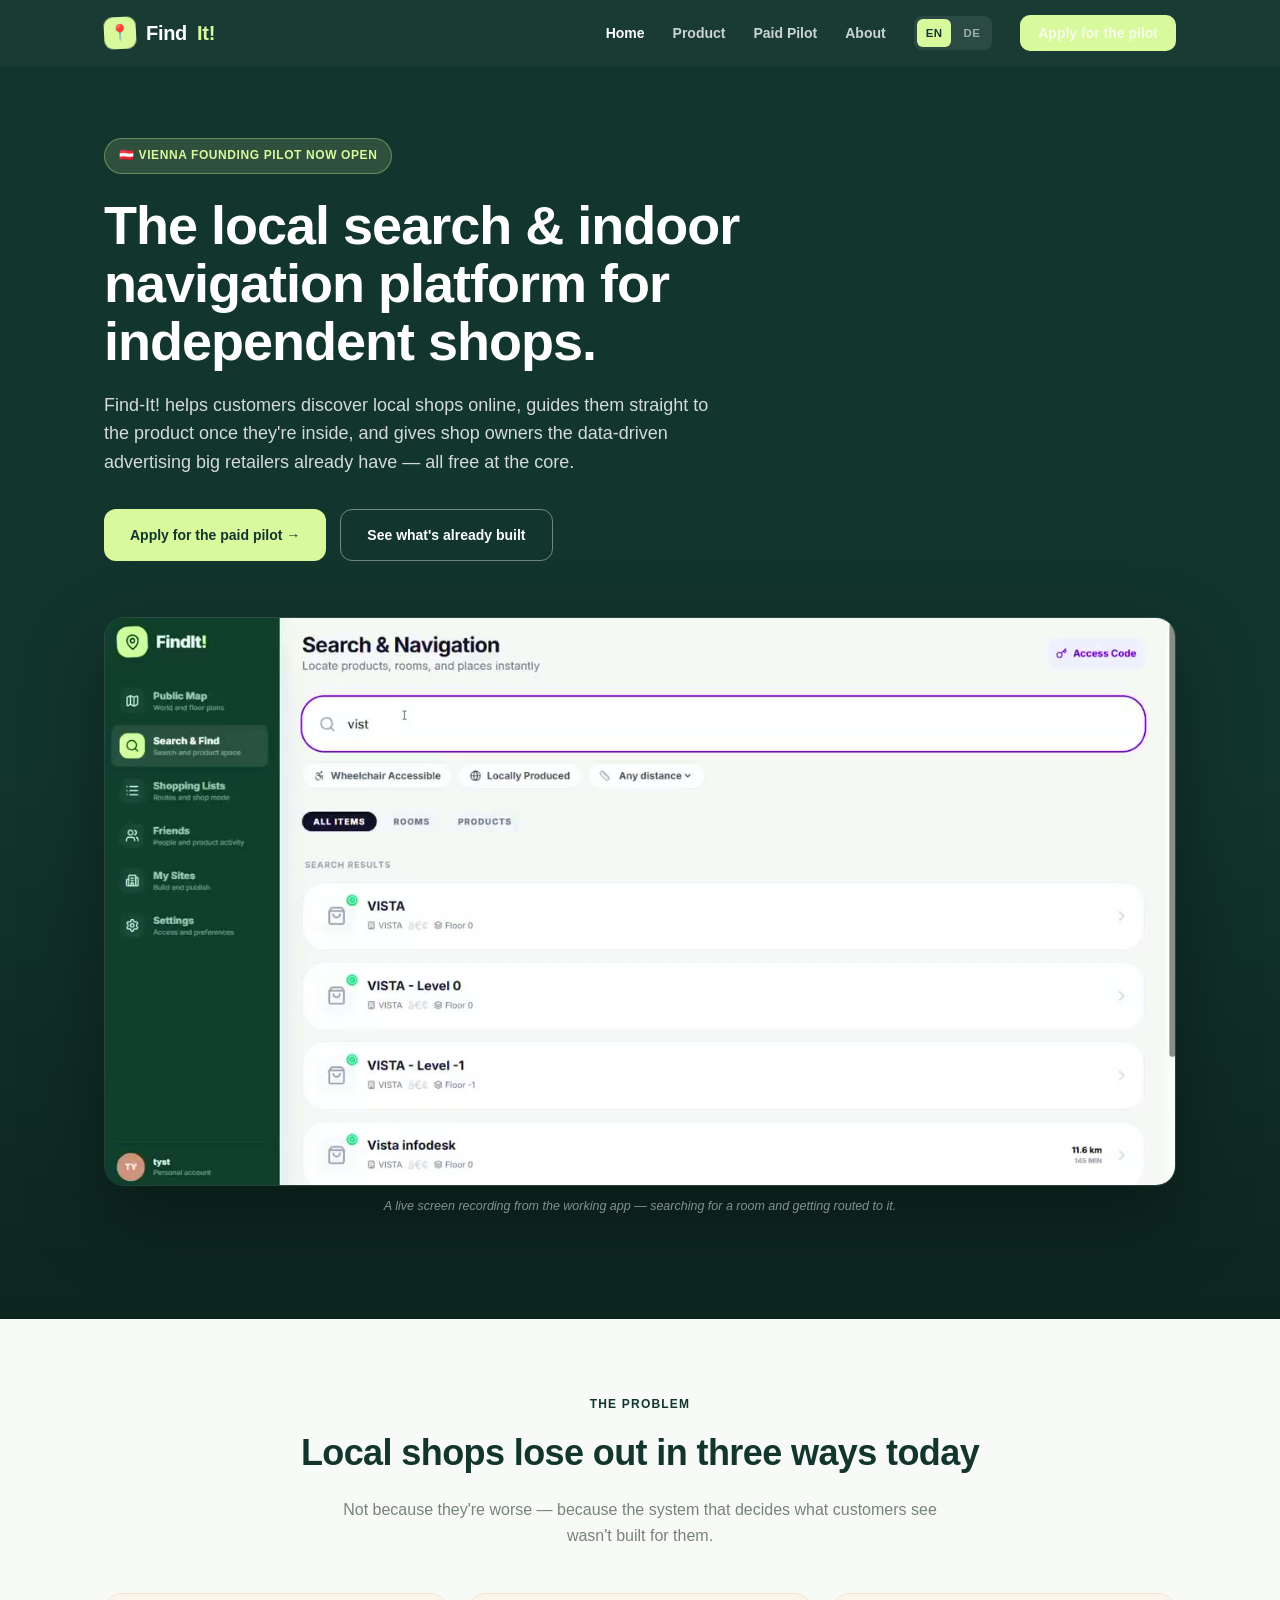
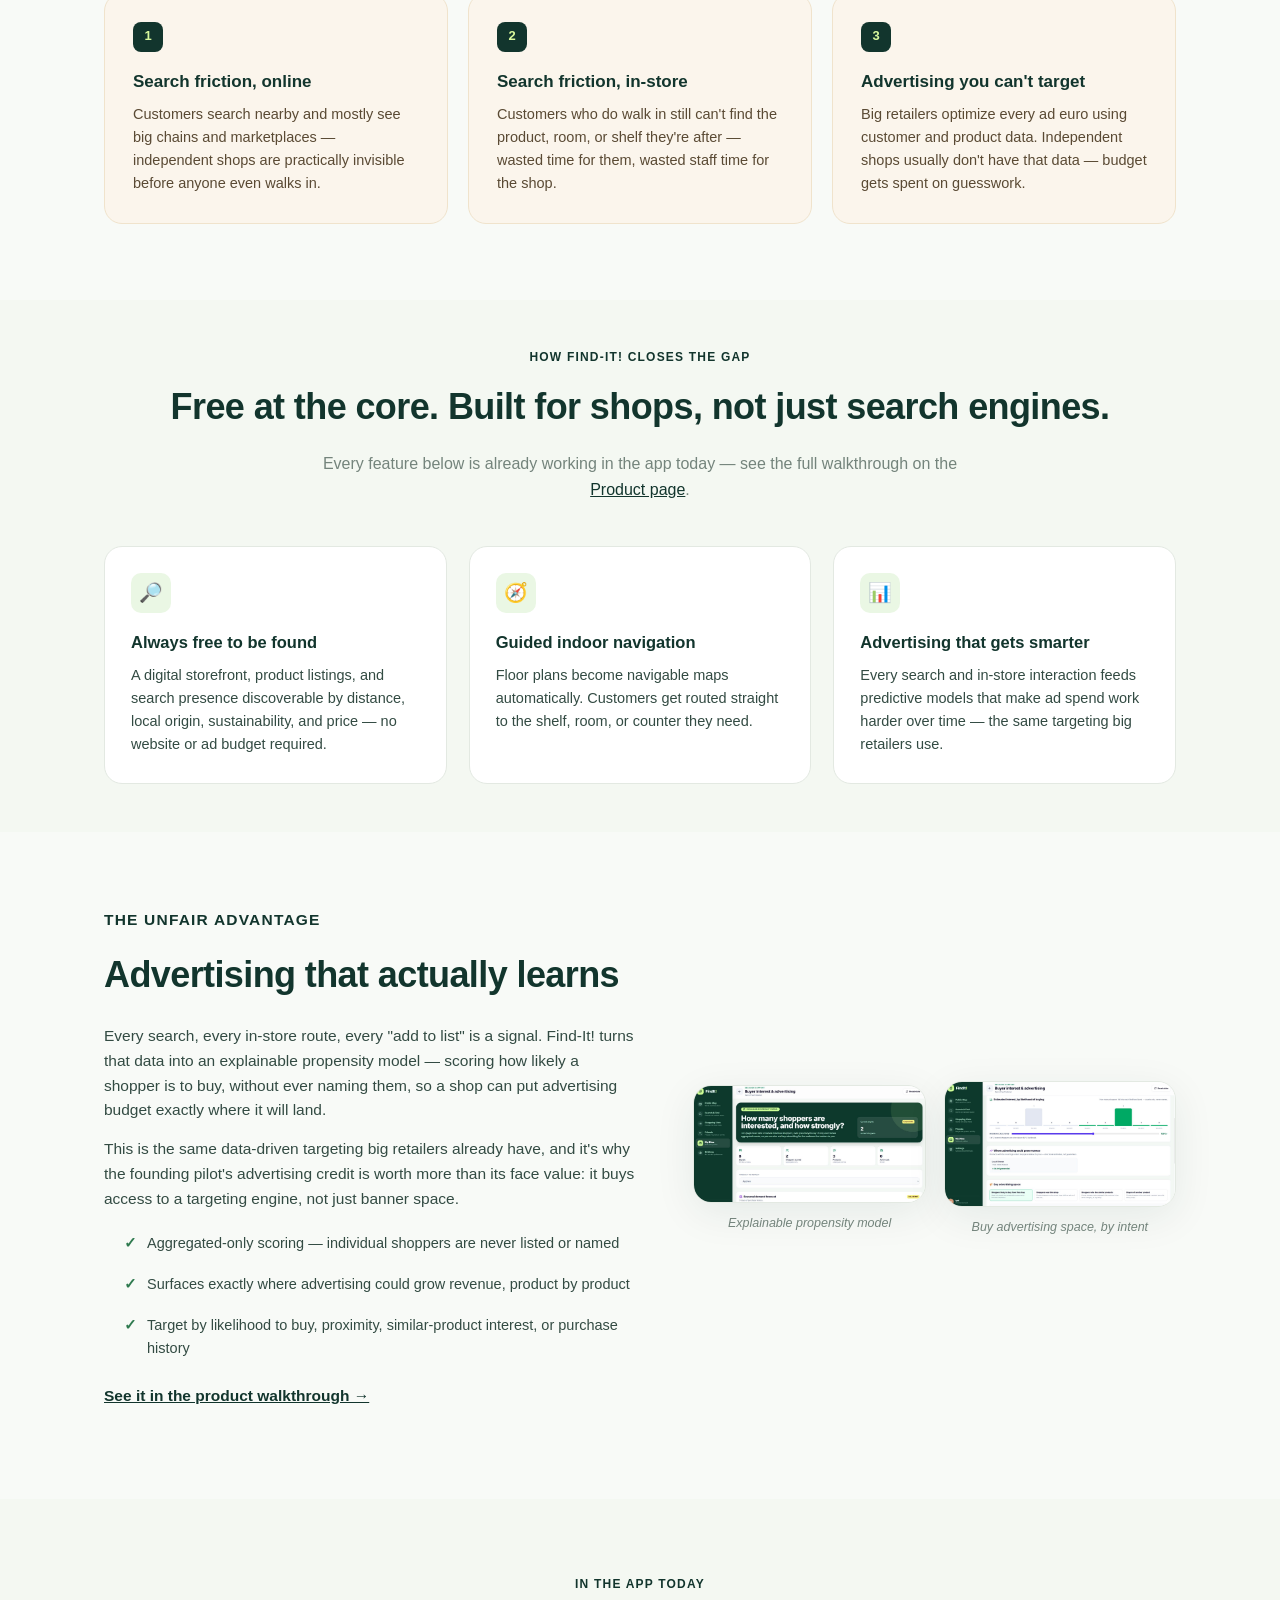
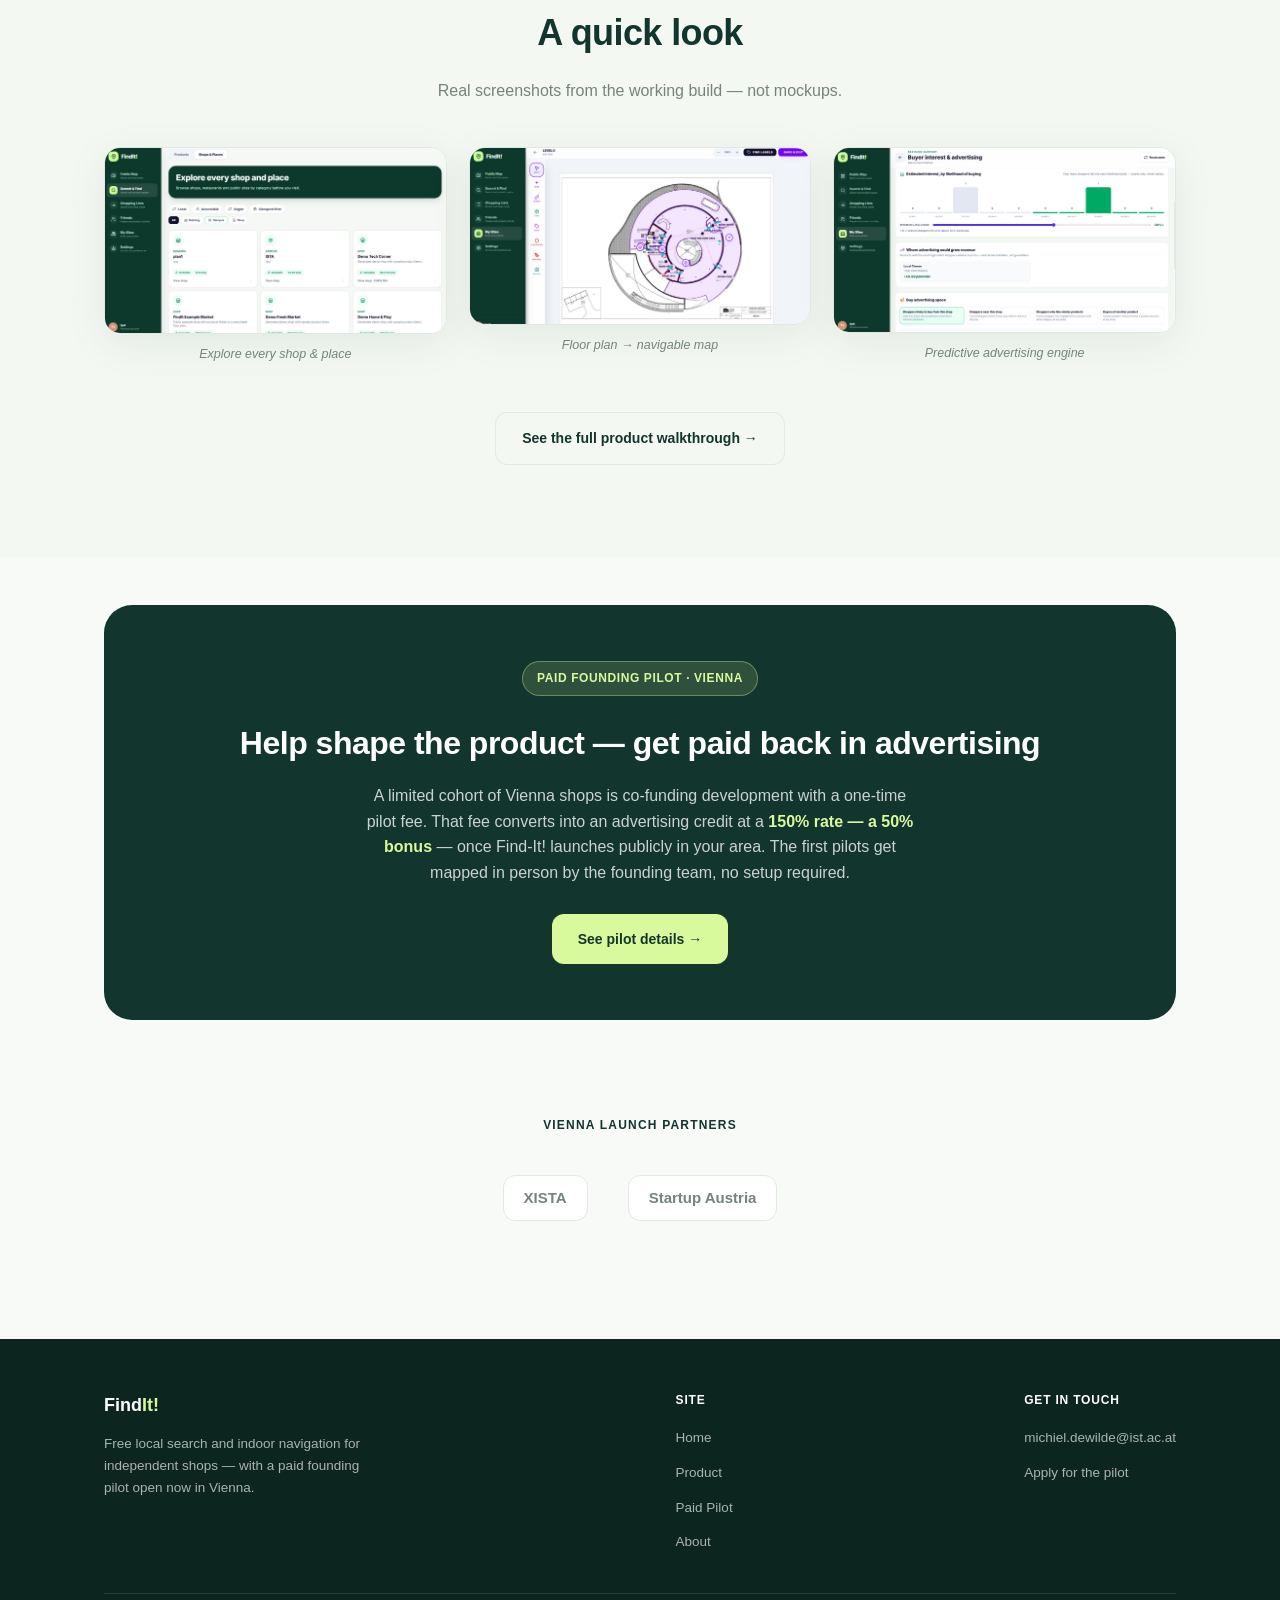
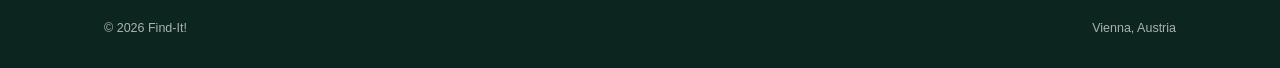
==== index.html @ e0d63e6b "website is ready" ====
<!doctype html>
<html lang="en">
<head>
<meta charset="utf-8">
<meta name="viewport" content="width=device-width, initial-scale=1">
<title>Find-It! — Local search & indoor navigation for independent shops</title>
<meta name="description" content="Find-It! is a free local search and indoor navigation platform for independent shops. Vienna founding pilot now open — paid pilots convert into a 150% advertising credit bonus.">
<link rel="icon" href="data:image/svg+xml,%3Csvg xmlns='http://www.w3.org/2000/svg' viewBox='0 0 100 100'%3E%3Crect width='100' height='100' rx='24' fill='%2312352d'/%3E%3Ctext x='50' y='68' font-size='60' text-anchor='middle'%3E%F0%9F%93%8D%3C/text%3E%3C/svg%3E">
<link rel="stylesheet" href="css/style.css">
</head>
<body>

<nav class="nav">
  <div class="nav-inner">
    <a href="index.html" class="brand">
      <span class="brand-mark">📍</span>
      Find<span class="accent">It!</span>
    </a>
    <button class="nav-toggle" aria-label="Menu">☰</button>
    <ul class="nav-links">
      <li><a href="index.html">Home</a></li>
      <li><a href="product.html">Product</a></li>
      <li><a href="pilot.html">Paid Pilot</a></li>
      <li><a href="about.html">About</a></li>
      <li class="lang-switch"><a href="index.html" class="active">EN</a><a href="index-de.html">DE</a></li>
      <li><a href="pilot.html#apply" class="nav-cta">Apply for the pilot</a></li>
    </ul>
  </div>
</nav>

<header class="hero">
  <div class="container">
    <span class="badge">🇦🇹 Vienna Founding Pilot Now Open</span>
    <h1>The local search &amp; indoor navigation platform for independent shops.</h1>
    <p class="lead">Find-It! helps customers discover local shops online, guides them straight to the product once they're inside, and gives shop owners the data-driven advertising big retailers already have — all free at the core.</p>
    <div class="btn-row">
      <a href="pilot.html#apply" class="btn btn-lime">Apply for the paid pilot →</a>
      <a href="product.html" class="btn btn-ghost">See what's already built</a>
    </div>
    <div class="hero-media">
      <video autoplay loop muted playsinline poster="img/poster-search-and-navigation.jpg">
        <source src="video/search-and-navigation.mp4" type="video/mp4">
      </video>
    </div>
    <p class="caption" style="color:rgba(255,255,255,0.5)">A live screen recording from the working app — searching for a room and getting routed to it.</p>
  </div>
</header>

<section>
  <div class="container">
    <p class="eyebrow center">The problem</p>
    <h2 class="section-title center">Local shops lose out in three ways today</h2>
    <p class="section-sub center">Not because they're worse — because the system that decides what customers see wasn't built for them.</p>
    <div class="problem-grid">
      <div class="problem-card">
        <div class="num-badge">1</div>
        <h3>Search friction, online</h3>
        <p>Customers search nearby and mostly see big chains and marketplaces — independent shops are practically invisible before anyone even walks in.</p>
      </div>
      <div class="problem-card">
        <div class="num-badge">2</div>
        <h3>Search friction, in-store</h3>
        <p>Customers who do walk in still can't find the product, room, or shelf they're after — wasted time for them, wasted staff time for the shop.</p>
      </div>
      <div class="problem-card">
        <div class="num-badge">3</div>
        <h3>Advertising you can't target</h3>
        <p>Big retailers optimize every ad euro using customer and product data. Independent shops usually don't have that data — budget gets spent on guesswork.</p>
      </div>
    </div>
  </div>
</section>

<section class="section-tight" style="background:var(--panel)">
  <div class="container">
    <p class="eyebrow center">How Find-It! closes the gap</p>
    <h2 class="section-title center">Free at the core. Built for shops, not just search engines.</h2>
    <p class="section-sub center">Every feature below is already working in the app today — see the full walkthrough on the <a href="product.html" style="color:var(--dark);text-decoration:underline">Product page</a>.</p>
    <div class="feature-grid">
      <div class="feature-card">
        <div class="icon-chip">🔎</div>
        <h3>Always free to be found</h3>
        <p>A digital storefront, product listings, and search presence discoverable by distance, local origin, sustainability, and price — no website or ad budget required.</p>
      </div>
      <div class="feature-card">
        <div class="icon-chip">🧭</div>
        <h3>Guided indoor navigation</h3>
        <p>Floor plans become navigable maps automatically. Customers get routed straight to the shelf, room, or counter they need.</p>
      </div>
      <div class="feature-card">
        <div class="icon-chip">📊</div>
        <h3>Advertising that gets smarter</h3>
        <p>Every search and in-store interaction feeds predictive models that make ad spend work harder over time — the same targeting big retailers use.</p>
      </div>
    </div>
  </div>
</section>

<section>
  <div class="container">
    <div class="row">
      <div class="row-text">
        <p class="eyebrow">The unfair advantage</p>
        <h2 class="section-title" style="margin-bottom:20px">Advertising that actually learns</h2>
        <p>Every search, every in-store route, every "add to list" is a signal. Find-It! turns that data into an explainable propensity model — scoring how likely a shopper is to buy, without ever naming them, so a shop can put advertising budget exactly where it will land.</p>
        <p>This is the same data-driven targeting big retailers already have, and it's why the founding pilot's advertising credit is worth more than its face value: it buys access to a targeting engine, not just banner space.</p>
        <ul class="checklist">
          <li>Aggregated-only scoring — individual shoppers are never listed or named</li>
          <li>Surfaces exactly where advertising could grow revenue, product by product</li>
          <li>Target by likelihood to buy, proximity, similar-product interest, or purchase history</li>
        </ul>
        <p style="margin-top:18px"><a href="product.html" style="color:var(--dark);font-weight:700;text-decoration:underline">See it in the product walkthrough →</a></p>
      </div>
      <div class="row-media">
        <div class="plan-pipeline">
          <div>
            <img src="img/shot-buyer-interest.jpg" alt="Find-It! explainable propensity model scoring shopper buying likelihood">
            <p class="caption">Explainable propensity model</p>
          </div>
          <div>
            <img src="img/shot-buyer-interest-2.jpg" alt="Find-It! advertising targeting options by intent, proximity, and purchase history">
            <p class="caption">Buy advertising space, by intent</p>
          </div>
        </div>
      </div>
    </div>
  </div>
</section>

<section style="background:var(--panel)">
  <div class="container">
    <p class="eyebrow center">In the app today</p>
    <h2 class="section-title center">A quick look</h2>
    <p class="section-sub center">Real screenshots from the working build — not mockups.</p>
    <div class="feature-grid">
      <div>
        <img src="img/shot-shops-grid.jpg" alt="Find-It! Shops & Places grid with building, campus, and shop cards" style="border-radius:16px;border:1px solid var(--border);box-shadow:var(--shadow)">
        <p class="caption">Explore every shop &amp; place</p>
      </div>
      <div>
        <img src="img/shot-floor-editor.jpg" alt="Find-It! floor-plan editor showing rooms, aisles, and doors mapped onto a real building plan" style="border-radius:16px;border:1px solid var(--border);box-shadow:var(--shadow)">
        <p class="caption">Floor plan → navigable map</p>
      </div>
      <div>
        <img src="img/shot-buyer-interest-2.jpg" alt="Find-It! Buyer Interest & Advertising dashboard showing a propensity model and ad targeting options" style="border-radius:16px;border:1px solid var(--border);box-shadow:var(--shadow)">
        <p class="caption">Predictive advertising engine</p>
      </div>
    </div>
    <p class="center" style="margin-top:36px">
      <a href="product.html" class="btn btn-outline">See the full product walkthrough →</a>
    </p>
  </div>
</section>

<section class="section-tight">
  <div class="container">
    <div class="cta-banner">
      <span class="badge" style="background:rgba(217,249,157,0.14)">Paid Founding Pilot · Vienna</span>
      <h2>Help shape the product — get paid back in advertising</h2>
      <p>A limited cohort of Vienna shops is co-funding development with a one-time pilot fee. That fee converts into an advertising credit at a <strong style="color:var(--lime)">150% rate — a 50% bonus</strong> — once Find-It! launches publicly in your area. The first pilots get mapped in person by the founding team, no setup required.</p>
      <div class="btn-row" style="justify-content:center">
        <a href="pilot.html#apply" class="btn btn-lime">See pilot details →</a>
      </div>
    </div>
  </div>
</section>

<section class="section-tight">
  <div class="container">
    <p class="eyebrow center">Vienna launch partners</p>
    <div class="partners-strip">
      <span class="partner-badge">XISTA</span>
      <span class="partner-badge">Startup Austria</span>
    </div>
  </div>
</section>

<footer>
  <div class="container">
    <div class="footer-grid">
      <div style="max-width:280px">
        <div class="footer-brand">Find<span style="color:var(--lime)">It!</span></div>
        <p style="font-size:13.5px">Free local search and indoor navigation for independent shops — with a paid founding pilot open now in Vienna.</p>
      </div>
      <div class="footer-col">
        <h4>Site</h4>
        <ul>
          <li><a href="index.html">Home</a></li>
          <li><a href="product.html">Product</a></li>
          <li><a href="pilot.html">Paid Pilot</a></li>
          <li><a href="about.html">About</a></li>
        </ul>
      </div>
      <div class="footer-col">
        <h4>Get in touch</h4>
        <ul>
          <li><a href="mailto:michiel.dewilde@ist.ac.at">michiel.dewilde@ist.ac.at</a></li>
          <li><a href="pilot.html#apply">Apply for the pilot</a></li>
        </ul>
      </div>
    </div>
    <div class="footer-bottom">
      <span>© 2026 Find-It!</span>
      <span>Vienna, Austria</span>
    </div>
  </div>
</footer>

<script src="js/main.js"></script>
</body>
</html>
---- css/style.css ----
:root {
  --dark: #12352d;
  --dark2: #0d251f;
  --lime: #d9f99d;
  --lime2: #c2f37a;
  --ink: #12352d;
  --body: #334b43;
  --muted: #74847c;
  --bg: #f8faf7;
  --card: #ffffff;
  --panel: #f4f8f2;
  --warn-panel: #fbf5ec;
  --warn-border: #f0e3cc;
  --border: #e3e9e2;
  --radius: 18px;
  --radius-sm: 12px;
  --shadow: 0 10px 40px rgba(18, 53, 45, 0.08);
  --maxw: 1120px;
  --font: -apple-system, BlinkMacSystemFont, "Segoe UI", Roboto, Helvetica, Arial, sans-serif;
}

* { box-sizing: border-box; }
html { scroll-behavior: smooth; }
body {
  margin: 0;
  font-family: var(--font);
  background: var(--bg);
  color: var(--body);
  line-height: 1.6;
  -webkit-font-smoothing: antialiased;
}
img, video { max-width: 100%; display: block; }
a { color: inherit; }
.container {
  max-width: var(--maxw);
  margin: 0 auto;
  padding: 0 24px;
}

/* ---------- Nav ---------- */
.nav {
  position: sticky;
  top: 0;
  z-index: 100;
  background: rgba(18, 53, 45, 0.97);
  backdrop-filter: blur(6px);
}
.nav-inner {
  display: flex;
  align-items: center;
  justify-content: space-between;
  padding: 16px 24px;
  max-width: var(--maxw);
  margin: 0 auto;
}
.brand {
  display: flex;
  align-items: center;
  gap: 10px;
  color: #fff;
  font-weight: 800;
  font-size: 20px;
  letter-spacing: -0.3px;
  text-decoration: none;
}
.brand-mark {
  width: 32px; height: 32px;
  background: var(--lime);
  color: var(--dark);
  border-radius: 9px;
  display: grid;
  place-items: center;
  font-size: 16px;
  transform: rotate(-3deg);
}
.brand .accent { color: var(--lime); }
.nav-links {
  display: flex;
  align-items: center;
  gap: 28px;
  list-style: none;
  margin: 0; padding: 0;
}
.nav-links a {
  color: rgba(255,255,255,0.78);
  text-decoration: none;
  font-size: 14px;
  font-weight: 600;
}
.nav-links a:hover, .nav-links a.active { color: #fff; }
.nav-cta {
  background: var(--lime);
  color: var(--dark);
  padding: 10px 18px;
  border-radius: 10px;
  font-weight: 800;
  font-size: 13px;
  text-decoration: none;
  white-space: nowrap;
}
.nav-toggle { display: none; }
.lang-switch {
  display: flex;
  align-items: center;
  gap: 3px;
  background: rgba(255,255,255,0.08);
  border-radius: 8px;
  padding: 3px;
}
.lang-switch a {
  padding: 5px 9px;
  border-radius: 6px;
  font-size: 11.5px;
  font-weight: 800;
  color: rgba(255,255,255,0.55);
  text-decoration: none;
  letter-spacing: 0.4px;
}
.lang-switch a.active {
  background: var(--lime);
  color: var(--dark);
}

@media (max-width: 820px) {
  .nav-links { display: none; }
  .nav-toggle {
    display: block;
    background: none; border: none; color: #fff;
    font-size: 22px; cursor: pointer;
  }
  .nav-inner { flex-wrap: wrap; }
  .nav-links.open {
    display: flex;
    flex-direction: column;
    width: 100%;
    gap: 14px;
    padding: 18px 0 6px;
    border-top: 1px solid rgba(255,255,255,0.12);
    margin-top: 14px;
  }
}

/* ---------- Buttons ---------- */
.btn {
  display: inline-flex;
  align-items: center;
  gap: 8px;
  padding: 14px 26px;
  border-radius: 12px;
  font-weight: 800;
  font-size: 14px;
  text-decoration: none;
  border: none;
  cursor: pointer;
  transition: transform .15s ease;
}
.btn:hover { transform: translateY(-1px); }
.btn-primary { background: var(--dark); color: var(--lime); }
.btn-lime { background: var(--lime); color: var(--dark); }
.btn-ghost { background: transparent; color: #fff; border: 1.5px solid rgba(255,255,255,0.4); }
.btn-outline { background: transparent; color: var(--dark); border: 1.5px solid var(--border); }
.btn-row { display: flex; gap: 14px; flex-wrap: wrap; }

/* ---------- Hero ---------- */
.hero {
  background: linear-gradient(180deg, var(--dark) 0%, var(--dark) 55%, var(--dark2) 100%);
  color: #fff;
  padding: 72px 0 90px;
}
.badge {
  display: inline-flex;
  align-items: center;
  gap: 8px;
  background: rgba(217, 249, 157, 0.14);
  color: var(--lime);
  border: 1px solid rgba(217, 249, 157, 0.35);
  padding: 7px 14px;
  border-radius: 999px;
  font-size: 12px;
  font-weight: 800;
  text-transform: uppercase;
  letter-spacing: 0.6px;
  margin-bottom: 22px;
}
.hero h1 {
  font-size: clamp(32px, 5vw, 54px);
  line-height: 1.08;
  letter-spacing: -1px;
  margin: 0 0 20px;
  max-width: 850px;
}
.hero p.lead {
  font-size: 18px;
  color: rgba(255,255,255,0.82);
  max-width: 620px;
  margin: 0 0 32px;
}
.hero-media {
  margin-top: 56px;
  border-radius: 20px;
  overflow: hidden;
  box-shadow: 0 30px 80px rgba(0,0,0,0.35);
  border: 1px solid rgba(255,255,255,0.1);
}

/* page hero (smaller, for inner pages) */
.pagehero {
  background: linear-gradient(180deg, var(--dark) 0%, var(--dark2) 100%);
  color: #fff;
  padding: 56px 0 64px;
}
.pagehero h1 { font-size: clamp(28px, 4vw, 42px); letter-spacing: -0.8px; margin: 0 0 14px; }
.pagehero p.lead { font-size: 17px; color: rgba(255,255,255,0.8); max-width: 640px; margin: 0; }

/* ---------- Sections ---------- */
section { padding: 76px 0; }
.section-tight { padding: 48px 0; }
.eyebrow {
  color: var(--dark);
  font-weight: 800;
  font-size: 12px;
  text-transform: uppercase;
  letter-spacing: 1.2px;
  margin-top: 0;
  margin-bottom: 10px;
}
h2.section-title {
  font-size: clamp(26px, 3.4vw, 36px);
  letter-spacing: -0.6px;
  color: var(--ink);
  margin-top: 0;
  margin-bottom: 16px;
}
p.section-sub {
  font-size: 16px;
  color: var(--muted);
  max-width: 640px;
  margin-top: 0;
  margin-bottom: 44px;
}
.center { text-align: center; margin-left: auto; margin-right: auto; }

/* ---------- Problem cards ---------- */
.problem-grid {
  display: grid;
  grid-template-columns: repeat(3, 1fr);
  gap: 20px;
}
@media (max-width: 860px) { .problem-grid { grid-template-columns: 1fr; } }
.problem-card {
  background: var(--warn-panel);
  border: 1px solid var(--warn-border);
  border-radius: var(--radius);
  padding: 28px;
}
.num-badge {
  width: 30px; height: 30px;
  background: var(--dark);
  color: var(--lime);
  border-radius: 8px;
  display: grid;
  place-items: center;
  font-weight: 800;
  font-size: 13px;
  margin-bottom: 16px;
}
.problem-card h3 { margin: 0 0 8px; color: var(--ink); font-size: 17px; }
.problem-card p { margin: 0; font-size: 14.5px; color: #5a4a34; }

/* ---------- Feature list (icon rows) ---------- */
.feature-grid {
  display: grid;
  grid-template-columns: repeat(3, 1fr);
  gap: 22px;
}
@media (max-width: 860px) { .feature-grid { grid-template-columns: 1fr; } }
.feature-card {
  background: var(--card);
  border: 1px solid var(--border);
  border-radius: var(--radius);
  padding: 26px;
}
.icon-chip {
  width: 40px; height: 40px;
  background: #eaf7e4;
  color: #2f7a4f;
  border-radius: 10px;
  display: grid;
  place-items: center;
  font-size: 19px;
  margin-bottom: 16px;
}
.feature-card h3 { margin: 0 0 8px; color: var(--ink); font-size: 16.5px; }
.feature-card p { margin: 0; font-size: 14.5px; color: var(--body); }

/* ---------- Alternating feature rows (product page) ---------- */
.row {
  display: grid;
  grid-template-columns: 1.05fr 0.95fr;
  gap: 56px;
  align-items: center;
}
.row.reverse { grid-template-columns: 0.95fr 1.05fr; }
.row.reverse .row-media { order: 2; }
.row.reverse .row-text { order: 1; }
@media (max-width: 860px) {
  .row, .row.reverse { grid-template-columns: 1fr; }
  .row.reverse .row-media, .row.reverse .row-text { order: initial; }
}
.row + .row { margin-top: 84px; }
.row-media img, .row-media video {
  border-radius: var(--radius);
  border: 1px solid var(--border);
  box-shadow: var(--shadow);
}
.status-pill {
  display: inline-block;
  background: #eaf7e4;
  color: #1f6b3d;
  font-size: 11.5px;
  font-weight: 800;
  text-transform: uppercase;
  letter-spacing: 0.5px;
  padding: 5px 11px;
  border-radius: 999px;
  margin-bottom: 14px;
}
.status-pill.progress { background: #fdf1de; color: #9a6a12; }
.row-text h3 { font-size: 23px; color: var(--ink); margin: 0 0 12px; letter-spacing: -0.4px; }
.row-text p { font-size: 15.5px; margin: 0 0 14px; }
.row-text ul { margin: 0; padding-left: 20px; }
.row-text li { font-size: 14.5px; margin-bottom: 6px; }

/* ---------- Stats ---------- */
.stat-grid {
  display: grid;
  grid-template-columns: repeat(4, 1fr);
  gap: 16px;
}
@media (max-width: 760px) { .stat-grid { grid-template-columns: repeat(2, 1fr); } }
.stat-tile {
  background: var(--dark);
  color: #fff;
  border-radius: var(--radius-sm);
  padding: 22px 18px;
  text-align: center;
}
.stat-tile .num { font-size: 28px; font-weight: 800; color: var(--lime); }
.stat-tile .lbl { font-size: 12px; color: rgba(255,255,255,0.75); margin-top: 4px; }

/* ---------- Panel / CTA banner ---------- */
.panel {
  background: var(--panel);
  border-radius: 24px;
  padding: 44px;
}
.cta-banner {
  background: var(--dark);
  color: #fff;
  border-radius: 28px;
  padding: 56px;
  text-align: center;
}
.cta-banner h2 { font-size: clamp(24px, 3vw, 32px); margin: 0 0 14px; letter-spacing: -0.5px; }
.cta-banner p { color: rgba(255,255,255,0.78); max-width: 560px; margin: 0 auto 28px; }

/* ---------- Offer / checklist ---------- */
.checklist { list-style: none; margin: 0; padding: 0; }
.checklist li {
  display: flex;
  gap: 10px;
  font-size: 14.5px;
  color: var(--body);
  padding: 6px 0;
}
.checklist li::before {
  content: "✓";
  color: #2f7a4f;
  font-weight: 800;
  flex-shrink: 0;
}
.bonus-pill {
  display: inline-block;
  background: var(--lime);
  color: var(--dark);
  font-weight: 800;
  padding: 3px 10px;
  border-radius: 8px;
  font-size: 13px;
}

/* ---------- Timeline (onboarding rollout) ---------- */
.timeline { display: grid; grid-template-columns: repeat(3, 1fr); gap: 20px; }
@media (max-width: 860px) { .timeline { grid-template-columns: 1fr; } }
.timeline-step {
  background: var(--card);
  border: 1px solid var(--border);
  border-radius: var(--radius);
  padding: 24px;
  position: relative;
}
.timeline-step .step-no {
  font-size: 12px; font-weight: 800; color: var(--muted);
  text-transform: uppercase; letter-spacing: 0.8px; margin-bottom: 8px;
}
.timeline-step h4 { margin: 0 0 8px; font-size: 15.5px; color: var(--ink); }
.timeline-step p { margin: 0; font-size: 13.5px; }

/* ---------- Partners strip ---------- */
.partners-strip {
  display: flex;
  align-items: center;
  justify-content: center;
  gap: 40px;
  flex-wrap: wrap;
  padding: 30px 0;
}
.partner-badge {
  font-weight: 800;
  font-size: 15px;
  color: var(--muted);
  border: 1px solid var(--border);
  padding: 10px 20px;
  border-radius: 12px;
  background: var(--card);
}

/* ---------- FAQ ---------- */
.faq { max-width: 760px; margin: 0 auto; }
details.faq-item {
  background: var(--card);
  border: 1px solid var(--border);
  border-radius: 14px;
  padding: 6px 20px;
  margin-bottom: 12px;
}
details.faq-item summary {
  cursor: pointer;
  font-weight: 700;
  color: var(--ink);
  padding: 16px 0;
  list-style: none;
  display: flex;
  justify-content: space-between;
  align-items: center;
  font-size: 15px;
}
details.faq-item summary::-webkit-details-marker { display: none; }
details.faq-item summary::after {
  content: "+";
  font-size: 20px;
  color: var(--muted);
  margin-left: 12px;
}
details.faq-item[open] summary::after { content: "–"; }
details.faq-item p { margin: 0 0 18px; font-size: 14.5px; color: var(--body); }

/* ---------- Pull quote (about) ---------- */
.pullquote {
  font-size: clamp(20px, 2.6vw, 27px);
  font-weight: 700;
  color: var(--ink);
  line-height: 1.42;
  letter-spacing: -0.3px;
  border-left: 4px solid var(--lime2);
  padding-left: 26px;
  margin: 36px auto;
  max-width: 720px;
}

/* ---------- Values grid (about) ---------- */
.values-grid {
  display: grid;
  grid-template-columns: repeat(5, 1fr);
  gap: 14px;
}
@media (max-width: 860px) { .values-grid { grid-template-columns: repeat(2, 1fr); } }
.value-chip {
  background: var(--panel);
  border-radius: var(--radius-sm);
  padding: 18px;
  text-align: center;
  font-weight: 700;
  font-size: 13.5px;
  color: var(--ink);
}

/* ---------- Footer ---------- */
footer {
  background: var(--dark2);
  color: rgba(255,255,255,0.65);
  padding: 52px 0 30px;
  margin-top: 40px;
}
.footer-grid {
  display: flex;
  justify-content: space-between;
  gap: 40px;
  flex-wrap: wrap;
  padding-bottom: 30px;
  border-bottom: 1px solid rgba(255,255,255,0.1);
}
.footer-brand { color: #fff; font-weight: 800; font-size: 18px; margin-bottom: 10px; }
.footer-col h4 {
  color: #fff; font-size: 12px; text-transform: uppercase;
  letter-spacing: 0.8px; margin: 0 0 14px;
}
.footer-col ul { list-style: none; margin: 0; padding: 0; }
.footer-col li { margin-bottom: 9px; }
.footer-col a { text-decoration: none; color: rgba(255,255,255,0.65); font-size: 13.5px; }
.footer-col a:hover { color: #fff; }
.footer-bottom {
  display: flex; justify-content: space-between; align-items: center;
  flex-wrap: wrap; gap: 10px;
  padding-top: 24px;
  font-size: 12.5px;
}

/* ---------- Misc ---------- */
.tag-row { display: flex; gap: 8px; flex-wrap: wrap; margin: 18px 0 0; }
.tag {
  font-size: 12px;
  font-weight: 700;
  color: var(--body);
  background: var(--panel);
  border-radius: 999px;
  padding: 5px 12px;
}
.caption {
  font-size: 12.5px;
  color: var(--muted);
  text-align: center;
  margin-top: 10px;
  font-style: italic;
}
.divider { height: 1px; background: var(--border); margin: 0; }
.plan-pipeline { display: flex; align-items: center; gap: 18px; }
.plan-pipeline > div { flex: 1; }
.plan-pipeline .arrow { font-size: 26px; color: var(--muted); flex: 0; }
@media (max-width: 640px) { .plan-pipeline { flex-direction: column; } .plan-pipeline .arrow { transform: rotate(90deg); } }
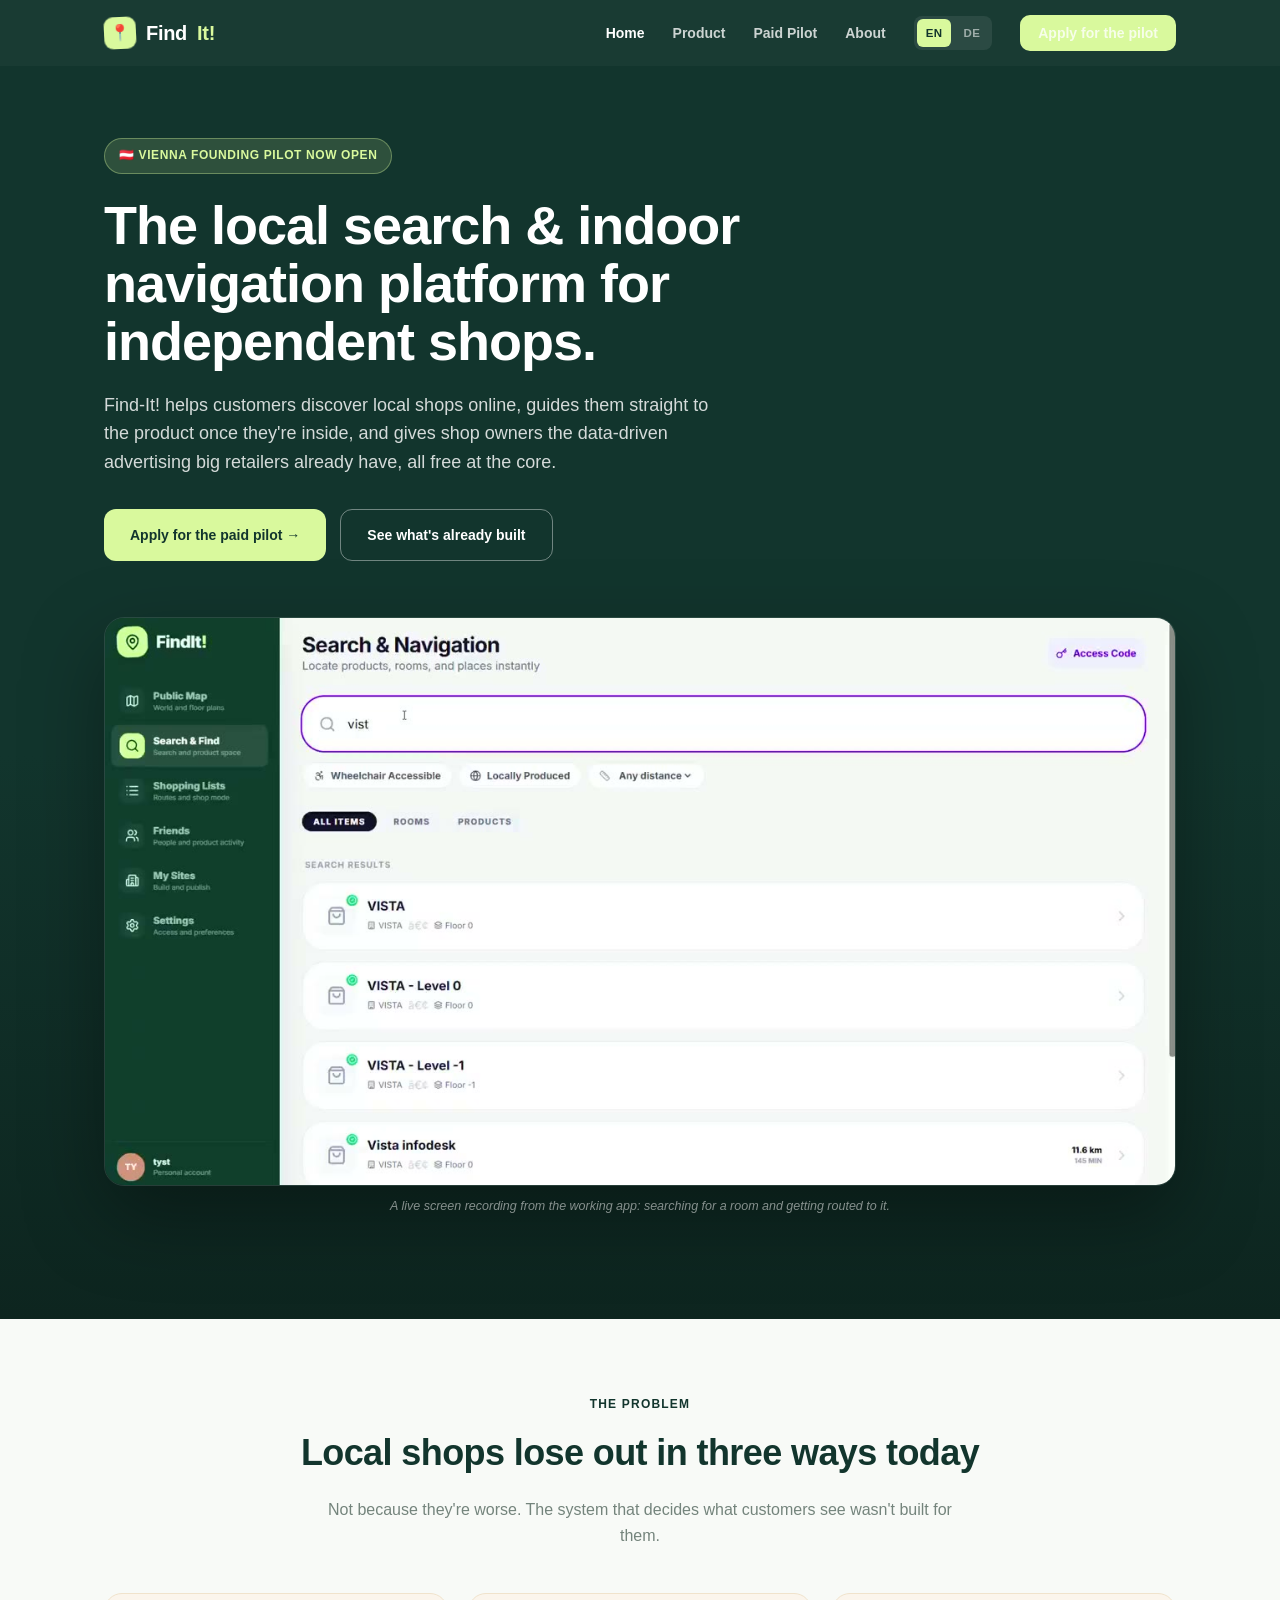
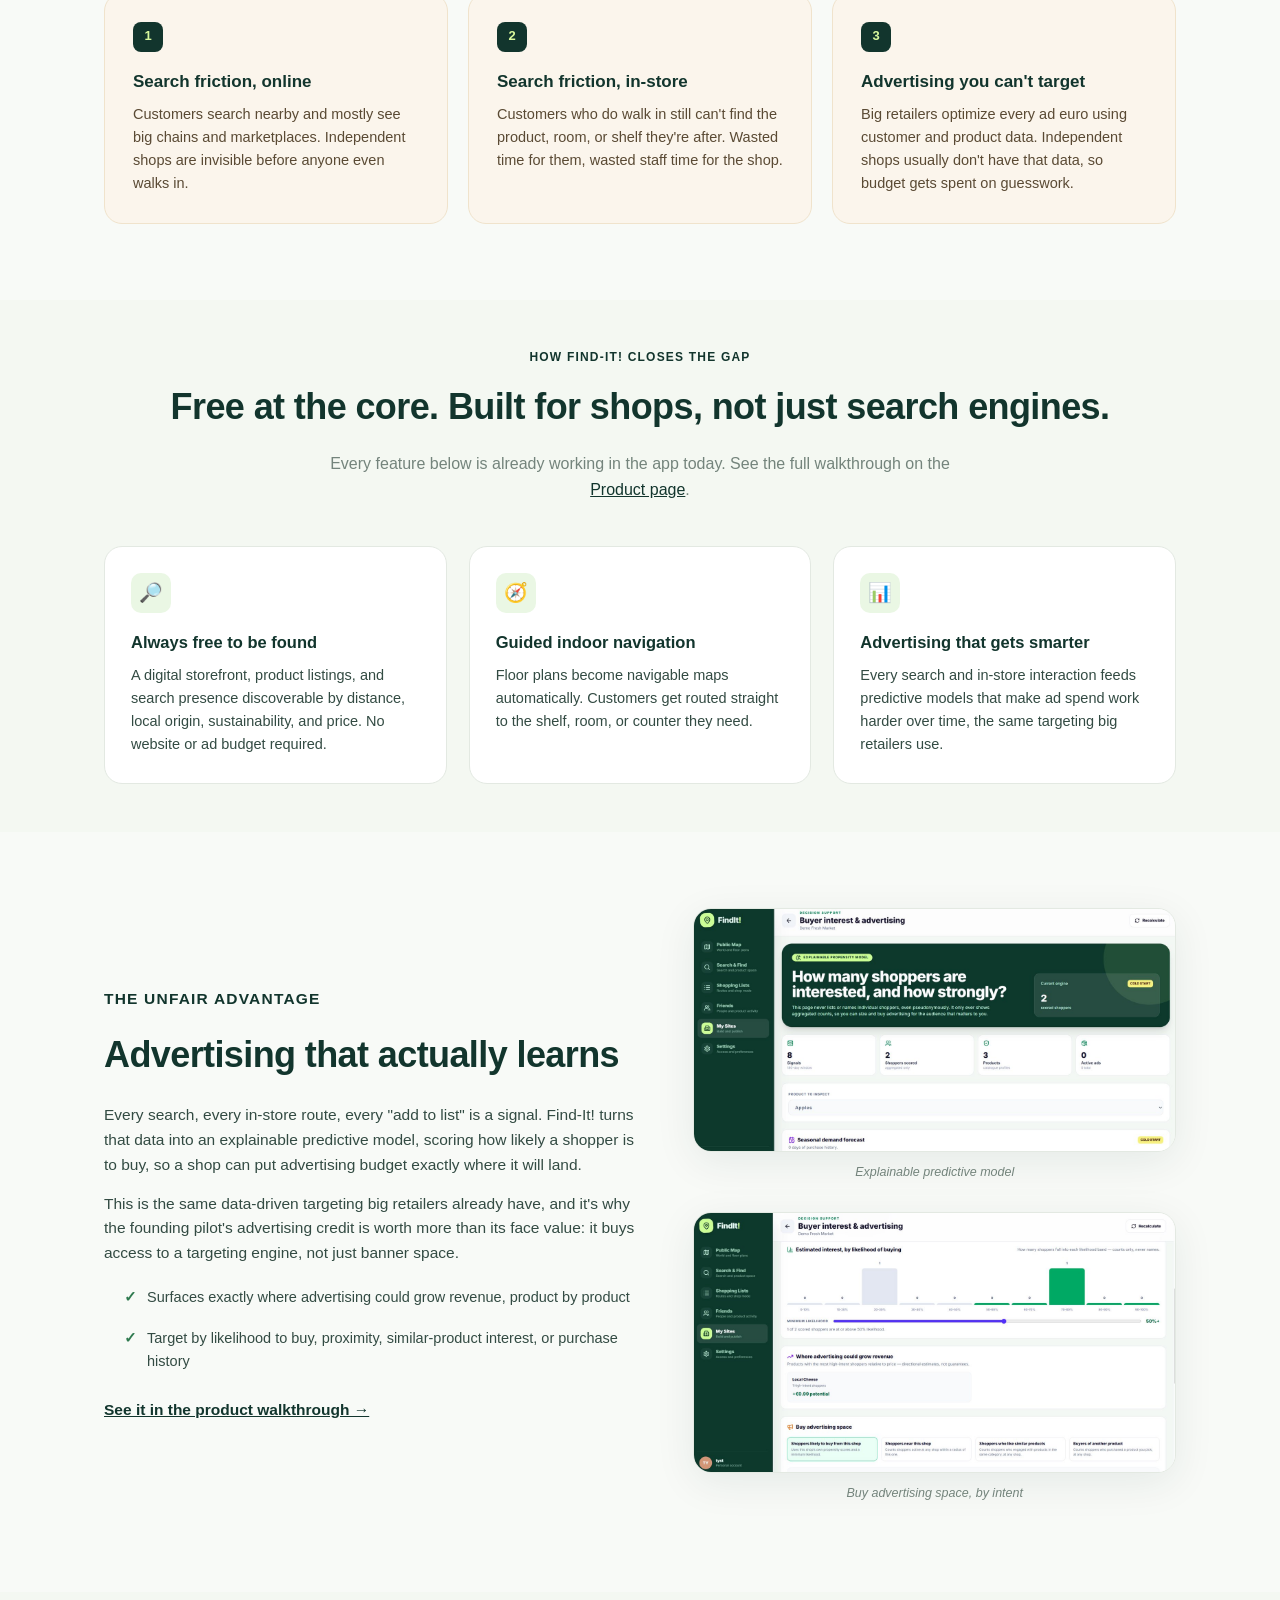
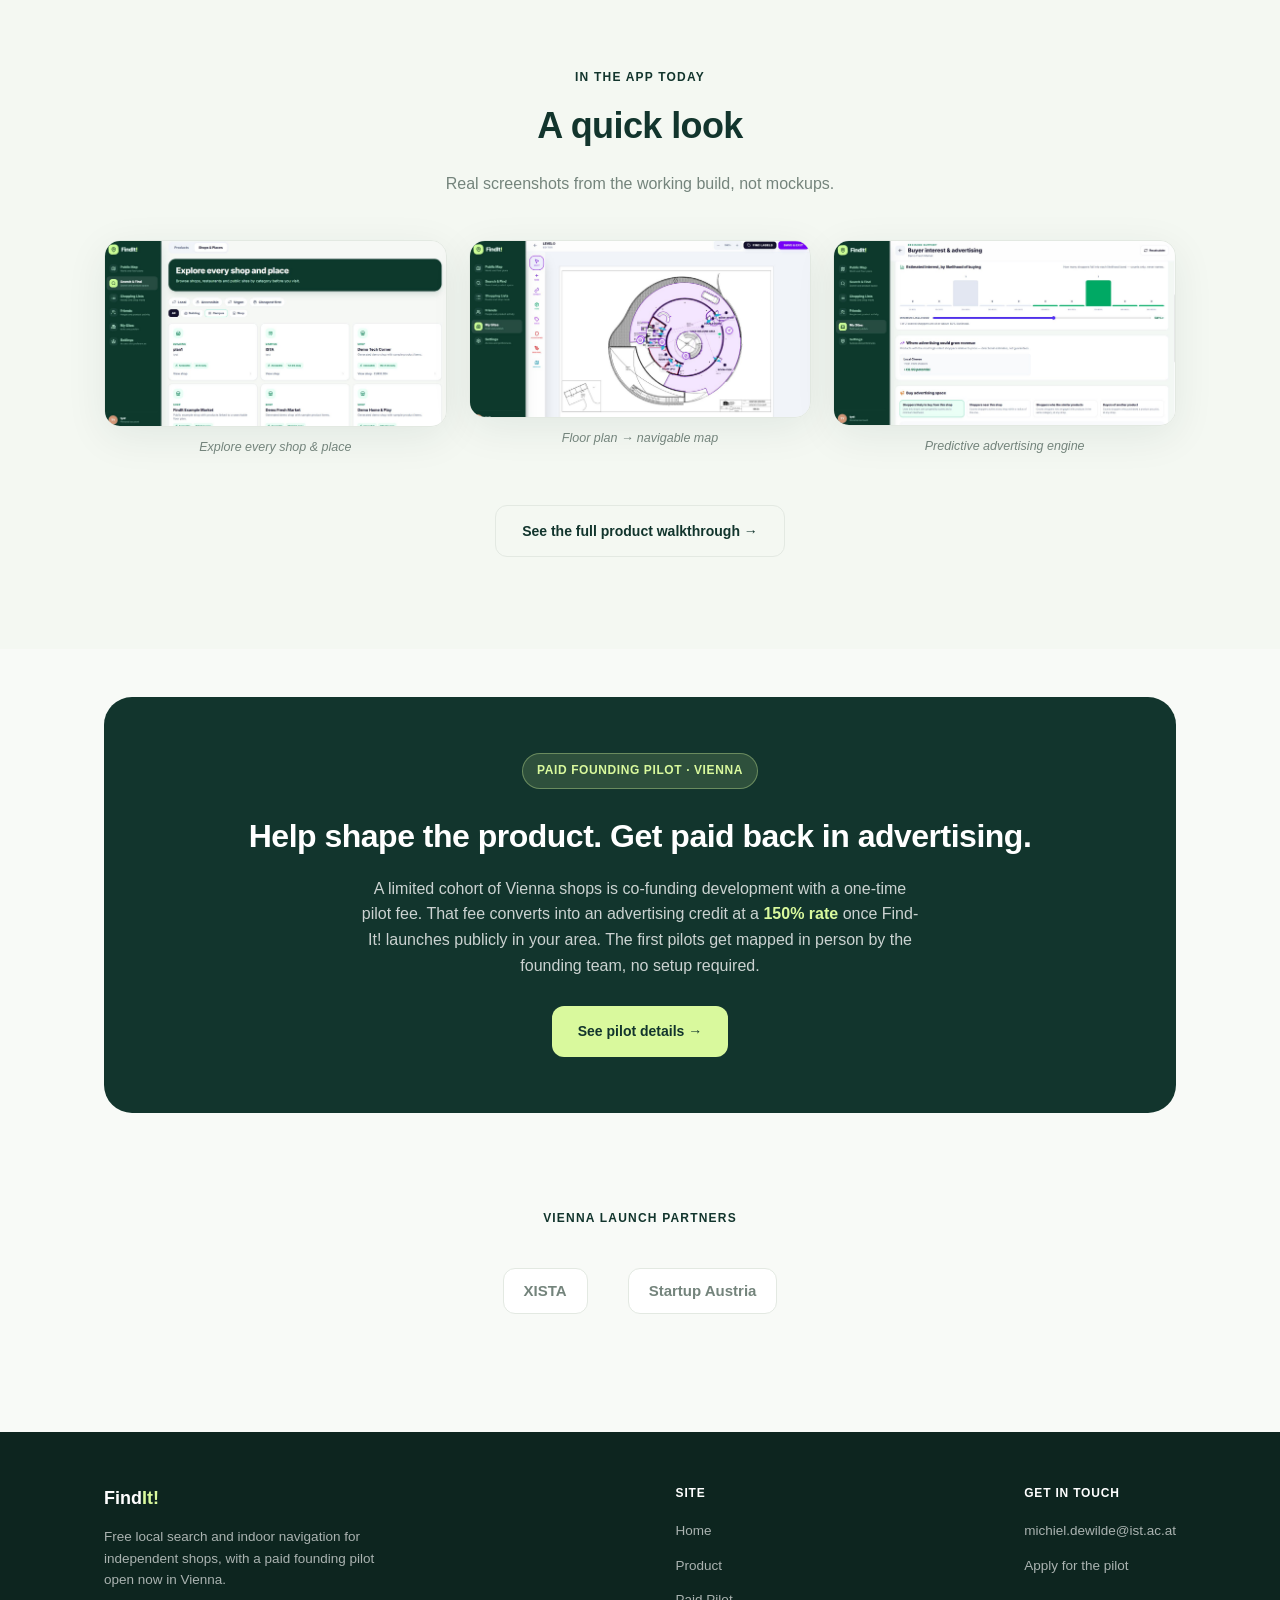
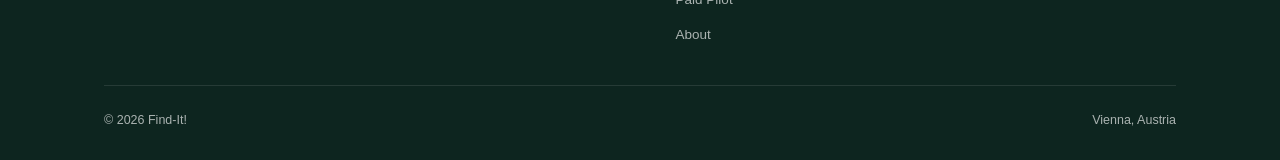
==== commit 6bc1a00b: "Name change" ====
--- a/index.html
+++ b/index.html
@@ -3,8 +3,8 @@
 <head>
 <meta charset="utf-8">
 <meta name="viewport" content="width=device-width, initial-scale=1">
-<title>Find-It! — Local search & indoor navigation for independent shops</title>
-<meta name="description" content="Find-It! is a free local search and indoor navigation platform for independent shops. Vienna founding pilot now open — paid pilots convert into a 150% advertising credit bonus.">
+<title>Find-It! | Local search & indoor navigation for independent shops</title>
+<meta name="description" content="Find-It! is a free local search and indoor navigation platform for independent shops. Vienna founding pilot now open, paid pilots convert into a 150% advertising credit bonus.">
 <link rel="icon" href="data:image/svg+xml,%3Csvg xmlns='http://www.w3.org/2000/svg' viewBox='0 0 100 100'%3E%3Crect width='100' height='100' rx='24' fill='%2312352d'/%3E%3Ctext x='50' y='68' font-size='60' text-anchor='middle'%3E%F0%9F%93%8D%3C/text%3E%3C/svg%3E">
 <link rel="stylesheet" href="css/style.css">
 </head>
@@ -32,7 +32,7 @@
   <div class="container">
     <span class="badge">🇦🇹 Vienna Founding Pilot Now Open</span>
     <h1>The local search &amp; indoor navigation platform for independent shops.</h1>
-    <p class="lead">Find-It! helps customers discover local shops online, guides them straight to the product once they're inside, and gives shop owners the data-driven advertising big retailers already have — all free at the core.</p>
+    <p class="lead">Find-It! helps customers discover local shops online, guides them straight to the product once they're inside, and gives shop owners the data-driven advertising big retailers already have, all free at the core.</p>
     <div class="btn-row">
       <a href="pilot.html#apply" class="btn btn-lime">Apply for the paid pilot →</a>
       <a href="product.html" class="btn btn-ghost">See what's already built</a>
@@ -42,7 +42,7 @@
         <source src="video/search-and-navigation.mp4" type="video/mp4">
       </video>
     </div>
-    <p class="caption" style="color:rgba(255,255,255,0.5)">A live screen recording from the working app — searching for a room and getting routed to it.</p>
+    <p class="caption" style="color:rgba(255,255,255,0.5)">A live screen recording from the working app: searching for a room and getting routed to it.</p>
   </div>
 </header>
 
@@ -50,22 +50,22 @@
   <div class="container">
     <p class="eyebrow center">The problem</p>
     <h2 class="section-title center">Local shops lose out in three ways today</h2>
-    <p class="section-sub center">Not because they're worse — because the system that decides what customers see wasn't built for them.</p>
+    <p class="section-sub center">Not because they're worse. The system that decides what customers see wasn't built for them.</p>
     <div class="problem-grid">
       <div class="problem-card">
         <div class="num-badge">1</div>
         <h3>Search friction, online</h3>
-        <p>Customers search nearby and mostly see big chains and marketplaces — independent shops are practically invisible before anyone even walks in.</p>
+        <p>Customers search nearby and mostly see big chains and marketplaces. Independent shops are invisible before anyone even walks in.</p>
       </div>
       <div class="problem-card">
         <div class="num-badge">2</div>
         <h3>Search friction, in-store</h3>
-        <p>Customers who do walk in still can't find the product, room, or shelf they're after — wasted time for them, wasted staff time for the shop.</p>
+        <p>Customers who do walk in still can't find the product, room, or shelf they're after. Wasted time for them, wasted staff time for the shop.</p>
       </div>
       <div class="problem-card">
         <div class="num-badge">3</div>
         <h3>Advertising you can't target</h3>
-        <p>Big retailers optimize every ad euro using customer and product data. Independent shops usually don't have that data — budget gets spent on guesswork.</p>
+        <p>Big retailers optimize every ad euro using customer and product data. Independent shops usually don't have that data, so budget gets spent on guesswork.</p>
       </div>
     </div>
   </div>
@@ -75,12 +75,12 @@
   <div class="container">
     <p class="eyebrow center">How Find-It! closes the gap</p>
     <h2 class="section-title center">Free at the core. Built for shops, not just search engines.</h2>
-    <p class="section-sub center">Every feature below is already working in the app today — see the full walkthrough on the <a href="product.html" style="color:var(--dark);text-decoration:underline">Product page</a>.</p>
+    <p class="section-sub center">Every feature below is already working in the app today. See the full walkthrough on the <a href="product.html" style="color:var(--dark);text-decoration:underline">Product page</a>.</p>
     <div class="feature-grid">
       <div class="feature-card">
         <div class="icon-chip">🔎</div>
         <h3>Always free to be found</h3>
-        <p>A digital storefront, product listings, and search presence discoverable by distance, local origin, sustainability, and price — no website or ad budget required.</p>
+        <p>A digital storefront, product listings, and search presence discoverable by distance, local origin, sustainability, and price. No website or ad budget required.</p>
       </div>
       <div class="feature-card">
         <div class="icon-chip">🧭</div>
@@ -90,7 +90,7 @@
       <div class="feature-card">
         <div class="icon-chip">📊</div>
         <h3>Advertising that gets smarter</h3>
-        <p>Every search and in-store interaction feeds predictive models that make ad spend work harder over time — the same targeting big retailers use.</p>
+        <p>Every search and in-store interaction feeds predictive models that make ad spend work harder over time, the same targeting big retailers use.</p>
       </div>
     </div>
   </div>
@@ -102,10 +102,9 @@
       <div class="row-text">
         <p class="eyebrow">The unfair advantage</p>
         <h2 class="section-title" style="margin-bottom:20px">Advertising that actually learns</h2>
-        <p>Every search, every in-store route, every "add to list" is a signal. Find-It! turns that data into an explainable propensity model — scoring how likely a shopper is to buy, without ever naming them, so a shop can put advertising budget exactly where it will land.</p>
+        <p>Every search, every in-store route, every "add to list" is a signal. Find-It! turns that data into an explainable predictive model, scoring how likely a shopper is to buy, so a shop can put advertising budget exactly where it will land.</p>
         <p>This is the same data-driven targeting big retailers already have, and it's why the founding pilot's advertising credit is worth more than its face value: it buys access to a targeting engine, not just banner space.</p>
         <ul class="checklist">
-          <li>Aggregated-only scoring — individual shoppers are never listed or named</li>
           <li>Surfaces exactly where advertising could grow revenue, product by product</li>
           <li>Target by likelihood to buy, proximity, similar-product interest, or purchase history</li>
         </ul>
@@ -114,8 +113,8 @@
       <div class="row-media">
         <div class="plan-pipeline">
           <div>
-            <img src="img/shot-buyer-interest.jpg" alt="Find-It! explainable propensity model scoring shopper buying likelihood">
-            <p class="caption">Explainable propensity model</p>
+            <img src="img/shot-buyer-interest.jpg" alt="Find-It! explainable predictive model scoring shopper buying likelihood">
+            <p class="caption">Explainable predictive model</p>
           </div>
           <div>
             <img src="img/shot-buyer-interest-2.jpg" alt="Find-It! advertising targeting options by intent, proximity, and purchase history">
@@ -131,7 +130,7 @@
   <div class="container">
     <p class="eyebrow center">In the app today</p>
     <h2 class="section-title center">A quick look</h2>
-    <p class="section-sub center">Real screenshots from the working build — not mockups.</p>
+    <p class="section-sub center">Real screenshots from the working build, not mockups.</p>
     <div class="feature-grid">
       <div>
         <img src="img/shot-shops-grid.jpg" alt="Find-It! Shops & Places grid with building, campus, and shop cards" style="border-radius:16px;border:1px solid var(--border);box-shadow:var(--shadow)">
@@ -142,7 +141,7 @@
         <p class="caption">Floor plan → navigable map</p>
       </div>
       <div>
-        <img src="img/shot-buyer-interest-2.jpg" alt="Find-It! Buyer Interest & Advertising dashboard showing a propensity model and ad targeting options" style="border-radius:16px;border:1px solid var(--border);box-shadow:var(--shadow)">
+        <img src="img/shot-buyer-interest-2.jpg" alt="Find-It! Buyer Interest & Advertising dashboard showing a predictive model and ad targeting options" style="border-radius:16px;border:1px solid var(--border);box-shadow:var(--shadow)">
         <p class="caption">Predictive advertising engine</p>
       </div>
     </div>
@@ -156,8 +155,8 @@
   <div class="container">
     <div class="cta-banner">
       <span class="badge" style="background:rgba(217,249,157,0.14)">Paid Founding Pilot · Vienna</span>
-      <h2>Help shape the product — get paid back in advertising</h2>
-      <p>A limited cohort of Vienna shops is co-funding development with a one-time pilot fee. That fee converts into an advertising credit at a <strong style="color:var(--lime)">150% rate — a 50% bonus</strong> — once Find-It! launches publicly in your area. The first pilots get mapped in person by the founding team, no setup required.</p>
+      <h2>Help shape the product. Get paid back in advertising.</h2>
+      <p>A limited cohort of Vienna shops is co-funding development with a one-time pilot fee. That fee converts into an advertising credit at a <strong style="color:var(--lime)">150% rate</strong> once Find-It! launches publicly in your area. The first pilots get mapped in person by the founding team, no setup required.</p>
       <div class="btn-row" style="justify-content:center">
         <a href="pilot.html#apply" class="btn btn-lime">See pilot details →</a>
       </div>
@@ -180,7 +179,7 @@
     <div class="footer-grid">
       <div style="max-width:280px">
         <div class="footer-brand">Find<span style="color:var(--lime)">It!</span></div>
-        <p style="font-size:13.5px">Free local search and indoor navigation for independent shops — with a paid founding pilot open now in Vienna.</p>
+        <p style="font-size:13.5px">Free local search and indoor navigation for independent shops, with a paid founding pilot open now in Vienna.</p>
       </div>
       <div class="footer-col">
         <h4>Site</h4>
--- a/css/style.css
+++ b/css/style.css
@@ -534,7 +534,5 @@
   font-style: italic;
 }
 .divider { height: 1px; background: var(--border); margin: 0; }
-.plan-pipeline { display: flex; align-items: center; gap: 18px; }
+.plan-pipeline { display: flex; flex-direction: column; gap: 18px; }
 .plan-pipeline > div { flex: 1; }
-.plan-pipeline .arrow { font-size: 26px; color: var(--muted); flex: 0; }
-@media (max-width: 640px) { .plan-pipeline { flex-direction: column; } .plan-pipeline .arrow { transform: rotate(90deg); } }
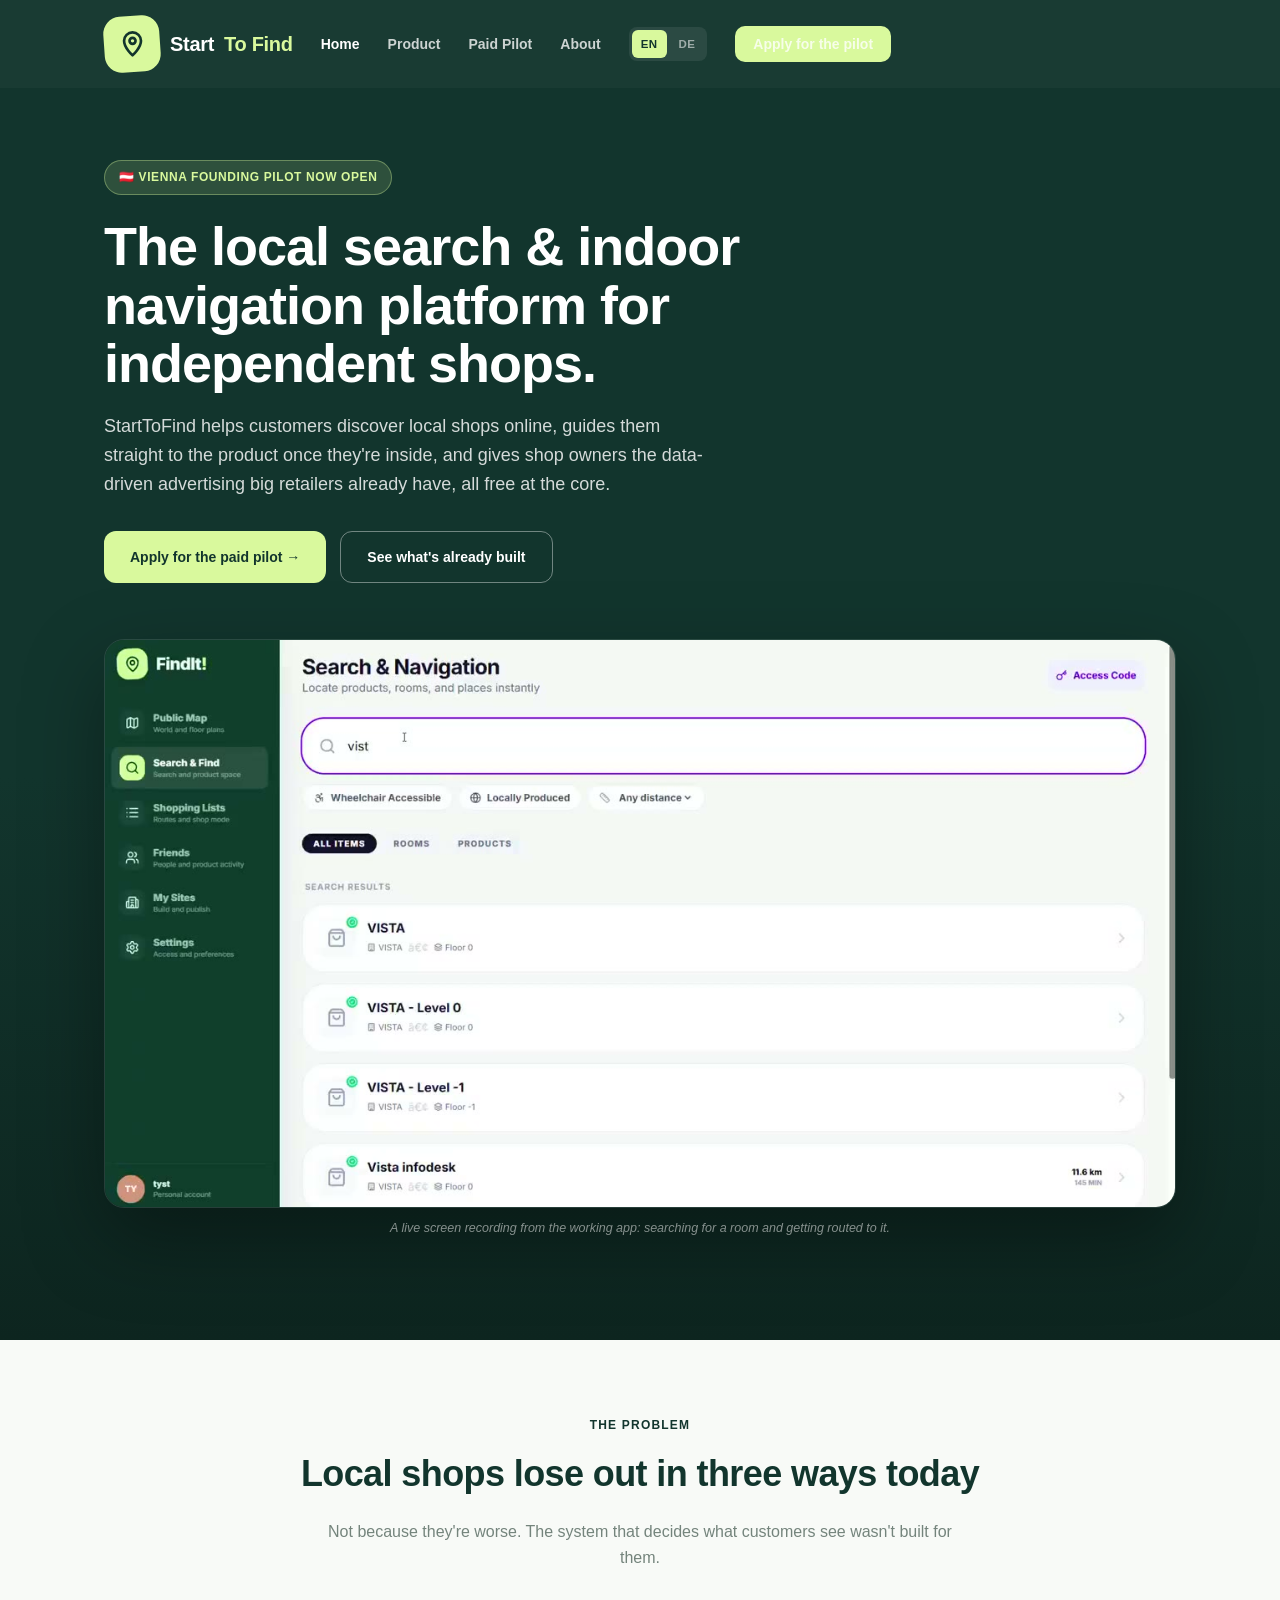
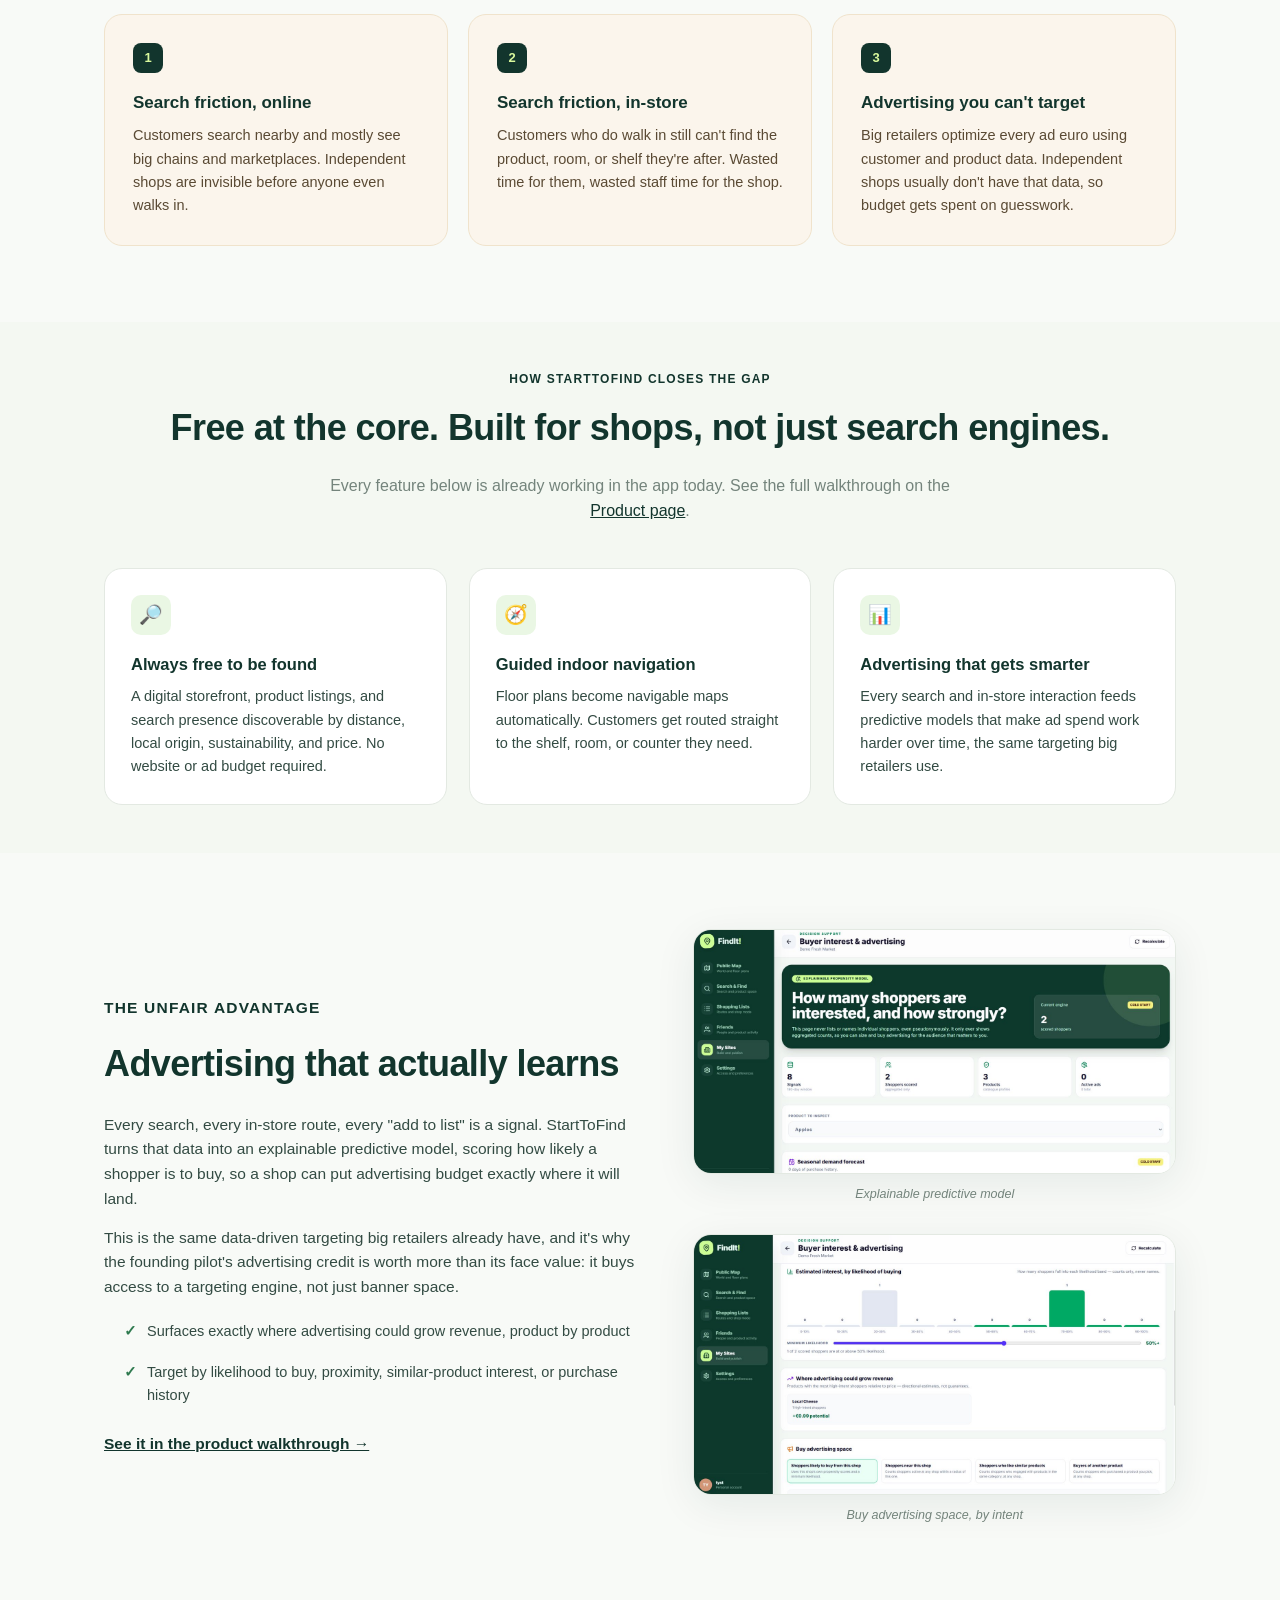
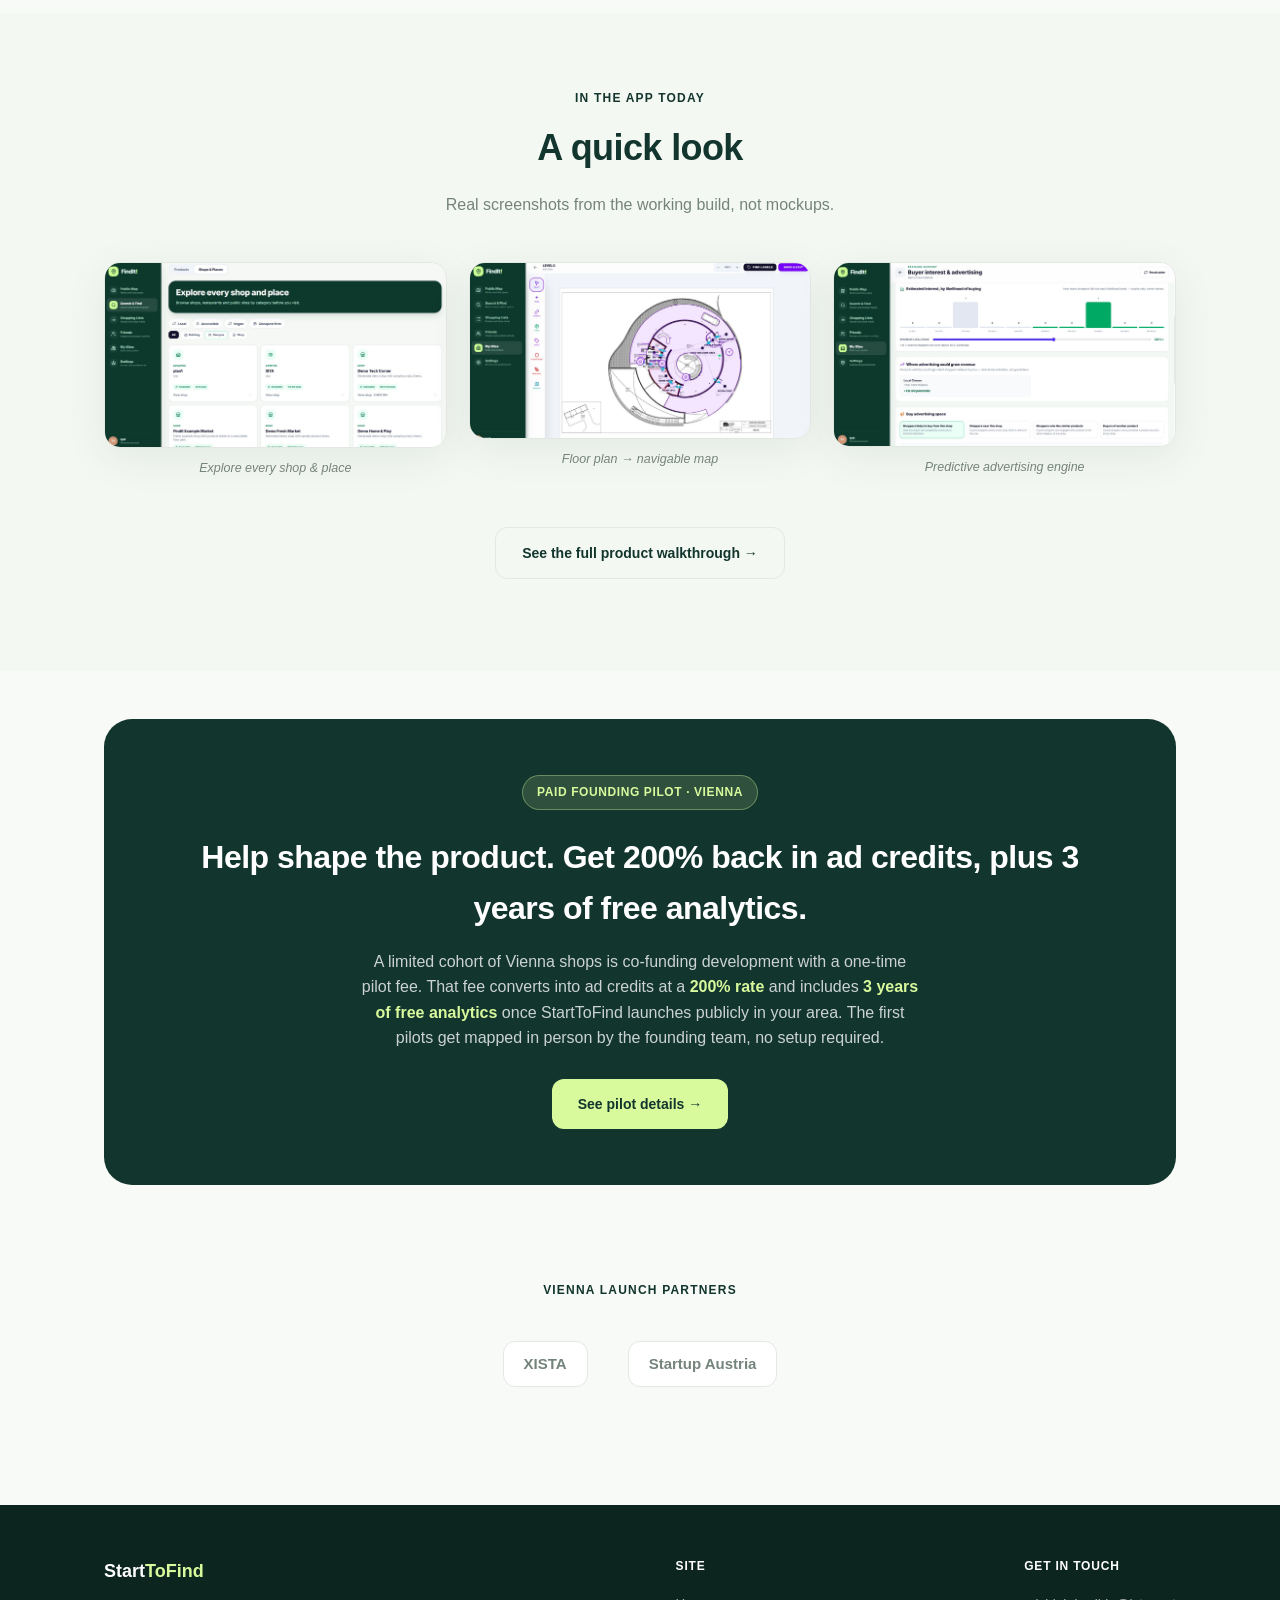
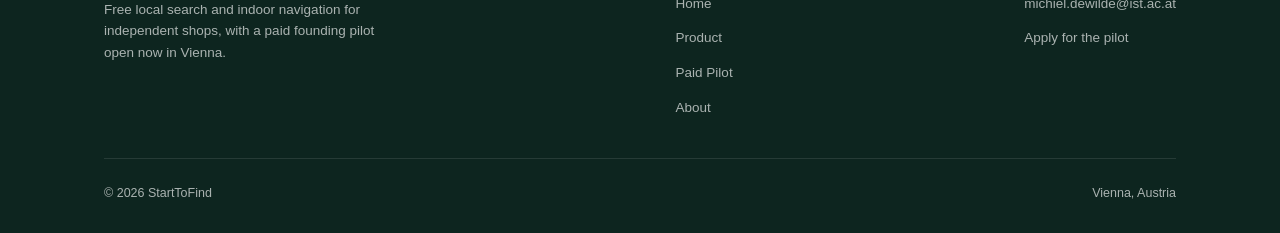
==== commit 55b30d61: "updates website" ====
--- a/index.html
+++ b/index.html
@@ -3,9 +3,9 @@
 <head>
 <meta charset="utf-8">
 <meta name="viewport" content="width=device-width, initial-scale=1">
-<title>Find-It! | Local search & indoor navigation for independent shops</title>
-<meta name="description" content="Find-It! is a free local search and indoor navigation platform for independent shops. Vienna founding pilot now open, paid pilots convert into a 150% advertising credit bonus.">
-<link rel="icon" href="data:image/svg+xml,%3Csvg xmlns='http://www.w3.org/2000/svg' viewBox='0 0 100 100'%3E%3Crect width='100' height='100' rx='24' fill='%2312352d'/%3E%3Ctext x='50' y='68' font-size='60' text-anchor='middle'%3E%F0%9F%93%8D%3C/text%3E%3C/svg%3E">
+<title>StartToFind | Local search &amp; indoor navigation for independent shops</title>
+<meta name="description" content="StartToFind is a free local search and indoor navigation platform for independent shops. Vienna founding pilot now open, paid pilots receive 200% ad credits back plus 3 years of free analytics.">
+<link rel="icon" href="data:image/svg+xml,%3Csvg xmlns='http://www.w3.org/2000/svg' viewBox='0 0 100 100'%3E%3Crect width='100' height='100' rx='24' fill='%2312352d'/%3E%3Ctext x='50' y='65' font-family='Arial,sans-serif' font-size='34' font-weight='700' text-anchor='middle' fill='%23d9f99d'%3EST%3C/text%3E%3C/svg%3E">
 <link rel="stylesheet" href="css/style.css">
 </head>
 <body>
@@ -13,8 +13,8 @@
 <nav class="nav">
   <div class="nav-inner">
     <a href="index.html" class="brand">
-      <span class="brand-mark">📍</span>
-      Find<span class="accent">It!</span>
+      <span class="brand-mark" aria-hidden="true"><svg viewBox="0 0 24 24" focusable="false"><path d="M12 21s7-6.1 7-12a7 7 0 1 0-14 0c0 5.9 7 12 7 12Z"></path><circle cx="12" cy="9" r="2.5"></circle></svg></span>
+      Start <span class="accent">To Find</span>
     </a>
     <button class="nav-toggle" aria-label="Menu">☰</button>
     <ul class="nav-links">
@@ -32,7 +32,7 @@
   <div class="container">
     <span class="badge">🇦🇹 Vienna Founding Pilot Now Open</span>
     <h1>The local search &amp; indoor navigation platform for independent shops.</h1>
-    <p class="lead">Find-It! helps customers discover local shops online, guides them straight to the product once they're inside, and gives shop owners the data-driven advertising big retailers already have, all free at the core.</p>
+    <p class="lead">StartToFind helps customers discover local shops online, guides them straight to the product once they're inside, and gives shop owners the data-driven advertising big retailers already have, all free at the core.</p>
     <div class="btn-row">
       <a href="pilot.html#apply" class="btn btn-lime">Apply for the paid pilot →</a>
       <a href="product.html" class="btn btn-ghost">See what's already built</a>
@@ -73,7 +73,7 @@
 
 <section class="section-tight" style="background:var(--panel)">
   <div class="container">
-    <p class="eyebrow center">How Find-It! closes the gap</p>
+    <p class="eyebrow center">How StartToFind closes the gap</p>
     <h2 class="section-title center">Free at the core. Built for shops, not just search engines.</h2>
     <p class="section-sub center">Every feature below is already working in the app today. See the full walkthrough on the <a href="product.html" style="color:var(--dark);text-decoration:underline">Product page</a>.</p>
     <div class="feature-grid">
@@ -102,7 +102,7 @@
       <div class="row-text">
         <p class="eyebrow">The unfair advantage</p>
         <h2 class="section-title" style="margin-bottom:20px">Advertising that actually learns</h2>
-        <p>Every search, every in-store route, every "add to list" is a signal. Find-It! turns that data into an explainable predictive model, scoring how likely a shopper is to buy, so a shop can put advertising budget exactly where it will land.</p>
+        <p>Every search, every in-store route, every "add to list" is a signal. StartToFind turns that data into an explainable predictive model, scoring how likely a shopper is to buy, so a shop can put advertising budget exactly where it will land.</p>
         <p>This is the same data-driven targeting big retailers already have, and it's why the founding pilot's advertising credit is worth more than its face value: it buys access to a targeting engine, not just banner space.</p>
         <ul class="checklist">
           <li>Surfaces exactly where advertising could grow revenue, product by product</li>
@@ -113,11 +113,11 @@
       <div class="row-media">
         <div class="plan-pipeline">
           <div>
-            <img src="img/shot-buyer-interest.jpg" alt="Find-It! explainable predictive model scoring shopper buying likelihood">
+            <img src="img/shot-buyer-interest.jpg" alt="StartToFind explainable predictive model scoring shopper buying likelihood">
             <p class="caption">Explainable predictive model</p>
           </div>
           <div>
-            <img src="img/shot-buyer-interest-2.jpg" alt="Find-It! advertising targeting options by intent, proximity, and purchase history">
+            <img src="img/shot-buyer-interest-2.jpg" alt="StartToFind advertising targeting options by intent, proximity, and purchase history">
             <p class="caption">Buy advertising space, by intent</p>
           </div>
         </div>
@@ -133,15 +133,15 @@
     <p class="section-sub center">Real screenshots from the working build, not mockups.</p>
     <div class="feature-grid">
       <div>
-        <img src="img/shot-shops-grid.jpg" alt="Find-It! Shops & Places grid with building, campus, and shop cards" style="border-radius:16px;border:1px solid var(--border);box-shadow:var(--shadow)">
+        <img src="img/shot-shops-grid.jpg" alt="StartToFind Shops &amp; Places grid with building, campus, and shop cards" style="border-radius:16px;border:1px solid var(--border);box-shadow:var(--shadow)">
         <p class="caption">Explore every shop &amp; place</p>
       </div>
       <div>
-        <img src="img/shot-floor-editor.jpg" alt="Find-It! floor-plan editor showing rooms, aisles, and doors mapped onto a real building plan" style="border-radius:16px;border:1px solid var(--border);box-shadow:var(--shadow)">
+        <img src="img/shot-floor-editor.jpg" alt="StartToFind floor-plan editor showing rooms, aisles, and doors mapped onto a real building plan" style="border-radius:16px;border:1px solid var(--border);box-shadow:var(--shadow)">
         <p class="caption">Floor plan → navigable map</p>
       </div>
       <div>
-        <img src="img/shot-buyer-interest-2.jpg" alt="Find-It! Buyer Interest & Advertising dashboard showing a predictive model and ad targeting options" style="border-radius:16px;border:1px solid var(--border);box-shadow:var(--shadow)">
+        <img src="img/shot-buyer-interest-2.jpg" alt="StartToFind Buyer Interest &amp; Advertising dashboard showing a predictive model and ad targeting options" style="border-radius:16px;border:1px solid var(--border);box-shadow:var(--shadow)">
         <p class="caption">Predictive advertising engine</p>
       </div>
     </div>
@@ -155,8 +155,8 @@
   <div class="container">
     <div class="cta-banner">
       <span class="badge" style="background:rgba(217,249,157,0.14)">Paid Founding Pilot · Vienna</span>
-      <h2>Help shape the product. Get paid back in advertising.</h2>
-      <p>A limited cohort of Vienna shops is co-funding development with a one-time pilot fee. That fee converts into an advertising credit at a <strong style="color:var(--lime)">150% rate</strong> once Find-It! launches publicly in your area. The first pilots get mapped in person by the founding team, no setup required.</p>
+      <h2>Help shape the product. Get 200% back in ad credits, plus 3 years of free analytics.</h2>
+      <p>A limited cohort of Vienna shops is co-funding development with a one-time pilot fee. That fee converts into ad credits at a <strong style="color:var(--lime)">200% rate</strong> and includes <strong style="color:var(--lime)">3 years of free analytics</strong> once StartToFind launches publicly in your area. The first pilots get mapped in person by the founding team, no setup required.</p>
       <div class="btn-row" style="justify-content:center">
         <a href="pilot.html#apply" class="btn btn-lime">See pilot details →</a>
       </div>
@@ -178,7 +178,7 @@
   <div class="container">
     <div class="footer-grid">
       <div style="max-width:280px">
-        <div class="footer-brand">Find<span style="color:var(--lime)">It!</span></div>
+        <div class="footer-brand">Start<span style="color:var(--lime)">ToFind</span></div>
         <p style="font-size:13.5px">Free local search and indoor navigation for independent shops, with a paid founding pilot open now in Vienna.</p>
       </div>
       <div class="footer-col">
@@ -199,7 +199,7 @@
       </div>
     </div>
     <div class="footer-bottom">
-      <span>© 2026 Find-It!</span>
+      <span>© 2026 StartToFind</span>
       <span>Vienna, Austria</span>
     </div>
   </div>
--- a/css/style.css
+++ b/css/style.css
@@ -48,7 +48,7 @@
 .nav-inner {
   display: flex;
   align-items: center;
-  justify-content: space-between;
+  justify-content: flex-start;
   padding: 16px 24px;
   max-width: var(--maxw);
   margin: 0 auto;
@@ -62,16 +62,28 @@
   font-size: 20px;
   letter-spacing: -0.3px;
   text-decoration: none;
+  flex: 0 0 auto;
+  margin-right: 28px;
+  white-space: nowrap;
 }
 .brand-mark {
-  width: 32px; height: 32px;
+  width: 56px; height: 56px;
   background: var(--lime);
   color: var(--dark);
-  border-radius: 9px;
+  border-radius: 17px;
   display: grid;
   place-items: center;
-  font-size: 16px;
-  transform: rotate(-3deg);
+  transform: rotate(-4deg);
+}
+.brand-mark svg {
+  width: 29px;
+  height: 29px;
+  fill: none;
+  stroke: currentColor;
+  stroke-width: 2.2;
+  stroke-linecap: round;
+  stroke-linejoin: round;
+  transform: rotate(4deg);
 }
 .brand .accent { color: var(--lime); }
 .nav-links {
@@ -80,12 +92,14 @@
   gap: 28px;
   list-style: none;
   margin: 0; padding: 0;
+  flex: 0 0 auto;
 }
 .nav-links a {
   color: rgba(255,255,255,0.78);
   text-decoration: none;
   font-size: 14px;
   font-weight: 600;
+  white-space: nowrap;
 }
 .nav-links a:hover, .nav-links a.active { color: #fff; }
 .nav-cta {
@@ -140,6 +154,13 @@
   }
 }
 
+@media (min-width: 821px) and (max-width: 1080px) {
+  .nav-inner { padding-left: 16px; padding-right: 16px; }
+  .brand { margin-right: 18px; }
+  .nav-links { gap: 18px; }
+  .nav-cta { padding-left: 14px; padding-right: 14px; }
+}
+
 /* ---------- Buttons ---------- */
 .btn {
   display: inline-flex;
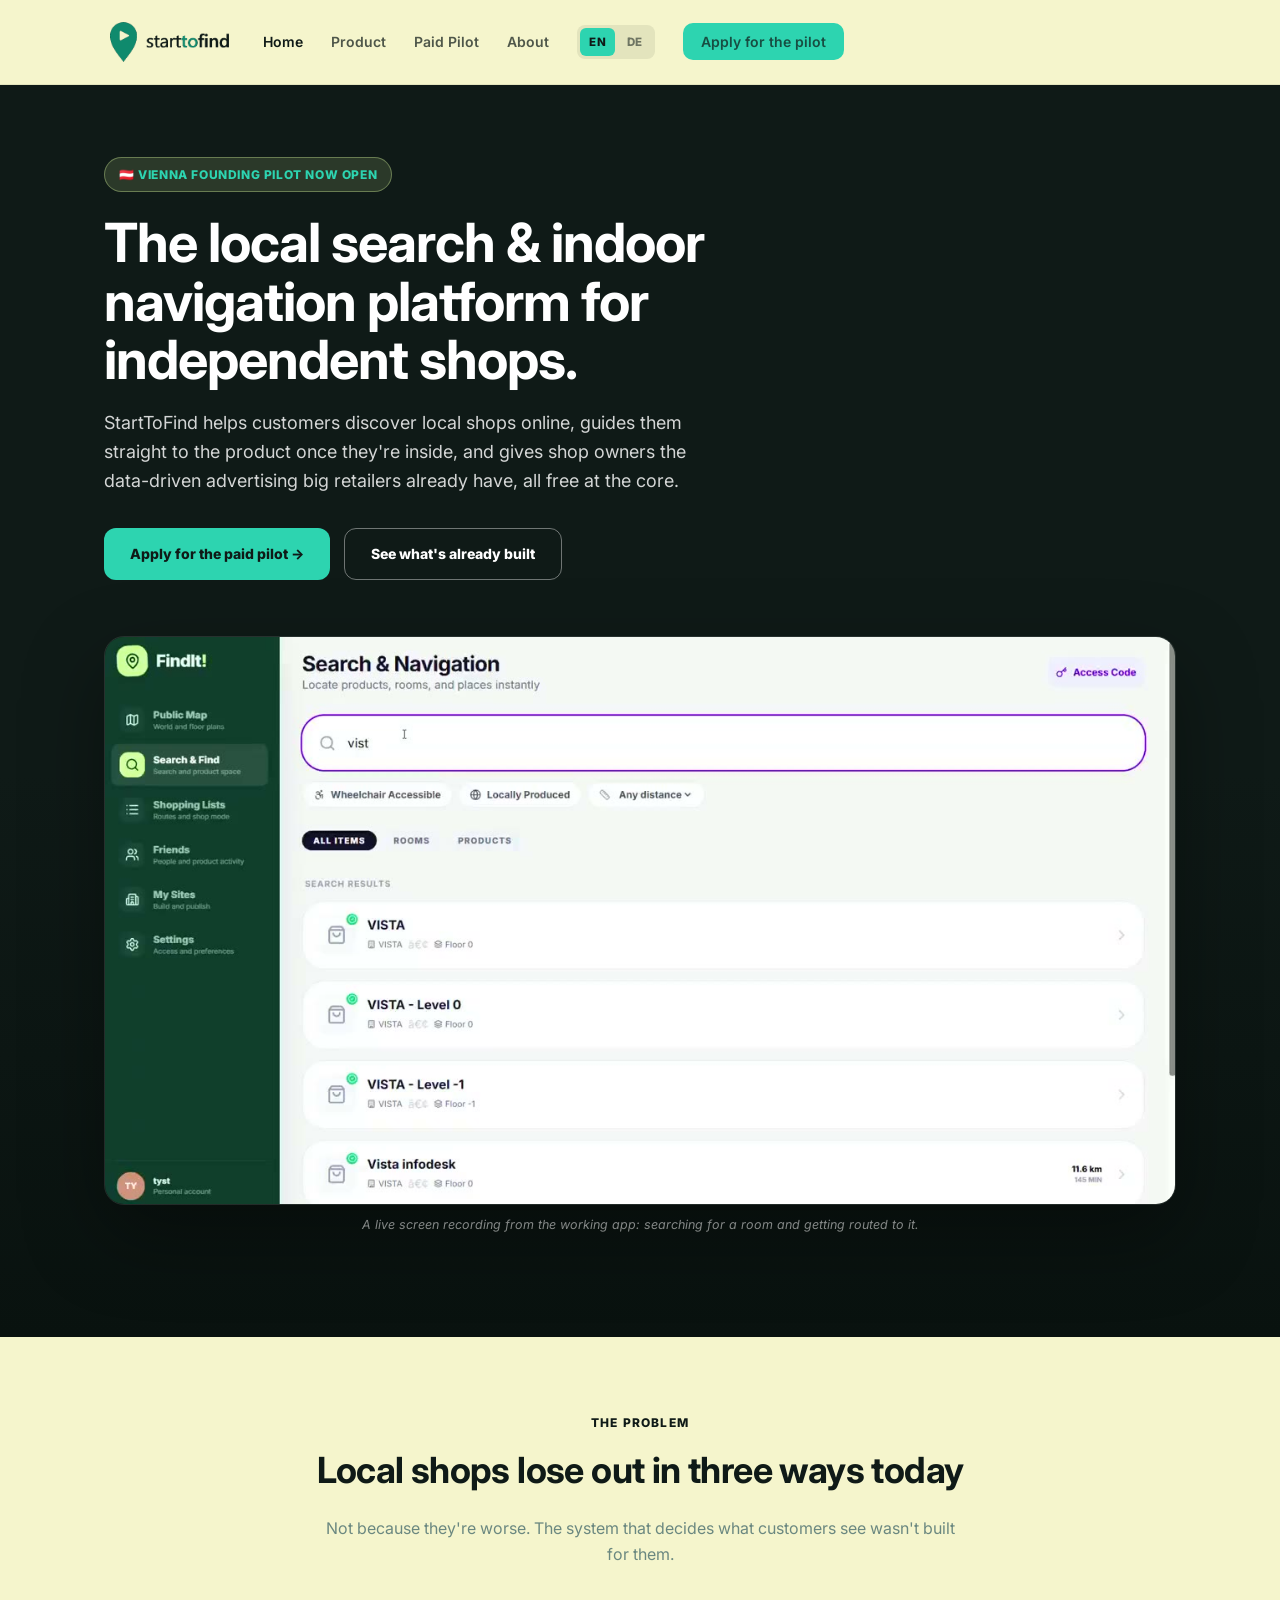
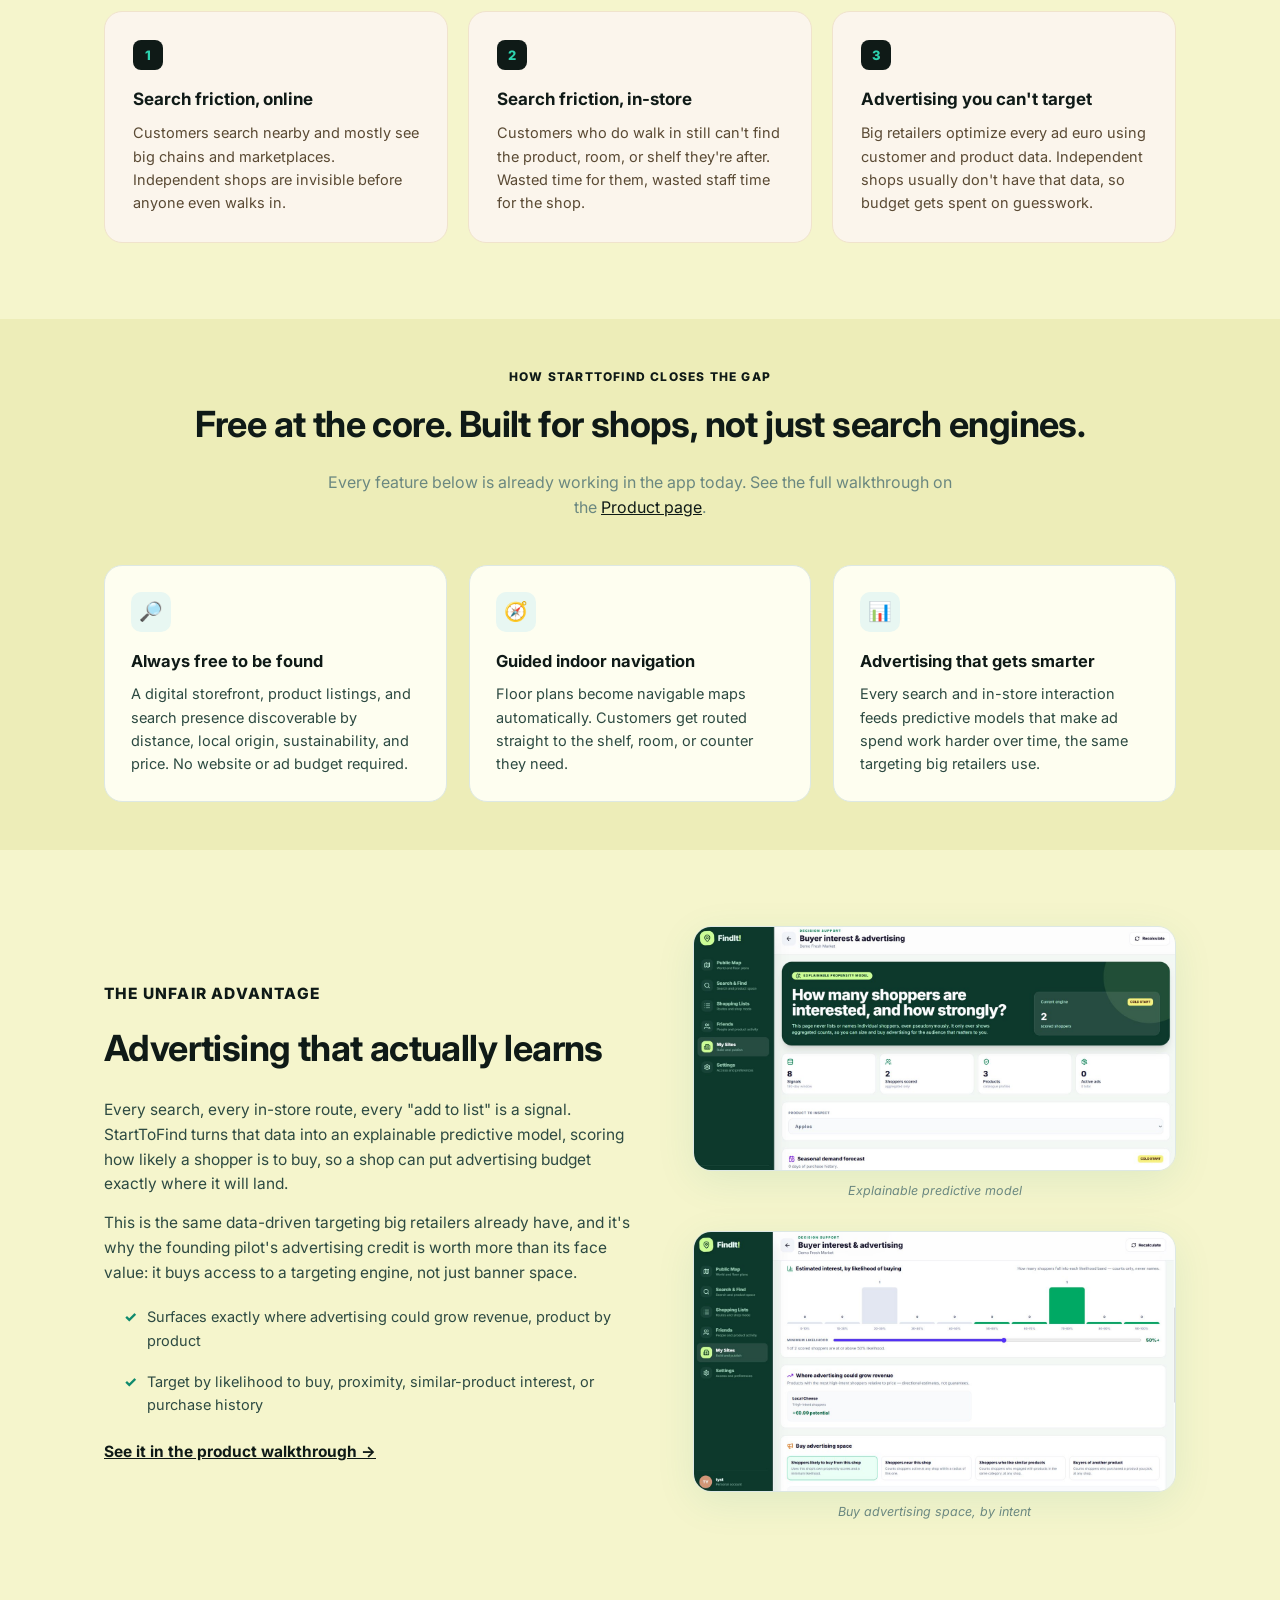
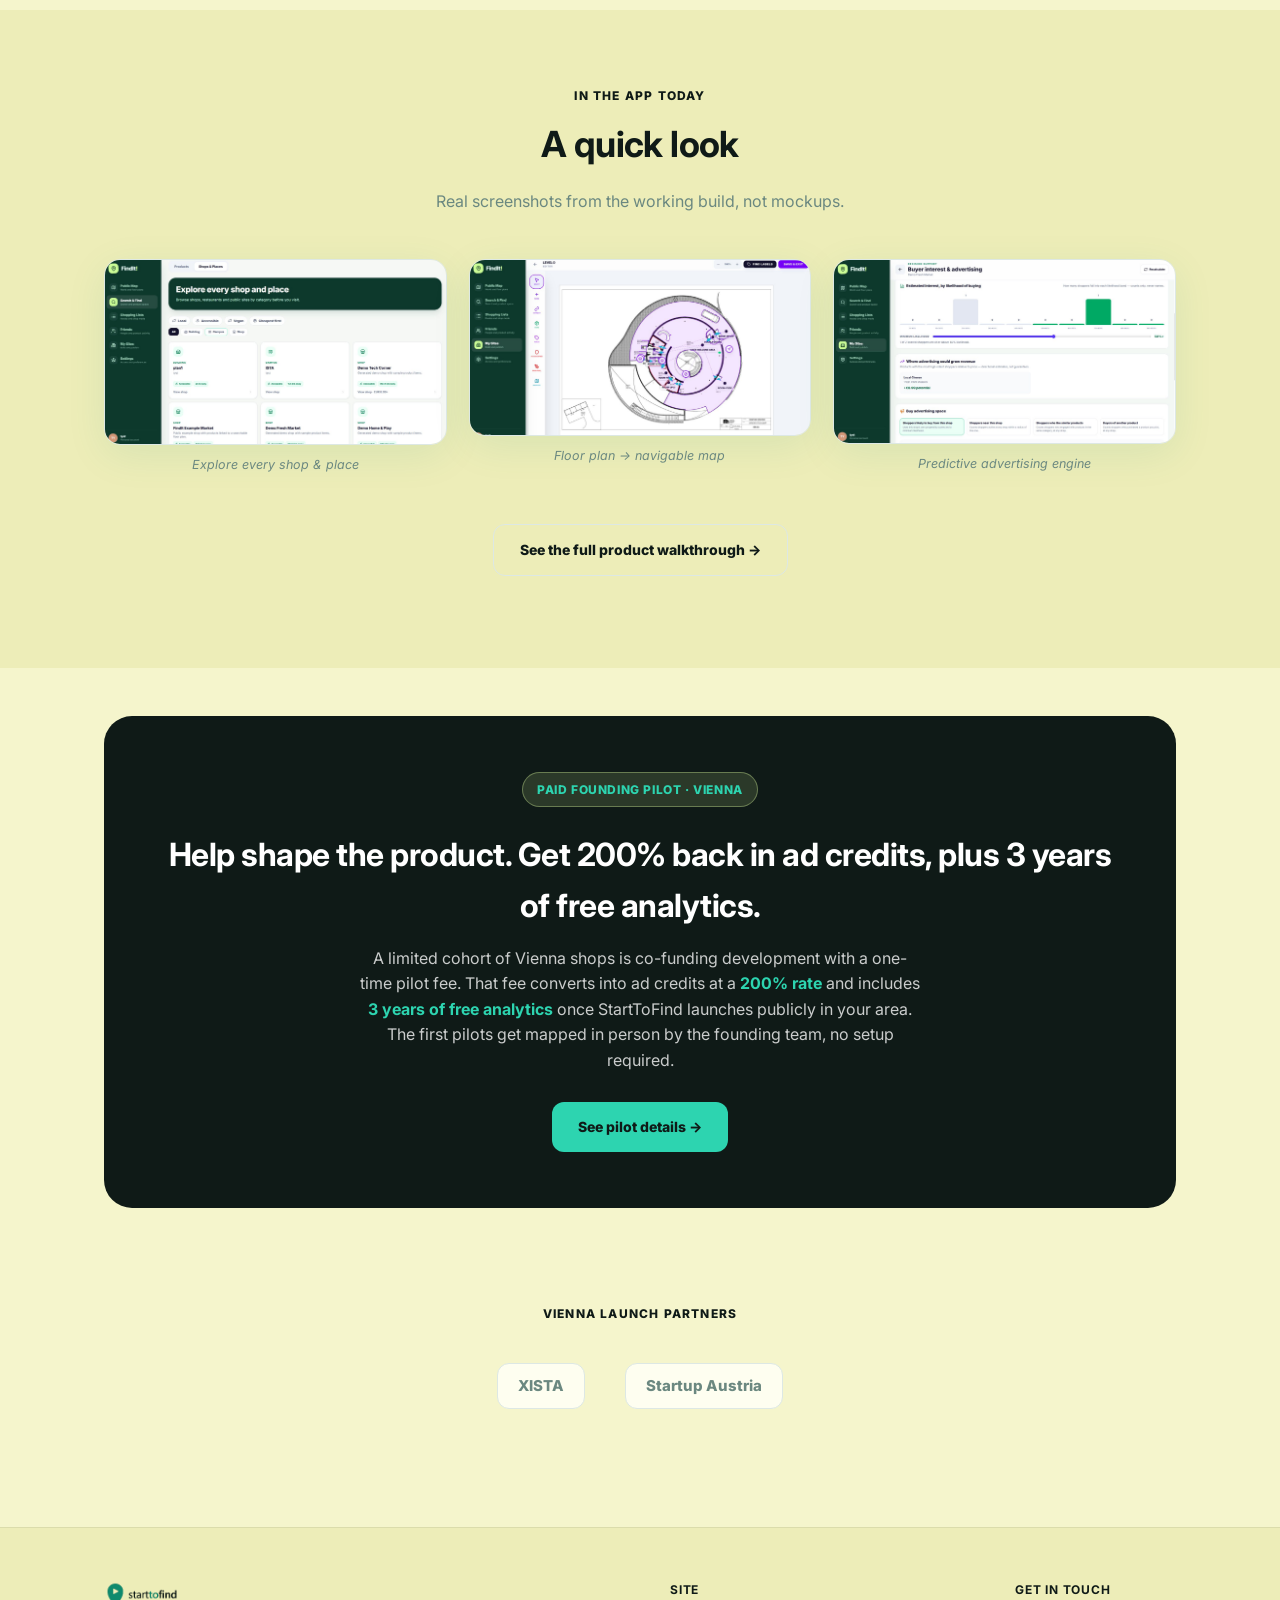
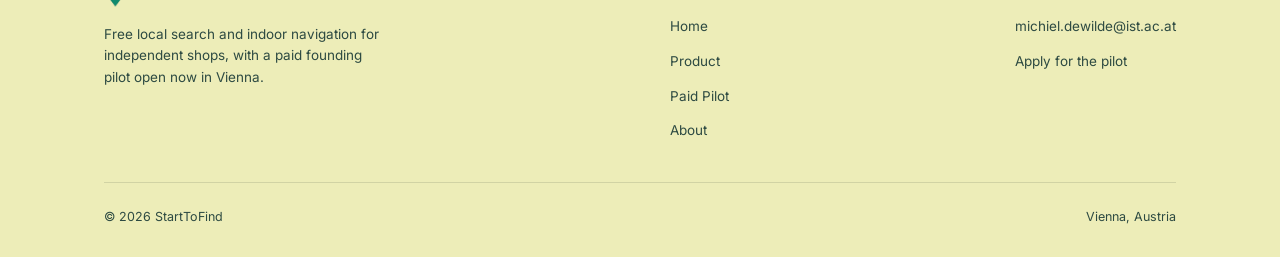
==== commit 124f98a5: "color update" ====
--- a/index.html
+++ b/index.html
@@ -1,21 +1,35 @@
-<!doctype html>
+﻿<!doctype html>
 <html lang="en">
 <head>
 <meta charset="utf-8">
 <meta name="viewport" content="width=device-width, initial-scale=1">
 <title>StartToFind | Local search &amp; indoor navigation for independent shops</title>
 <meta name="description" content="StartToFind is a free local search and indoor navigation platform for independent shops. Vienna founding pilot now open, paid pilots receive 200% ad credits back plus 3 years of free analytics.">
-<link rel="icon" href="data:image/svg+xml,%3Csvg xmlns='http://www.w3.org/2000/svg' viewBox='0 0 100 100'%3E%3Crect width='100' height='100' rx='24' fill='%2312352d'/%3E%3Ctext x='50' y='65' font-family='Arial,sans-serif' font-size='34' font-weight='700' text-anchor='middle' fill='%23d9f99d'%3EST%3C/text%3E%3C/svg%3E">
+<meta name="robots" content="index, follow">
+<link rel="canonical" href="https://starttofind.com/">
+<link rel="alternate" hreflang="en" href="https://starttofind.com/">
+<link rel="alternate" hreflang="de-AT" href="https://starttofind.com/index-de.html">
+<link rel="alternate" hreflang="x-default" href="https://starttofind.com/">
+<meta property="og:type" content="website">
+<meta property="og:site_name" content="StartToFind">
+<meta property="og:title" content="StartToFind | Local search &amp; indoor navigation for independent shops">
+<meta property="og:description" content="StartToFind helps customers discover local shops online and find products inside. Free local search and indoor navigation, with a Vienna founding pilot now open.">
+<meta property="og:url" content="https://starttofind.com/">
+<meta property="og:image" content="https://starttofind.com/img/poster-search-and-navigation.jpg">
+<meta property="og:image:alt" content="StartToFind local product search and indoor navigation">
+<meta property="og:locale" content="en_US">
+<meta name="twitter:card" content="summary_large_image">
+<meta name="twitter:title" content="StartToFind | Local search &amp; indoor navigation for independent shops">
+<meta name="twitter:description" content="Discover local shops online and find products inside. Free local search and indoor navigation, with a Vienna founding pilot now open.">
+<meta name="twitter:image" content="https://starttofind.com/img/poster-search-and-navigation.jpg">
+<link rel="icon" href="img/starttofind-icon.png" type="image/png">
 <link rel="stylesheet" href="css/style.css">
 </head>
 <body>
 
 <nav class="nav">
   <div class="nav-inner">
-    <a href="index.html" class="brand">
-      <span class="brand-mark" aria-hidden="true"><svg viewBox="0 0 24 24" focusable="false"><path d="M12 21s7-6.1 7-12a7 7 0 1 0-14 0c0 5.9 7 12 7 12Z"></path><circle cx="12" cy="9" r="2.5"></circle></svg></span>
-      Start <span class="accent">To Find</span>
-    </a>
+    <a href="index.html" class="brand"><img src="img/starttofind-logo-warm.png" alt="starttofind" class="brand-logo"></a>
     <button class="nav-toggle" aria-label="Menu">☰</button>
     <ul class="nav-links">
       <li><a href="index.html">Home</a></li>
@@ -178,7 +192,7 @@
   <div class="container">
     <div class="footer-grid">
       <div style="max-width:280px">
-        <div class="footer-brand">Start<span style="color:var(--lime)">ToFind</span></div>
+        <div class="footer-brand"><img src="img/starttofind-logo-warm.png" alt="starttofind" style="height:30px;width:auto;display:block"></div>
         <p style="font-size:13.5px">Free local search and indoor navigation for independent shops, with a paid founding pilot open now in Vienna.</p>
       </div>
       <div class="footer-col">
--- a/css/style.css
+++ b/css/style.css
@@ -1,22 +1,29 @@
+@import url('https://fonts.googleapis.com/css2?family=Inter:wght@400;500;600;700;800&display=swap');
+
 :root {
-  --dark: #12352d;
-  --dark2: #0d251f;
-  --lime: #d9f99d;
-  --lime2: #c2f37a;
-  --ink: #12352d;
-  --body: #334b43;
-  --muted: #74847c;
-  --bg: #f8faf7;
-  --card: #ffffff;
-  --panel: #f4f8f2;
+  --primary: #0f8a6d;
+  --primary-dark: #0c7059;
+  --primary-deeper: #095746;
+  --dark: #0f1a17;
+  --dark2: #09120f;
+  --lime: #2dd4b0;
+  --lime2: #0f8a6d;
+  --ink: #0f1a17;
+  --body: #2d4a42;
+  --muted: #6b8880;
+  --bg: #f5f5cc;
+  --card: #fefef0;
+  --panel: #ededb8;
+  --warm: #f5f5cc;
+  --warm-deep: #ededb8;
   --warn-panel: #fbf5ec;
   --warn-border: #f0e3cc;
-  --border: #e3e9e2;
+  --border: #dde8e4;
   --radius: 18px;
   --radius-sm: 12px;
-  --shadow: 0 10px 40px rgba(18, 53, 45, 0.08);
+  --shadow: 0 10px 40px rgba(15, 138, 109, 0.09);
   --maxw: 1120px;
-  --font: -apple-system, BlinkMacSystemFont, "Segoe UI", Roboto, Helvetica, Arial, sans-serif;
+  --font: "Inter", -apple-system, BlinkMacSystemFont, "Segoe UI", Roboto, Helvetica, Arial, sans-serif;
 }
 
 * { box-sizing: border-box; }
@@ -42,8 +49,9 @@
   position: sticky;
   top: 0;
   z-index: 100;
-  background: rgba(18, 53, 45, 0.97);
-  backdrop-filter: blur(6px);
+  background: var(--warm);
+  border-bottom: 1px solid rgba(15, 26, 23, 0.08);
+  backdrop-filter: blur(8px);
 }
 .nav-inner {
   display: flex;
@@ -57,7 +65,7 @@
   display: flex;
   align-items: center;
   gap: 10px;
-  color: #fff;
+  color: var(--ink);
   font-weight: 800;
   font-size: 20px;
   letter-spacing: -0.3px;
@@ -66,26 +74,11 @@
   margin-right: 28px;
   white-space: nowrap;
 }
-.brand-mark {
-  width: 56px; height: 56px;
-  background: var(--lime);
-  color: var(--dark);
-  border-radius: 17px;
-  display: grid;
-  place-items: center;
-  transform: rotate(-4deg);
-}
-.brand-mark svg {
-  width: 29px;
-  height: 29px;
-  fill: none;
-  stroke: currentColor;
-  stroke-width: 2.2;
-  stroke-linecap: round;
-  stroke-linejoin: round;
-  transform: rotate(4deg);
-}
-.brand .accent { color: var(--lime); }
+.brand-logo {
+  height: 52px;
+  width: auto;
+  display: block;
+}
 .nav-links {
   display: flex;
   align-items: center;
@@ -95,13 +88,13 @@
   flex: 0 0 auto;
 }
 .nav-links a {
-  color: rgba(255,255,255,0.78);
+  color: rgba(15, 26, 23, 0.72);
   text-decoration: none;
   font-size: 14px;
   font-weight: 600;
   white-space: nowrap;
 }
-.nav-links a:hover, .nav-links a.active { color: #fff; }
+.nav-links a:hover, .nav-links a.active { color: var(--ink); }
 .nav-cta {
   background: var(--lime);
   color: var(--dark);
@@ -117,7 +110,7 @@
   display: flex;
   align-items: center;
   gap: 3px;
-  background: rgba(255,255,255,0.08);
+  background: rgba(15, 26, 23, 0.08);
   border-radius: 8px;
   padding: 3px;
 }
@@ -126,7 +119,7 @@
   border-radius: 6px;
   font-size: 11.5px;
   font-weight: 800;
-  color: rgba(255,255,255,0.55);
+  color: rgba(15, 26, 23, 0.55);
   text-decoration: none;
   letter-spacing: 0.4px;
 }
@@ -139,7 +132,7 @@
   .nav-links { display: none; }
   .nav-toggle {
     display: block;
-    background: none; border: none; color: #fff;
+    background: none; border: none; color: var(--ink);
     font-size: 22px; cursor: pointer;
   }
   .nav-inner { flex-wrap: wrap; }
@@ -149,7 +142,7 @@
     width: 100%;
     gap: 14px;
     padding: 18px 0 6px;
-    border-top: 1px solid rgba(255,255,255,0.12);
+    border-top: 1px solid rgba(15, 26, 23, 0.12);
     margin-top: 14px;
   }
 }
@@ -303,8 +296,8 @@
 }
 .icon-chip {
   width: 40px; height: 40px;
-  background: #eaf7e4;
-  color: #2f7a4f;
+  background: #e8f7f2;
+  color: var(--primary);
   border-radius: 10px;
   display: grid;
   place-items: center;
@@ -336,8 +329,8 @@
 }
 .status-pill {
   display: inline-block;
-  background: #eaf7e4;
-  color: #1f6b3d;
+  background: #e8f7f2;
+  color: var(--primary-dark);
   font-size: 11.5px;
   font-weight: 800;
   text-transform: uppercase;
@@ -396,7 +389,7 @@
 }
 .checklist li::before {
   content: "✓";
-  color: #2f7a4f;
+  color: var(--primary);
   font-weight: 800;
   flex-shrink: 0;
 }
@@ -483,7 +476,7 @@
   color: var(--ink);
   line-height: 1.42;
   letter-spacing: -0.3px;
-  border-left: 4px solid var(--lime2);
+  border-left: 4px solid var(--primary);
   padding-left: 26px;
   margin: 36px auto;
   max-width: 720px;
@@ -508,10 +501,11 @@
 
 /* ---------- Footer ---------- */
 footer {
-  background: var(--dark2);
-  color: rgba(255,255,255,0.65);
+  background: var(--warm-deep);
+  color: var(--body);
   padding: 52px 0 30px;
   margin-top: 40px;
+  border-top: 1px solid rgba(15, 26, 23, 0.08);
 }
 .footer-grid {
   display: flex;
@@ -519,17 +513,17 @@
   gap: 40px;
   flex-wrap: wrap;
   padding-bottom: 30px;
-  border-bottom: 1px solid rgba(255,255,255,0.1);
-}
-.footer-brand { color: #fff; font-weight: 800; font-size: 18px; margin-bottom: 10px; }
+  border-bottom: 1px solid rgba(15, 26, 23, 0.12);
+}
+.footer-brand { color: var(--ink); font-weight: 800; font-size: 18px; margin-bottom: 10px; }
 .footer-col h4 {
-  color: #fff; font-size: 12px; text-transform: uppercase;
+  color: var(--ink); font-size: 12px; text-transform: uppercase;
   letter-spacing: 0.8px; margin: 0 0 14px;
 }
 .footer-col ul { list-style: none; margin: 0; padding: 0; }
 .footer-col li { margin-bottom: 9px; }
-.footer-col a { text-decoration: none; color: rgba(255,255,255,0.65); font-size: 13.5px; }
-.footer-col a:hover { color: #fff; }
+.footer-col a { text-decoration: none; color: var(--body); font-size: 13.5px; }
+.footer-col a:hover { color: var(--primary-dark); }
 .footer-bottom {
   display: flex; justify-content: space-between; align-items: center;
   flex-wrap: wrap; gap: 10px;
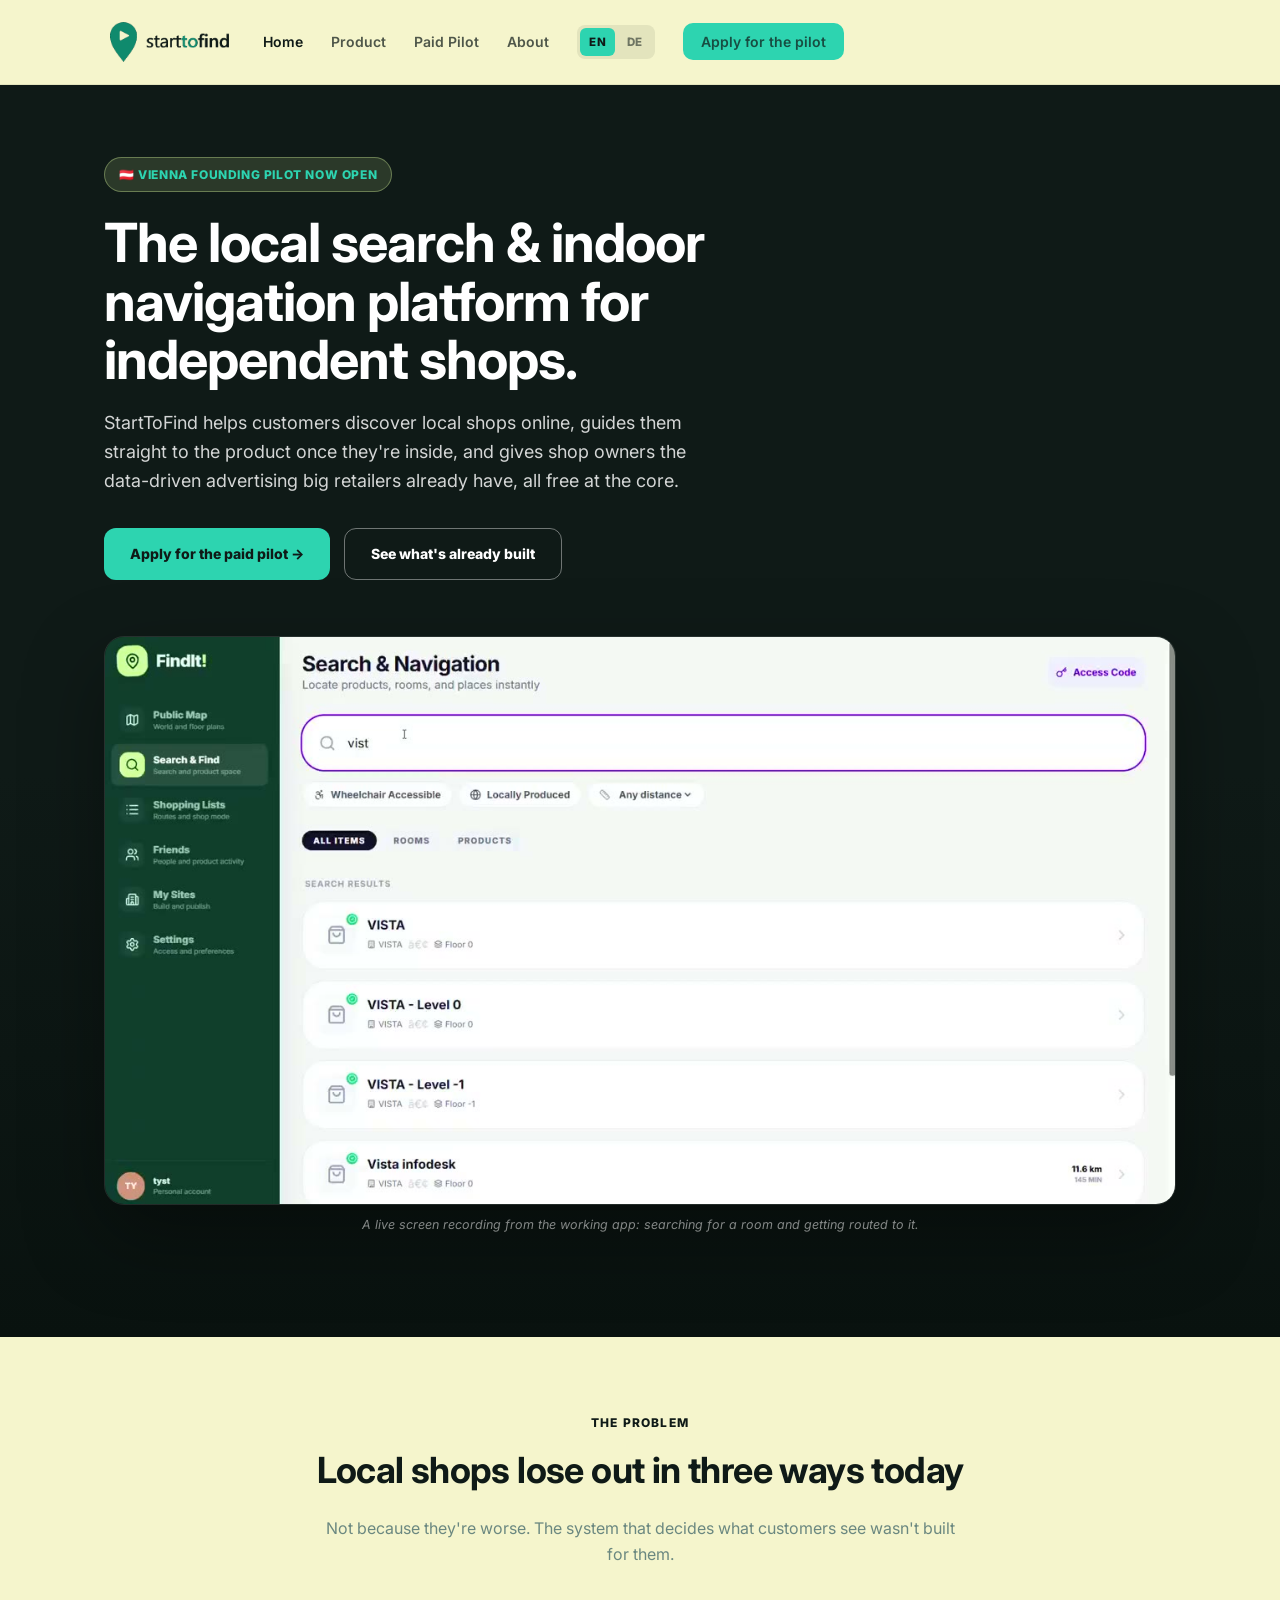
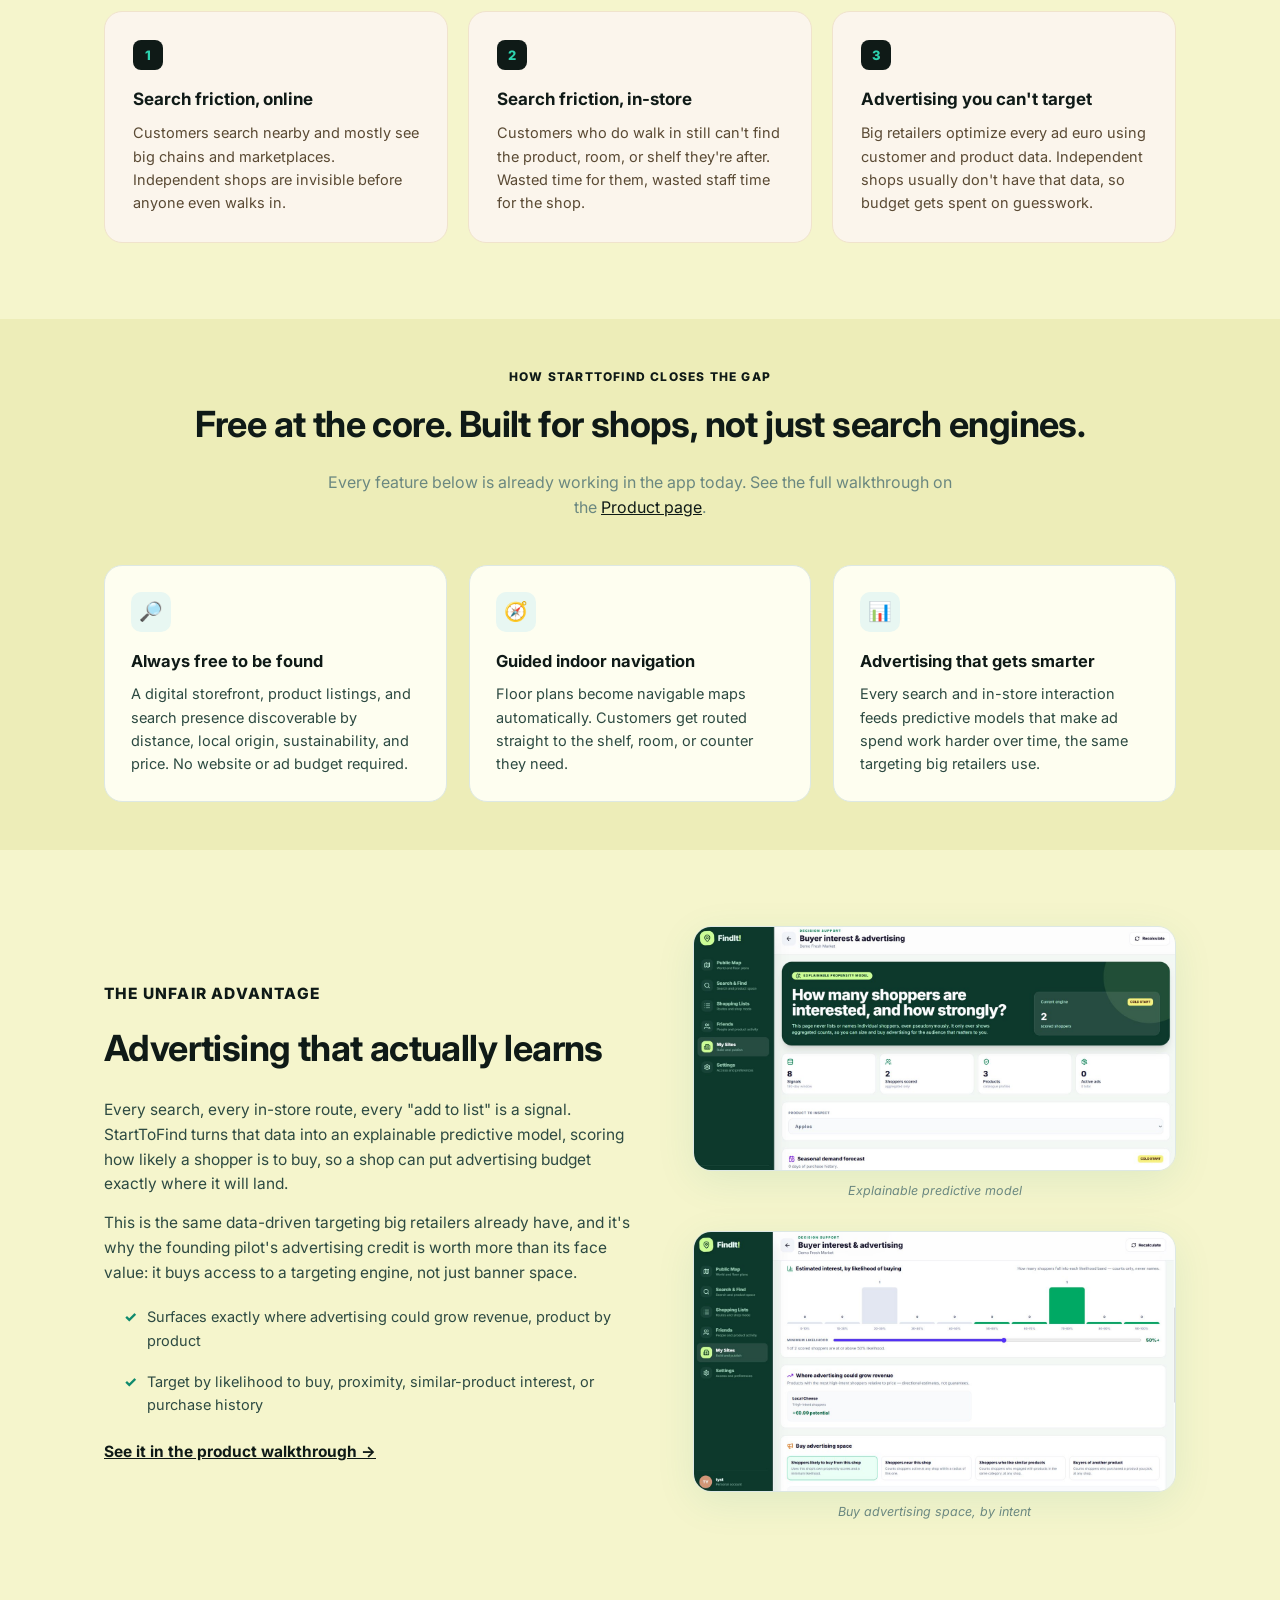
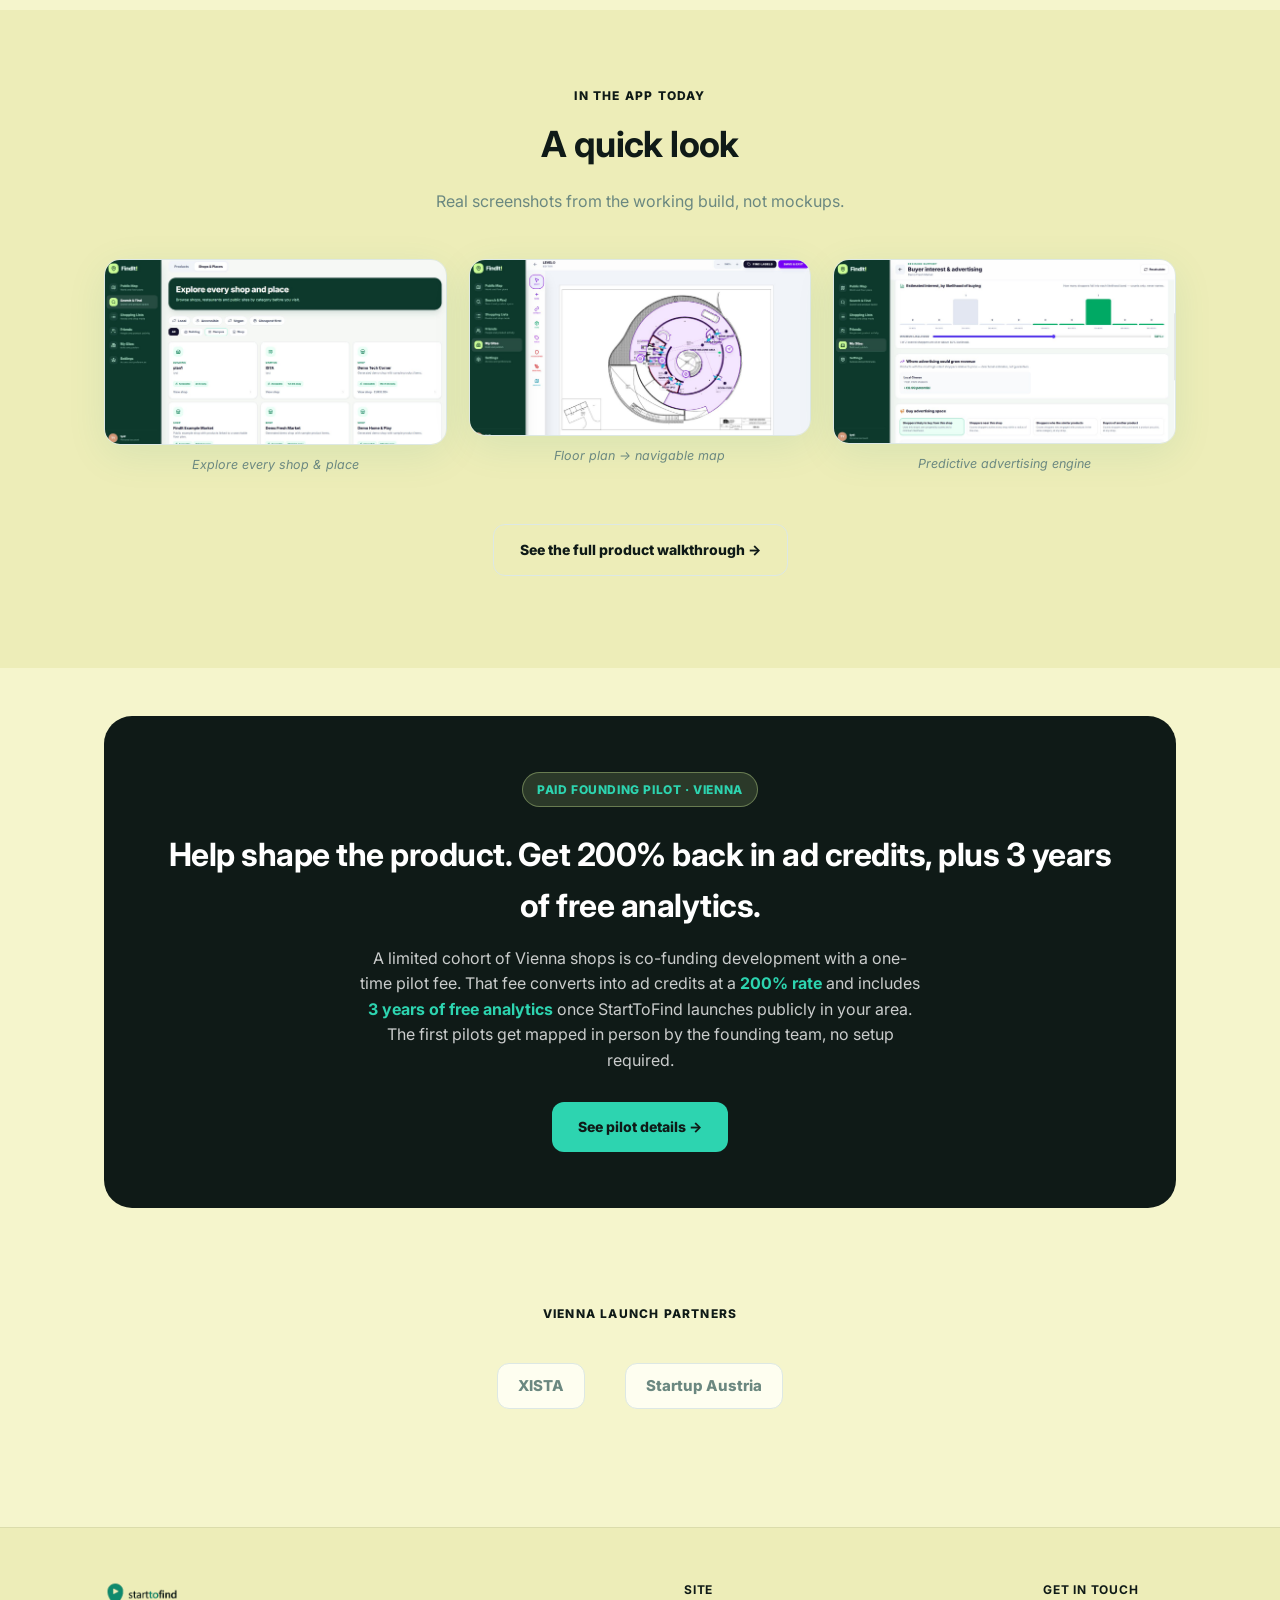
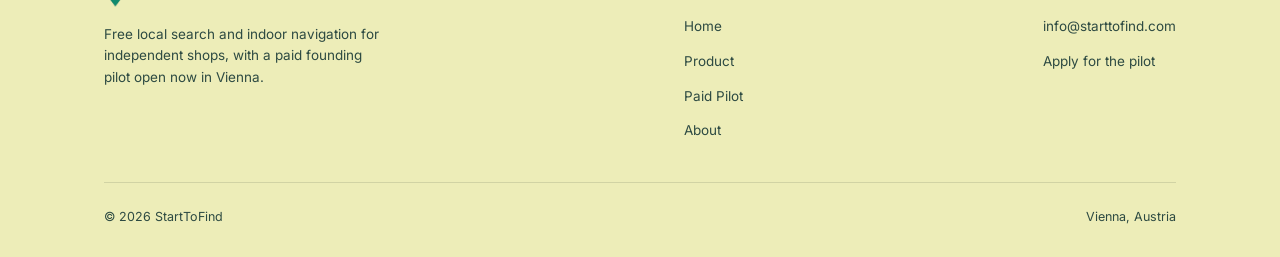
==== commit d47b1617: "websitupdat" ====
--- a/index.html
+++ b/index.html
@@ -207,7 +207,7 @@
       <div class="footer-col">
         <h4>Get in touch</h4>
         <ul>
-          <li><a href="mailto:michiel.dewilde@ist.ac.at">michiel.dewilde@ist.ac.at</a></li>
+          <li><a href="mailto:info@starttofind.com">info@starttofind.com</a></li>
           <li><a href="pilot.html#apply">Apply for the pilot</a></li>
         </ul>
       </div>
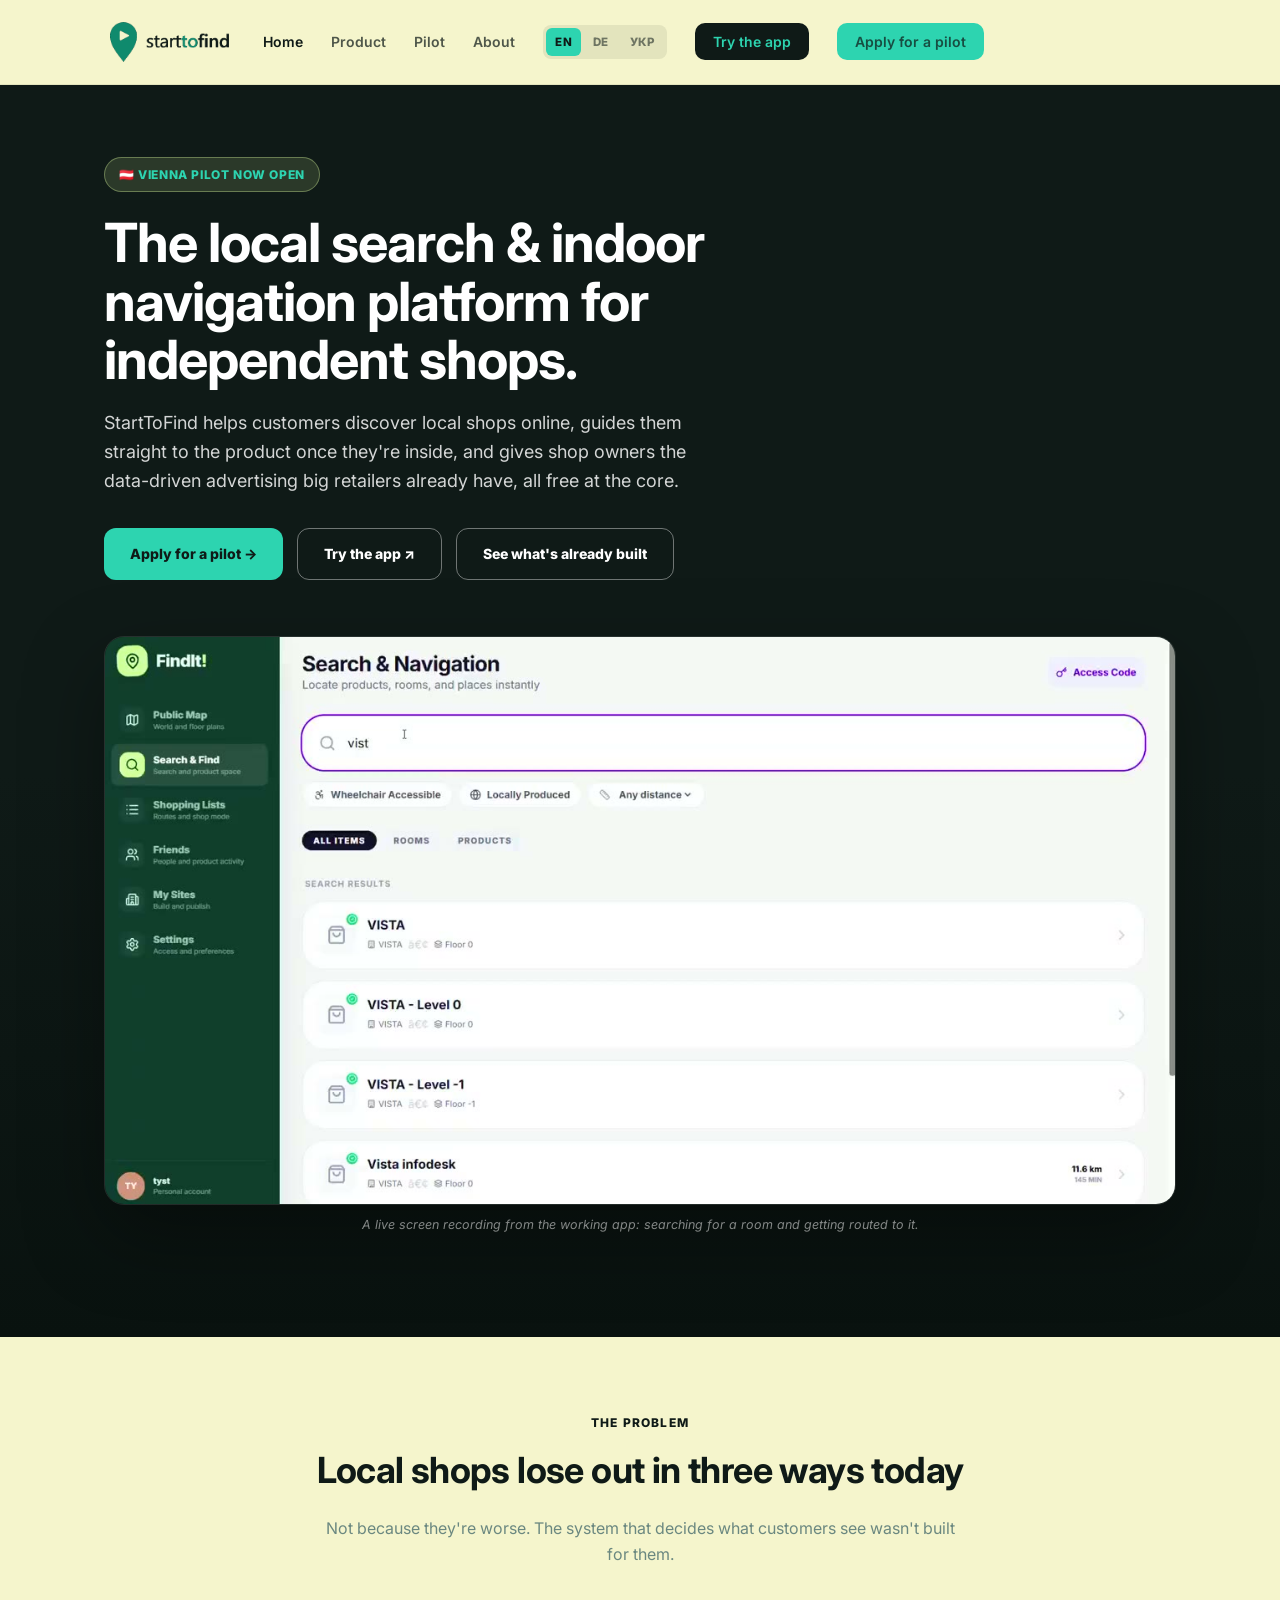
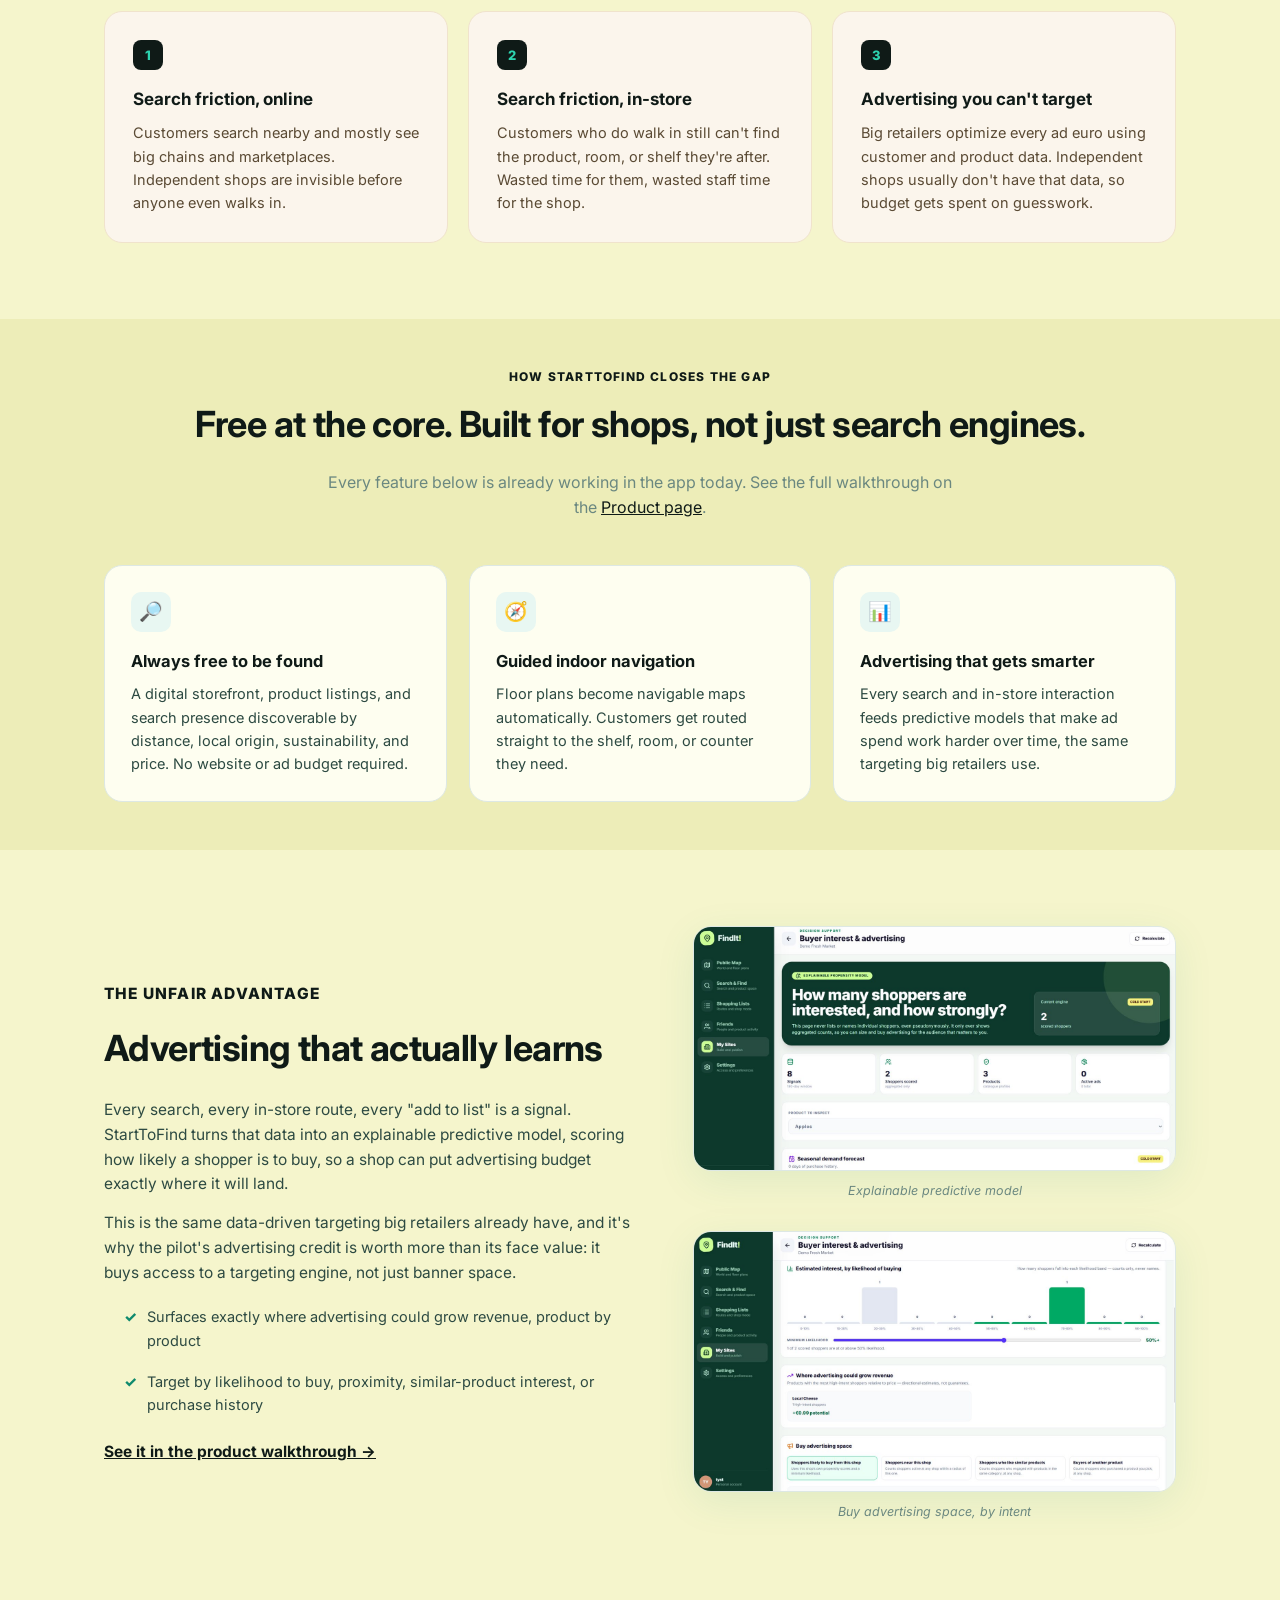
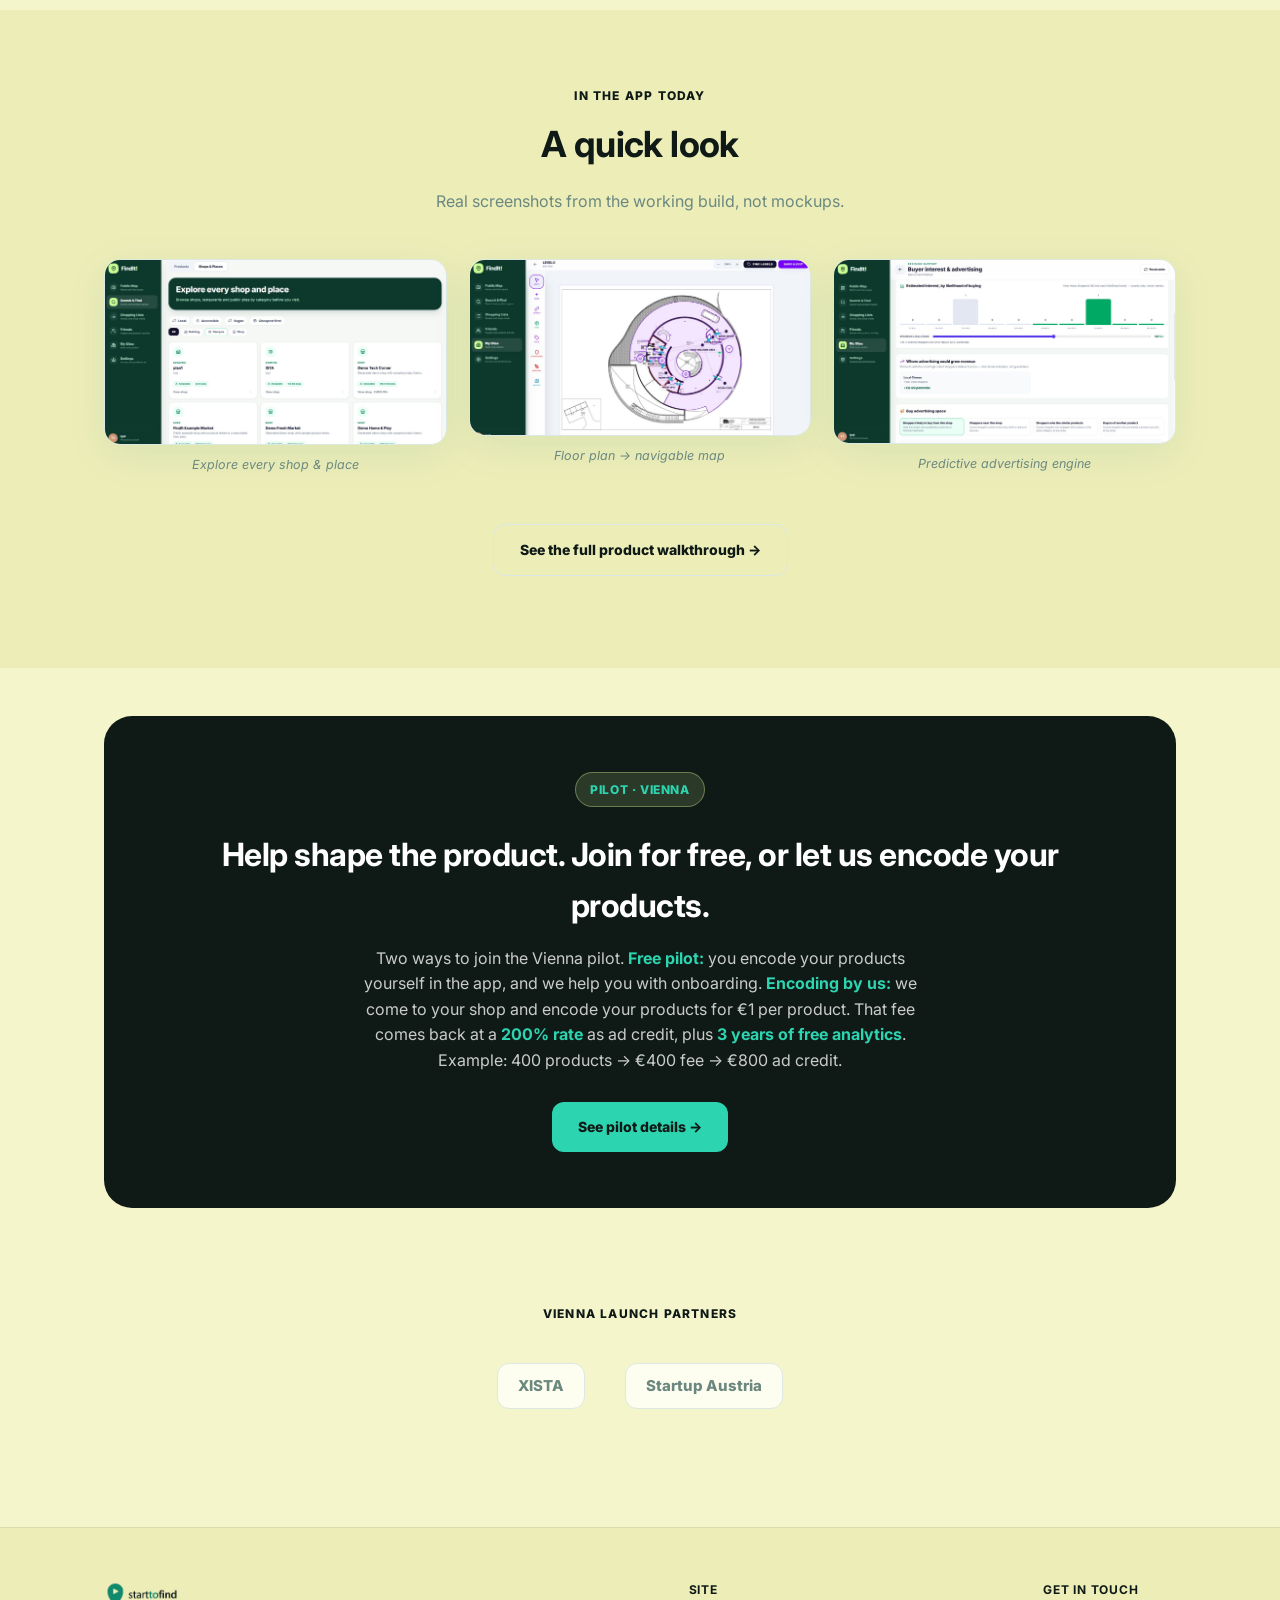
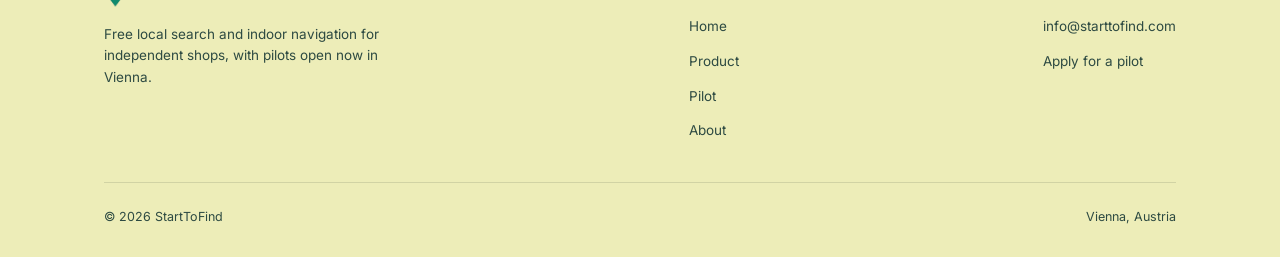
==== commit 4674e2cf: "Ukrainian pages, Try-the-app CTAs and pilot application form - index/about/product/pilot in Ukrainia" ====
--- a/index.html
+++ b/index.html
@@ -1,26 +1,27 @@
-﻿<!doctype html>
+<!doctype html>
 <html lang="en">
 <head>
 <meta charset="utf-8">
 <meta name="viewport" content="width=device-width, initial-scale=1">
 <title>StartToFind | Local search &amp; indoor navigation for independent shops</title>
-<meta name="description" content="StartToFind is a free local search and indoor navigation platform for independent shops. Vienna founding pilot now open, paid pilots receive 200% ad credits back plus 3 years of free analytics.">
+<meta name="description" content="StartToFind is a free local search and indoor navigation platform for independent shops. Vienna pilot now open: free if you encode your products yourself, or €1 per product with encoding by us, paid back as 200% ad credit plus 3 years of free analytics.">
 <meta name="robots" content="index, follow">
 <link rel="canonical" href="https://starttofind.com/">
 <link rel="alternate" hreflang="en" href="https://starttofind.com/">
 <link rel="alternate" hreflang="de-AT" href="https://starttofind.com/index-de.html">
+<link rel="alternate" hreflang="uk" href="https://starttofind.com/index-uk.html">
 <link rel="alternate" hreflang="x-default" href="https://starttofind.com/">
 <meta property="og:type" content="website">
 <meta property="og:site_name" content="StartToFind">
 <meta property="og:title" content="StartToFind | Local search &amp; indoor navigation for independent shops">
-<meta property="og:description" content="StartToFind helps customers discover local shops online and find products inside. Free local search and indoor navigation, with a Vienna founding pilot now open.">
+<meta property="og:description" content="StartToFind helps customers discover local shops online and find products inside. Free local search and indoor navigation, with a Vienna pilot now open.">
 <meta property="og:url" content="https://starttofind.com/">
 <meta property="og:image" content="https://starttofind.com/img/poster-search-and-navigation.jpg">
 <meta property="og:image:alt" content="StartToFind local product search and indoor navigation">
 <meta property="og:locale" content="en_US">
 <meta name="twitter:card" content="summary_large_image">
 <meta name="twitter:title" content="StartToFind | Local search &amp; indoor navigation for independent shops">
-<meta name="twitter:description" content="Discover local shops online and find products inside. Free local search and indoor navigation, with a Vienna founding pilot now open.">
+<meta name="twitter:description" content="Discover local shops online and find products inside. Free local search and indoor navigation, with a Vienna pilot now open.">
 <meta name="twitter:image" content="https://starttofind.com/img/poster-search-and-navigation.jpg">
 <link rel="icon" href="img/starttofind-icon.png" type="image/png">
 <link rel="stylesheet" href="css/style.css">
@@ -30,25 +31,28 @@
 <nav class="nav">
   <div class="nav-inner">
     <a href="index.html" class="brand"><img src="img/starttofind-logo-warm.png" alt="starttofind" class="brand-logo"></a>
+    <a href="https://app.starttofind.com" class="nav-app-compact" rel="noopener">Try the app</a>
     <button class="nav-toggle" aria-label="Menu">☰</button>
     <ul class="nav-links">
       <li><a href="index.html">Home</a></li>
       <li><a href="product.html">Product</a></li>
-      <li><a href="pilot.html">Paid Pilot</a></li>
+      <li><a href="pilot.html">Pilot</a></li>
       <li><a href="about.html">About</a></li>
-      <li class="lang-switch"><a href="index.html" class="active">EN</a><a href="index-de.html">DE</a></li>
-      <li><a href="pilot.html#apply" class="nav-cta">Apply for the pilot</a></li>
+      <li class="lang-switch"><a href="index.html" class="active">EN</a><a href="index-de.html">DE</a><a href="index-uk.html" title="Українська">УКР</a></li>
+      <li><a href="https://app.starttofind.com" class="nav-cta nav-cta-app" rel="noopener">Try the app</a></li>
+      <li><a href="pilot.html#apply" class="nav-cta">Apply for a pilot</a></li>
     </ul>
   </div>
 </nav>
 
 <header class="hero">
   <div class="container">
-    <span class="badge">🇦🇹 Vienna Founding Pilot Now Open</span>
+    <span class="badge">🇦🇹 Vienna Pilot Now Open</span>
     <h1>The local search &amp; indoor navigation platform for independent shops.</h1>
     <p class="lead">StartToFind helps customers discover local shops online, guides them straight to the product once they're inside, and gives shop owners the data-driven advertising big retailers already have, all free at the core.</p>
     <div class="btn-row">
-      <a href="pilot.html#apply" class="btn btn-lime">Apply for the paid pilot →</a>
+      <a href="pilot.html#apply" class="btn btn-lime">Apply for a pilot →</a>
+      <a href="https://app.starttofind.com" class="btn btn-ghost" rel="noopener">Try the app ↗</a>
       <a href="product.html" class="btn btn-ghost">See what's already built</a>
     </div>
     <div class="hero-media">
@@ -117,7 +121,7 @@
         <p class="eyebrow">The unfair advantage</p>
         <h2 class="section-title" style="margin-bottom:20px">Advertising that actually learns</h2>
         <p>Every search, every in-store route, every "add to list" is a signal. StartToFind turns that data into an explainable predictive model, scoring how likely a shopper is to buy, so a shop can put advertising budget exactly where it will land.</p>
-        <p>This is the same data-driven targeting big retailers already have, and it's why the founding pilot's advertising credit is worth more than its face value: it buys access to a targeting engine, not just banner space.</p>
+        <p>This is the same data-driven targeting big retailers already have, and it's why the pilot's advertising credit is worth more than its face value: it buys access to a targeting engine, not just banner space.</p>
         <ul class="checklist">
           <li>Surfaces exactly where advertising could grow revenue, product by product</li>
           <li>Target by likelihood to buy, proximity, similar-product interest, or purchase history</li>
@@ -168,9 +172,9 @@
 <section class="section-tight">
   <div class="container">
     <div class="cta-banner">
-      <span class="badge" style="background:rgba(217,249,157,0.14)">Paid Founding Pilot · Vienna</span>
-      <h2>Help shape the product. Get 200% back in ad credits, plus 3 years of free analytics.</h2>
-      <p>A limited cohort of Vienna shops is co-funding development with a one-time pilot fee. That fee converts into ad credits at a <strong style="color:var(--lime)">200% rate</strong> and includes <strong style="color:var(--lime)">3 years of free analytics</strong> once StartToFind launches publicly in your area. The first pilots get mapped in person by the founding team, no setup required.</p>
+      <span class="badge" style="background:rgba(217,249,157,0.14)">Pilot · Vienna</span>
+      <h2>Help shape the product. Join for free, or let us encode your products.</h2>
+      <p>Two ways to join the Vienna pilot. <strong style="color:var(--lime)">Free pilot:</strong> you encode your products yourself in the app, and we help you with onboarding. <strong style="color:var(--lime)">Encoding by us:</strong> we come to your shop and encode your products for €1 per product. That fee comes back at a <strong style="color:var(--lime)">200% rate</strong> as ad credit, plus <strong style="color:var(--lime)">3 years of free analytics</strong>. Example: 400 products → €400 fee → €800 ad credit.</p>
       <div class="btn-row" style="justify-content:center">
         <a href="pilot.html#apply" class="btn btn-lime">See pilot details →</a>
       </div>
@@ -193,14 +197,14 @@
     <div class="footer-grid">
       <div style="max-width:280px">
         <div class="footer-brand"><img src="img/starttofind-logo-warm.png" alt="starttofind" style="height:30px;width:auto;display:block"></div>
-        <p style="font-size:13.5px">Free local search and indoor navigation for independent shops, with a paid founding pilot open now in Vienna.</p>
+        <p style="font-size:13.5px">Free local search and indoor navigation for independent shops, with pilots open now in Vienna.</p>
       </div>
       <div class="footer-col">
         <h4>Site</h4>
         <ul>
           <li><a href="index.html">Home</a></li>
           <li><a href="product.html">Product</a></li>
-          <li><a href="pilot.html">Paid Pilot</a></li>
+          <li><a href="pilot.html">Pilot</a></li>
           <li><a href="about.html">About</a></li>
         </ul>
       </div>
@@ -208,7 +212,7 @@
         <h4>Get in touch</h4>
         <ul>
           <li><a href="mailto:info@starttofind.com">info@starttofind.com</a></li>
-          <li><a href="pilot.html#apply">Apply for the pilot</a></li>
+          <li><a href="pilot.html#apply">Apply for a pilot</a></li>
         </ul>
       </div>
     </div>
--- a/css/style.css
+++ b/css/style.css
@@ -127,9 +127,28 @@
   background: var(--lime);
   color: var(--dark);
 }
-
-@media (max-width: 820px) {
+/* "Try the app" CTA: dark primary button next to the lime pilot CTA */
+.nav-links a.nav-cta-app,
+.nav-app-compact {
+  background: var(--dark);
+  color: var(--lime);
+}
+.nav-links a.nav-cta-app:hover { color: #fff; }
+.nav-app-compact {
+  display: none;
+  padding: 8px 12px;
+  border-radius: 10px;
+  font-weight: 800;
+  font-size: 12px;
+  text-decoration: none;
+  white-space: nowrap;
+}
+
+/* Collapse breakpoint raised from 820px to 1080px so the extra "Try the app" CTA never overflows the bar. */
+@media (max-width: 1080px) {
   .nav-links { display: none; }
+  .nav-app-compact { display: inline-flex; margin-left: auto; margin-right: 10px; }
+  .nav-links li:has(> .nav-cta-app) { display: none; }
   .nav-toggle {
     display: block;
     background: none; border: none; color: var(--ink);
@@ -147,11 +166,18 @@
   }
 }
 
-@media (min-width: 821px) and (max-width: 1080px) {
+@media (min-width: 1081px) and (max-width: 1240px) {
   .nav-inner { padding-left: 16px; padding-right: 16px; }
   .brand { margin-right: 18px; }
   .nav-links { gap: 18px; }
   .nav-cta { padding-left: 14px; padding-right: 14px; }
+}
+
+@media (max-width: 480px) {
+  .nav-inner { padding-left: 16px; padding-right: 16px; }
+  .brand { margin-right: 12px; }
+  .brand-logo { height: 40px; }
+  .nav-app-compact { padding: 7px 10px; font-size: 11.5px; margin-right: 6px; }
 }
 
 /* ---------- Buttons ---------- */
@@ -551,3 +577,161 @@
 .divider { height: 1px; background: var(--border); margin: 0; }
 .plan-pipeline { display: flex; flex-direction: column; gap: 18px; }
 .plan-pipeline > div { flex: 1; }
+
+/* ---------- Pilot options (two cards) ---------- */
+.option-grid {
+  display: grid;
+  grid-template-columns: repeat(2, 1fr);
+  gap: 22px;
+  align-items: stretch;
+}
+@media (max-width: 860px) { .option-grid { grid-template-columns: 1fr; } }
+.option-card {
+  background: var(--card);
+  border: 1px solid var(--border);
+  border-radius: var(--radius);
+  padding: 30px;
+  display: flex;
+  flex-direction: column;
+  box-shadow: var(--shadow);
+}
+.option-card.featured { background: var(--dark); color: rgba(255,255,255,0.82); border-color: var(--dark); }
+.option-card .option-tag {
+  align-self: flex-start;
+  font-size: 11.5px; font-weight: 800; text-transform: uppercase; letter-spacing: 0.6px;
+  background: #e8f7f2; color: var(--primary-dark);
+  padding: 5px 11px; border-radius: 999px; margin-bottom: 14px;
+}
+.option-card.featured .option-tag { background: rgba(45,212,176,0.16); color: var(--lime); }
+.option-card h3 { margin: 0 0 6px; font-size: 21px; color: var(--ink); letter-spacing: -0.3px; }
+.option-card.featured h3 { color: #fff; }
+.option-card .price { font-size: 34px; font-weight: 800; color: var(--ink); letter-spacing: -0.8px; margin: 6px 0 2px; }
+.option-card.featured .price { color: var(--lime); }
+.option-card .price small { font-size: 15px; font-weight: 700; letter-spacing: 0; color: var(--muted); }
+.option-card.featured .price small { color: rgba(255,255,255,0.65); }
+.option-card .price-note { font-size: 13.5px; margin: 0 0 18px; color: var(--muted); }
+.option-card.featured .price-note { color: rgba(255,255,255,0.7); }
+.option-card .checklist { margin-bottom: 22px; flex: 1; }
+.option-card.featured .checklist li { color: rgba(255,255,255,0.86); }
+.option-card.featured .checklist li::before { color: var(--lime); }
+.option-card .btn { align-self: flex-start; }
+
+/* ---------- Fee calculator ---------- */
+.calc {
+  margin-top: 22px;
+  background: var(--card);
+  border: 1px solid var(--border);
+  border-radius: var(--radius);
+  padding: 26px 30px;
+  display: grid;
+  grid-template-columns: minmax(200px, 1fr) 2fr;
+  gap: 26px;
+  align-items: center;
+}
+@media (max-width: 760px) { .calc { grid-template-columns: 1fr; padding: 22px; } }
+.calc h3 { margin: 0 0 6px; font-size: 17px; color: var(--ink); }
+.calc label { display: block; font-size: 13.5px; font-weight: 700; color: var(--ink); margin: 12px 0 6px; }
+.calc-results { display: grid; grid-template-columns: repeat(3, 1fr); gap: 12px; }
+@media (max-width: 520px) { .calc-results { grid-template-columns: 1fr; } }
+.calc-results .stat-tile .num { font-size: 24px; }
+.calc-example { font-size: 13px; color: var(--muted); margin: 8px 0 0; }
+
+/* ---------- Pilot application form ---------- */
+.pilot-form-wrap {
+  max-width: 820px;
+  margin: 0 auto;
+  background: var(--card);
+  border: 1px solid var(--border);
+  border-radius: 24px;
+  padding: 40px;
+  box-shadow: var(--shadow);
+}
+@media (max-width: 600px) { .pilot-form-wrap { padding: 22px 16px; border-radius: 18px; } }
+.pf-grid { display: grid; grid-template-columns: repeat(2, 1fr); gap: 18px 20px; }
+@media (max-width: 640px) { .pf-grid { grid-template-columns: 1fr; } }
+.pf-field { display: flex; flex-direction: column; min-width: 0; }
+.pf-field.full { grid-column: 1 / -1; }
+.pf-field label, .pf-legend {
+  font-size: 13.5px; font-weight: 700; color: var(--ink); margin-bottom: 6px;
+}
+.pf-req { color: #b3261e; margin-left: 2px; }
+.pf-hint { font-size: 12.5px; color: var(--muted); margin: 5px 0 0; }
+.pilot-form input[type="text"],
+.pilot-form input[type="email"],
+.pilot-form input[type="tel"],
+.pilot-form input[type="number"],
+.pilot-form select,
+.pilot-form textarea,
+.calc input {
+  font: inherit;
+  font-size: 15px;
+  color: var(--ink);
+  background: #fff;
+  border: 1.5px solid #c9d8d3;
+  border-radius: 10px;
+  padding: 11px 13px;
+  width: 100%;
+  min-height: 46px;
+}
+.pilot-form textarea { min-height: 110px; resize: vertical; }
+.pilot-form input:focus-visible, .pilot-form select:focus-visible, .pilot-form textarea:focus-visible,
+.calc input:focus-visible, .pf-radio input:focus-visible + span, .pf-check input:focus-visible {
+  outline: 3px solid var(--lime); outline-offset: 2px; border-color: var(--primary);
+}
+.pf-field.has-error input, .pf-field.has-error select, .pf-field.has-error textarea { border-color: #b3261e; }
+.field-error { color: #b3261e; font-size: 13px; font-weight: 600; margin: 6px 0 0; }
+fieldset.pf-field { border: 0; padding: 0; margin: 0; }
+.pf-radios { display: grid; grid-template-columns: repeat(2, 1fr); gap: 12px; }
+@media (max-width: 640px) { .pf-radios { grid-template-columns: 1fr; } }
+.pf-radio { position: relative; display: block; cursor: pointer; margin: 0; }
+.pf-radio input { position: absolute; opacity: 0; width: 1px; height: 1px; }
+.pf-radio span {
+  display: block; height: 100%;
+  border: 1.5px solid #c9d8d3; border-radius: 12px; background: #fff;
+  padding: 14px 16px 14px 44px; position: relative;
+  font-size: 14px; color: var(--body);
+}
+.pf-radio span strong { display: block; color: var(--ink); font-size: 14.5px; margin-bottom: 2px; }
+.pf-radio span::before {
+  content: ""; position: absolute; left: 16px; top: 17px;
+  width: 16px; height: 16px; border-radius: 50%; border: 2px solid #9fb5ae; background: #fff;
+}
+.pf-radio input:checked + span { border-color: var(--primary); background: #e8f7f2; }
+.pf-radio input:checked + span::before { border-color: var(--primary); box-shadow: inset 0 0 0 4px #fff; background: var(--primary); }
+.pf-field.has-error .pf-radio span { border-color: #b3261e; }
+.pf-fee {
+  margin: 10px 0 0; padding: 10px 14px; border-radius: 10px;
+  background: var(--dark); color: var(--lime); font-weight: 700; font-size: 14px;
+}
+.pf-check { display: flex; gap: 10px; align-items: flex-start; font-size: 14px; color: var(--body); cursor: pointer; }
+.pf-check input { width: 20px; height: 20px; margin: 2px 0 0; flex-shrink: 0; accent-color: var(--primary); }
+.pf-check a { color: var(--primary-dark); font-weight: 700; }
+.pf-privacy {
+  font-size: 13px; color: var(--body); background: var(--warn-panel);
+  border: 1px solid var(--warn-border); border-radius: 12px; padding: 14px 16px; margin: 0;
+}
+.pf-privacy strong { color: var(--ink); }
+.pf-hp { position: absolute !important; left: -10000px !important; width: 1px; height: 1px; overflow: hidden; }
+.pf-actions { display: flex; flex-wrap: wrap; align-items: center; gap: 14px; margin-top: 26px; }
+.pf-actions .btn[disabled] { opacity: 0.65; cursor: progress; transform: none; }
+.pf-required-note { font-size: 12.5px; color: var(--muted); margin: 0; }
+.pf-alert {
+  border-radius: 12px; padding: 14px 16px; margin: 0 0 20px; font-size: 14px;
+  background: #fdecea; border: 1px solid #f3c2bd; color: #7a1c15;
+}
+.pf-alert:focus { outline: 3px solid #b3261e; outline-offset: 2px; }
+.pf-alert p { margin: 0; }
+.pf-alert .pf-mail { margin-top: 8px; }
+.pf-alert a { color: #7a1c15; font-weight: 800; }
+.pf-success { text-align: center; padding: 20px 0; }
+.pf-success h3 { font-size: 24px; color: var(--ink); margin: 0 0 10px; }
+.pf-success h3:focus { outline: none; }
+.pf-success .pf-success-icon {
+  width: 56px; height: 56px; border-radius: 50%; background: var(--lime); color: var(--dark);
+  display: grid; place-items: center; font-size: 28px; font-weight: 800; margin: 0 auto 16px;
+}
+.visually-hidden {
+  position: absolute !important; width: 1px; height: 1px; padding: 0; margin: -1px;
+  overflow: hidden; clip: rect(0, 0, 0, 0); white-space: nowrap; border: 0;
+}
+.pf-success-terms { font-weight: 700; color: var(--ink); max-width: 560px; margin: 0 auto 12px; }
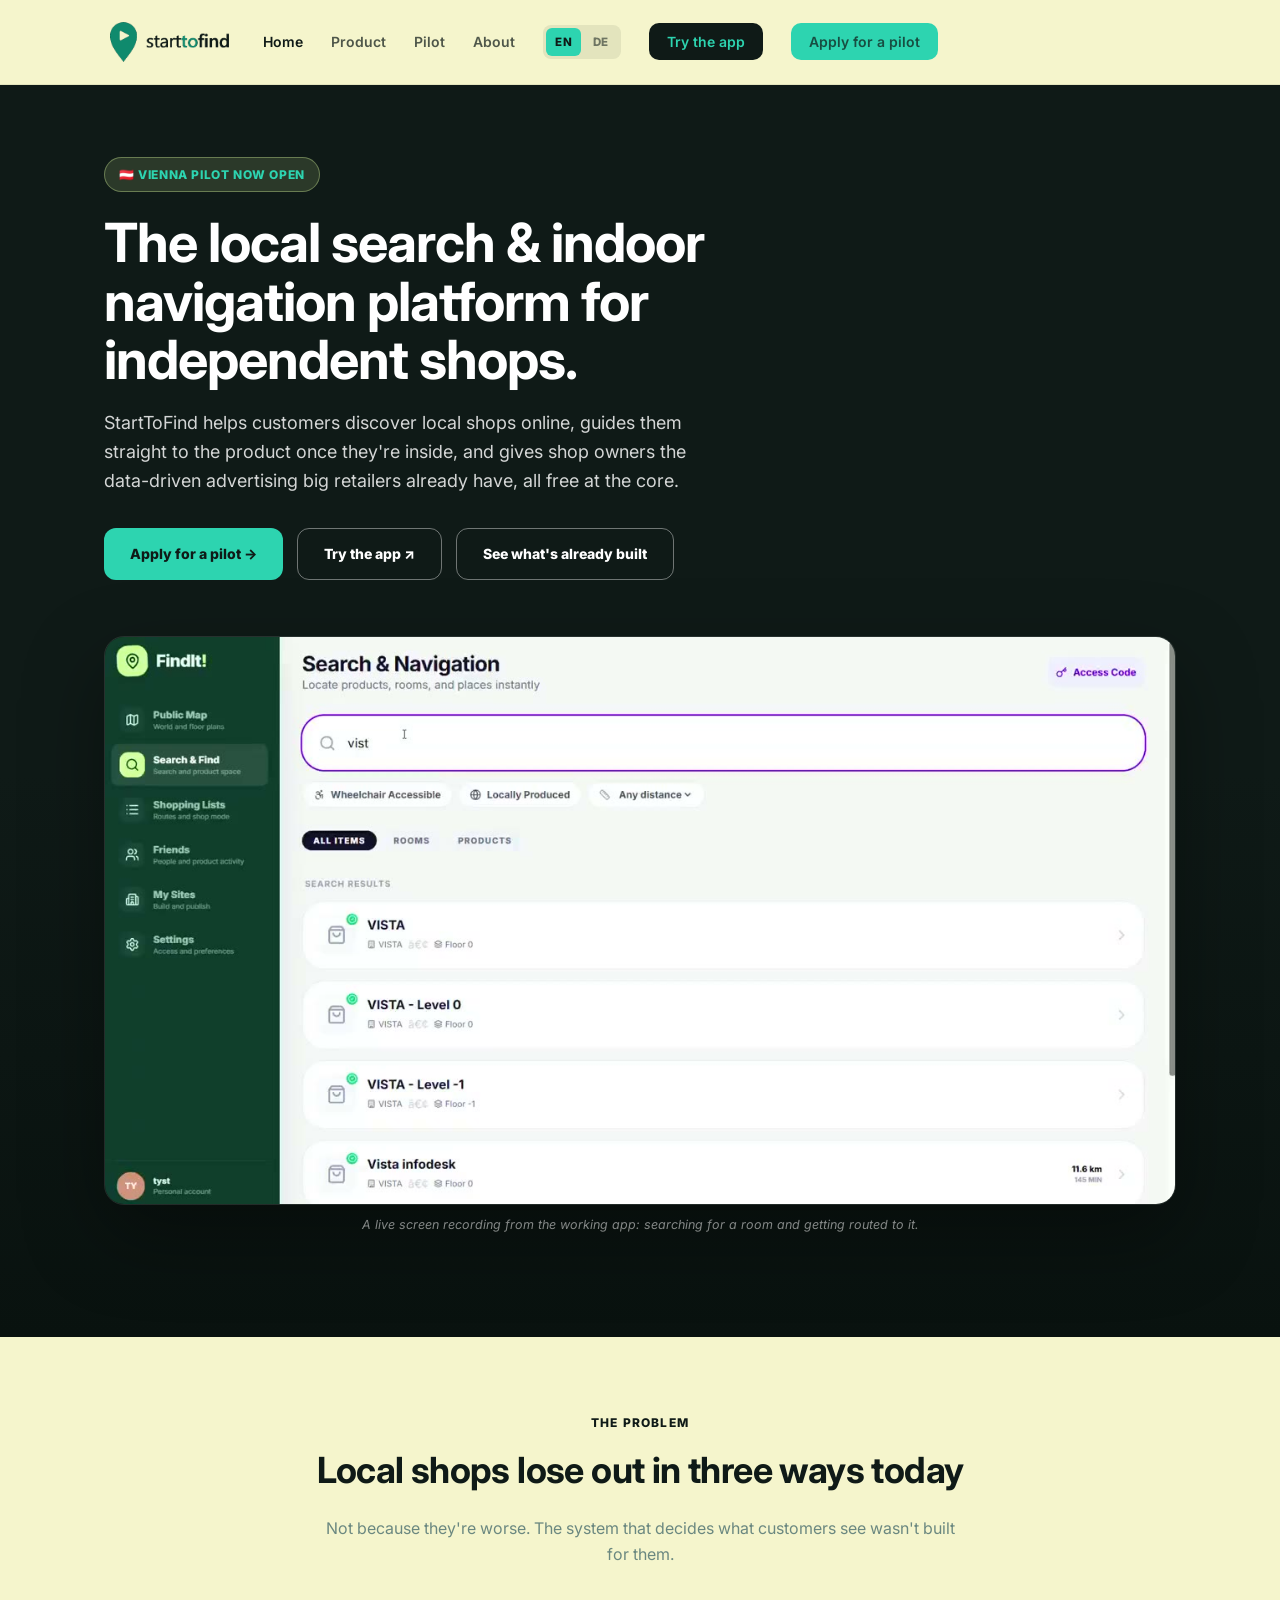
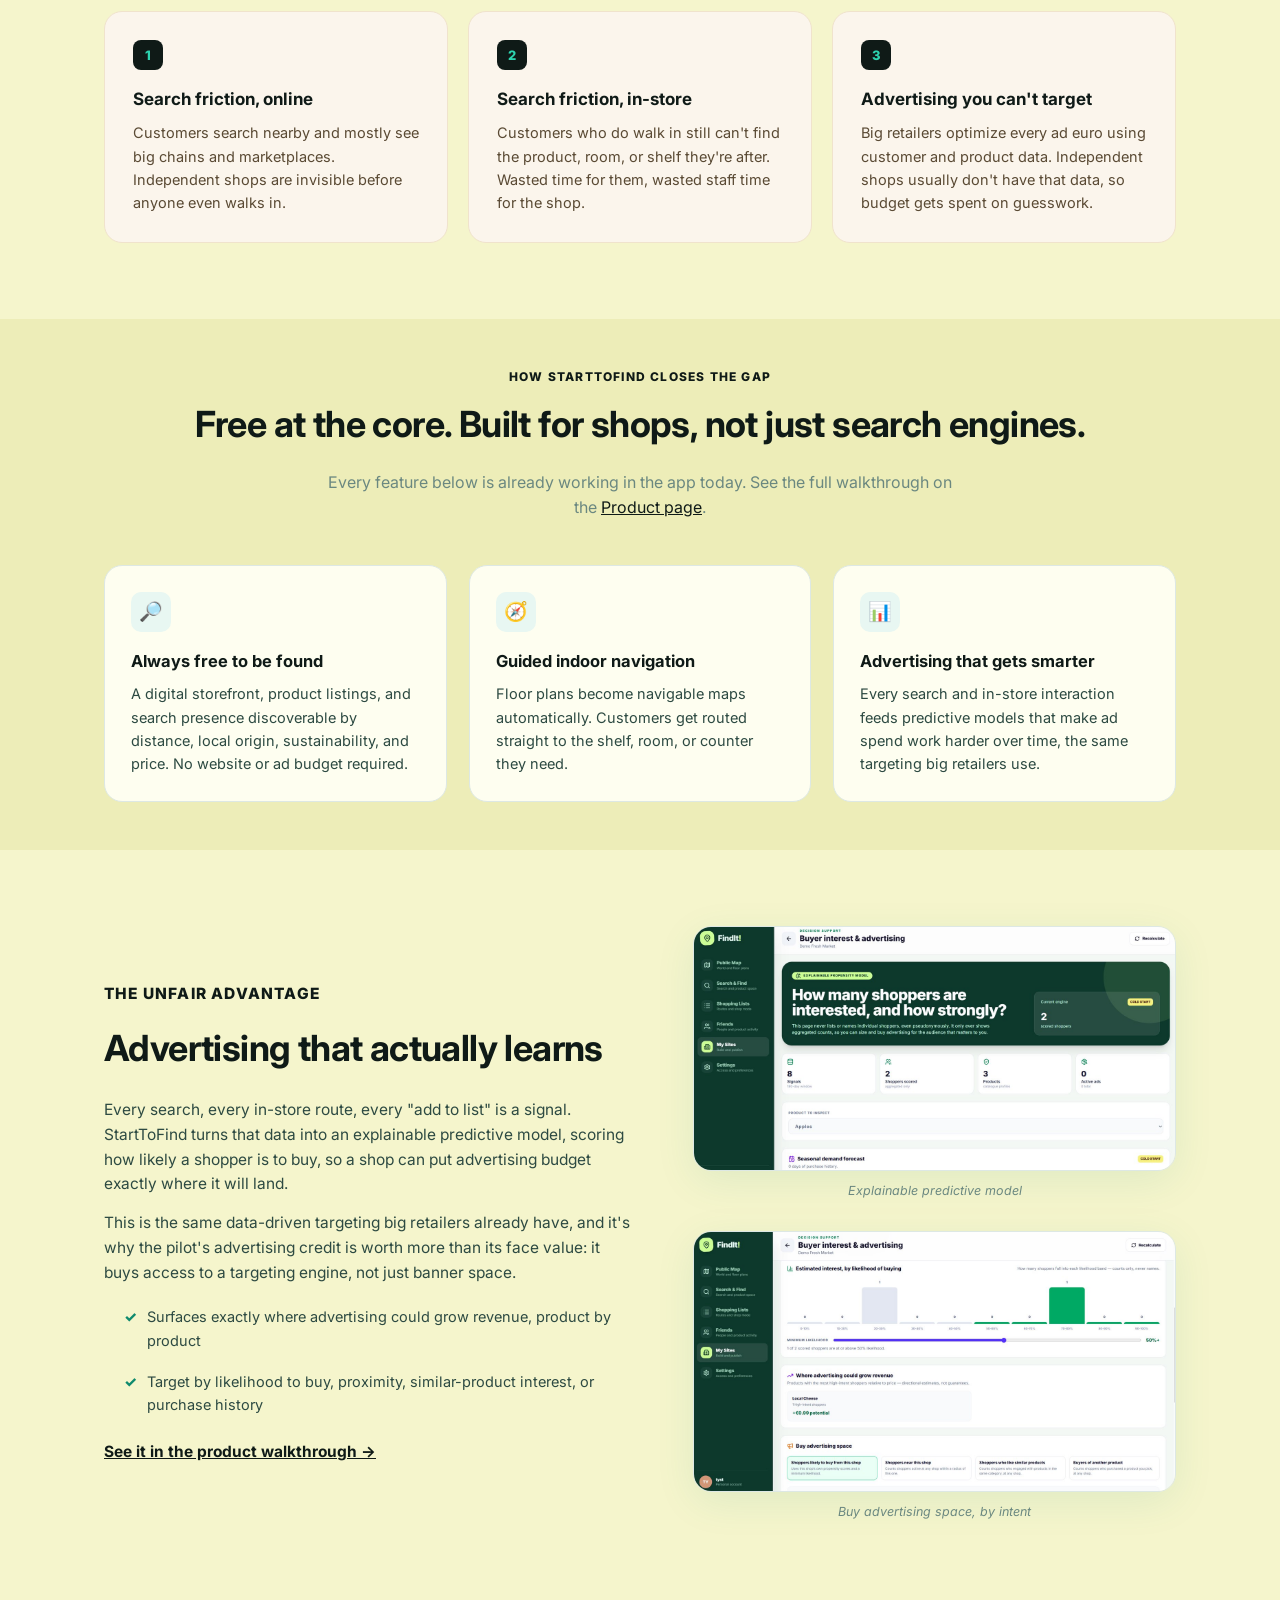
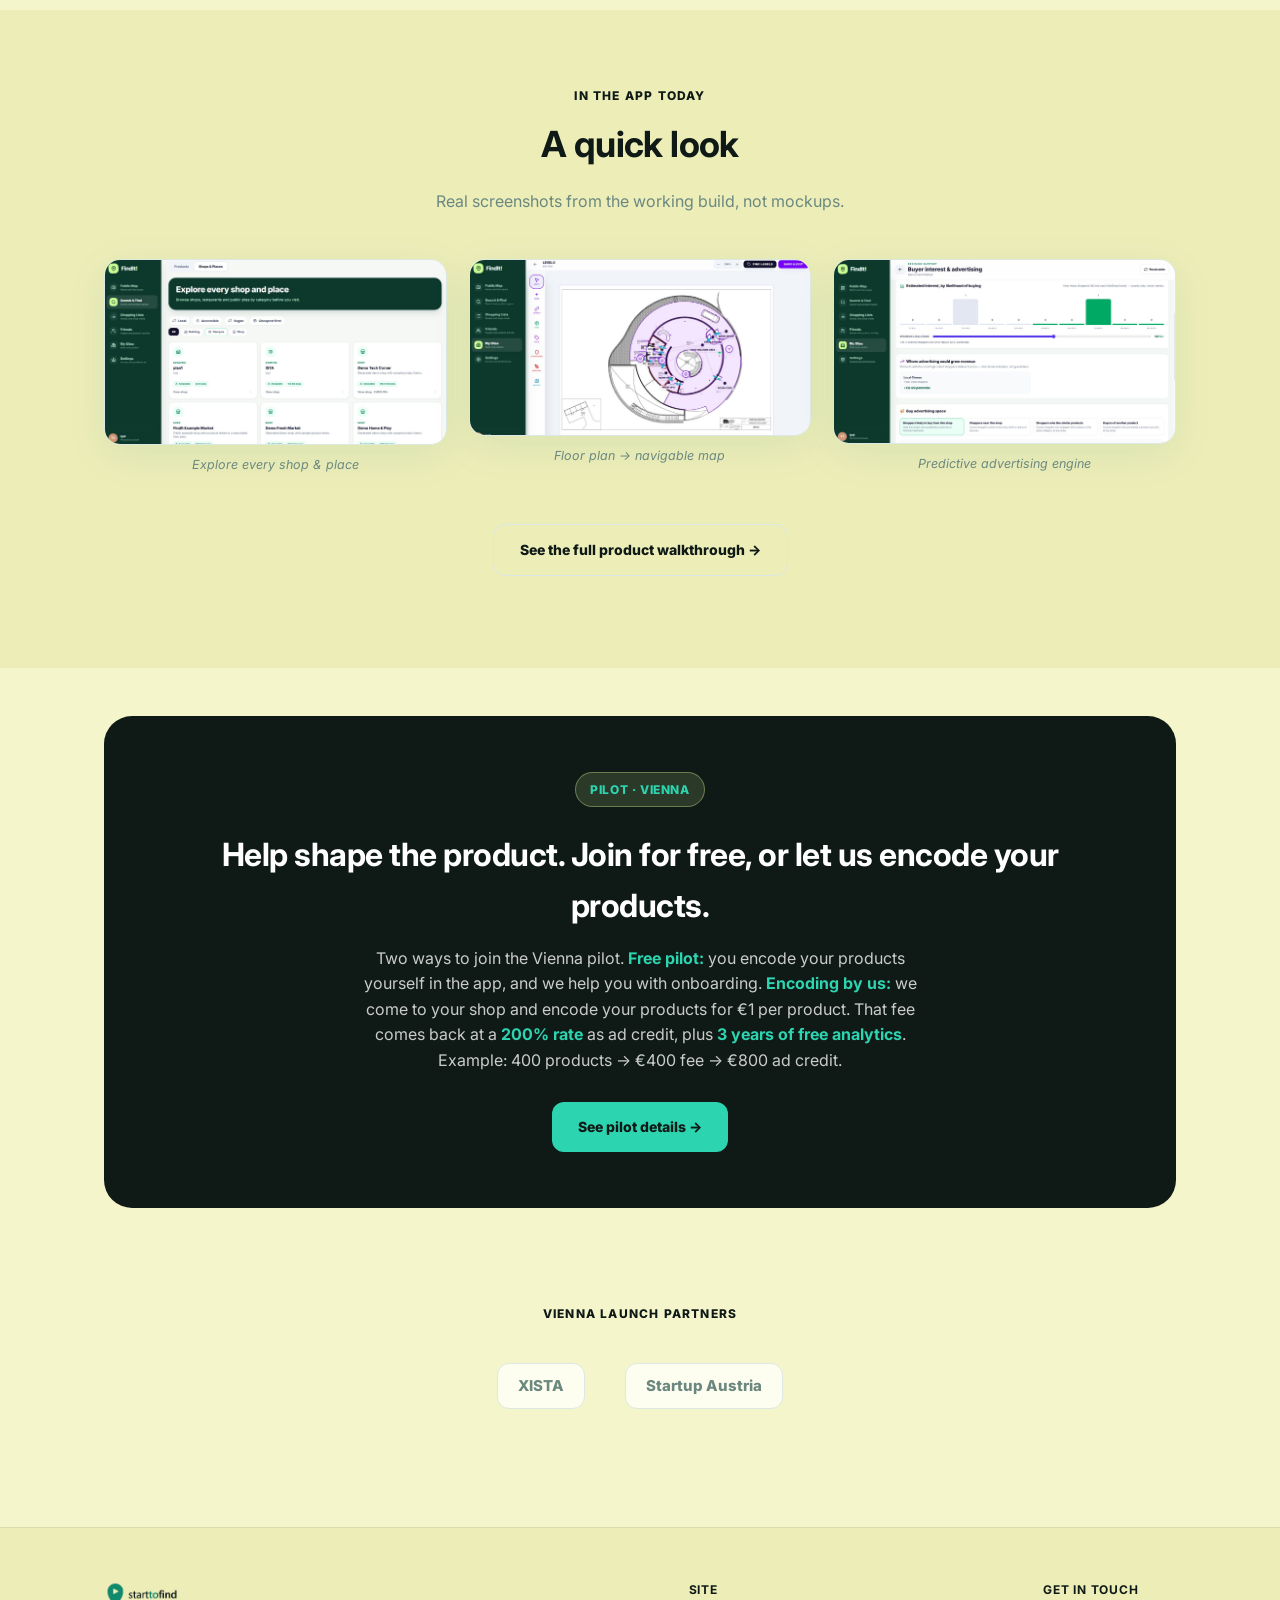
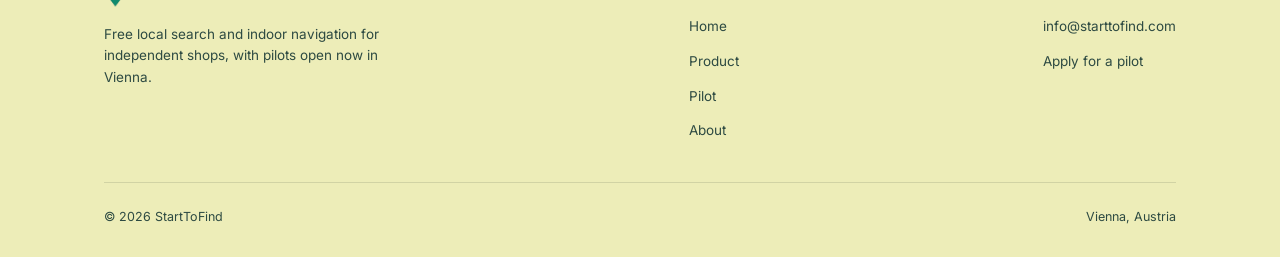
==== commit ec2354a9: "Remove Ukrainian from the website (app keeps it) - Delete index/about/product/pilot -uk pages - Drop" ====
--- a/index.html
+++ b/index.html
@@ -9,7 +9,6 @@
 <link rel="canonical" href="https://starttofind.com/">
 <link rel="alternate" hreflang="en" href="https://starttofind.com/">
 <link rel="alternate" hreflang="de-AT" href="https://starttofind.com/index-de.html">
-<link rel="alternate" hreflang="uk" href="https://starttofind.com/index-uk.html">
 <link rel="alternate" hreflang="x-default" href="https://starttofind.com/">
 <meta property="og:type" content="website">
 <meta property="og:site_name" content="StartToFind">
@@ -38,7 +37,7 @@
       <li><a href="product.html">Product</a></li>
       <li><a href="pilot.html">Pilot</a></li>
       <li><a href="about.html">About</a></li>
-      <li class="lang-switch"><a href="index.html" class="active">EN</a><a href="index-de.html">DE</a><a href="index-uk.html" title="Українська">УКР</a></li>
+      <li class="lang-switch"><a href="index.html" class="active">EN</a><a href="index-de.html">DE</a></li>
       <li><a href="https://app.starttofind.com" class="nav-cta nav-cta-app" rel="noopener">Try the app</a></li>
       <li><a href="pilot.html#apply" class="nav-cta">Apply for a pilot</a></li>
     </ul>
